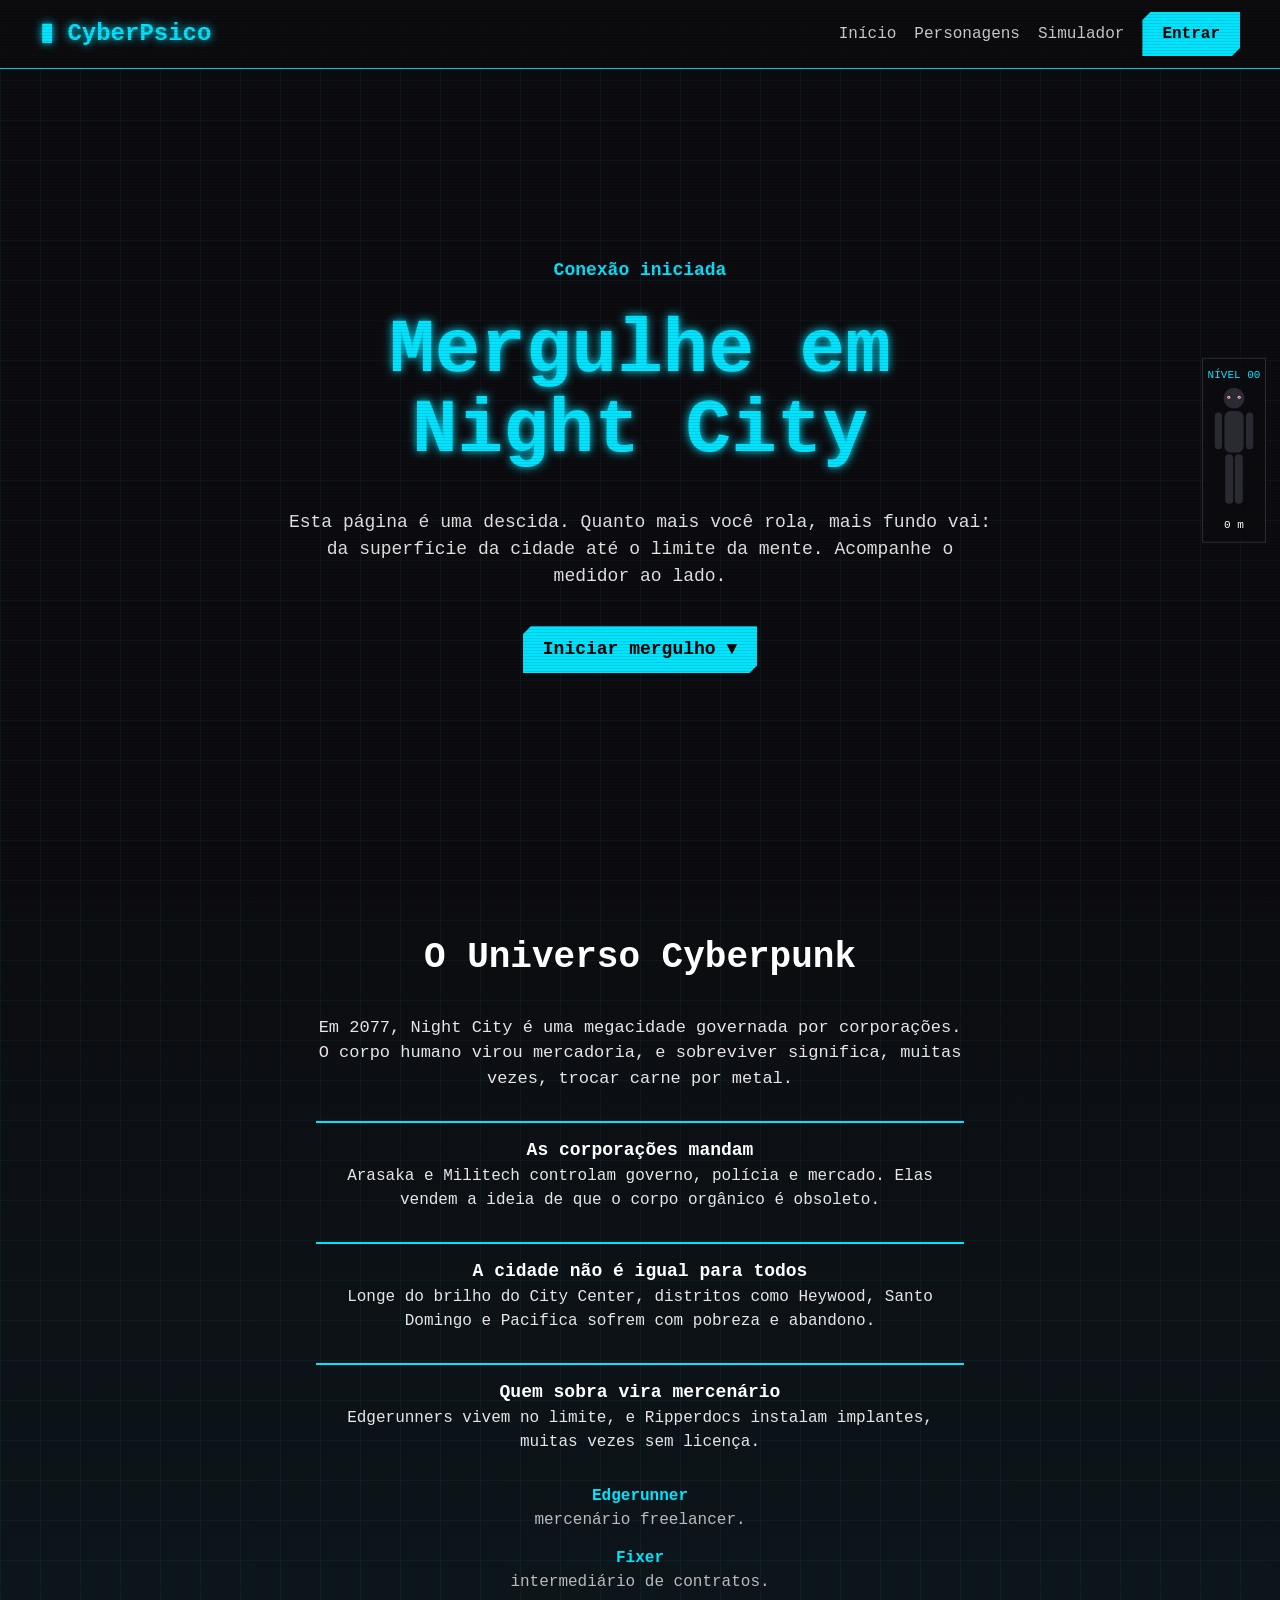
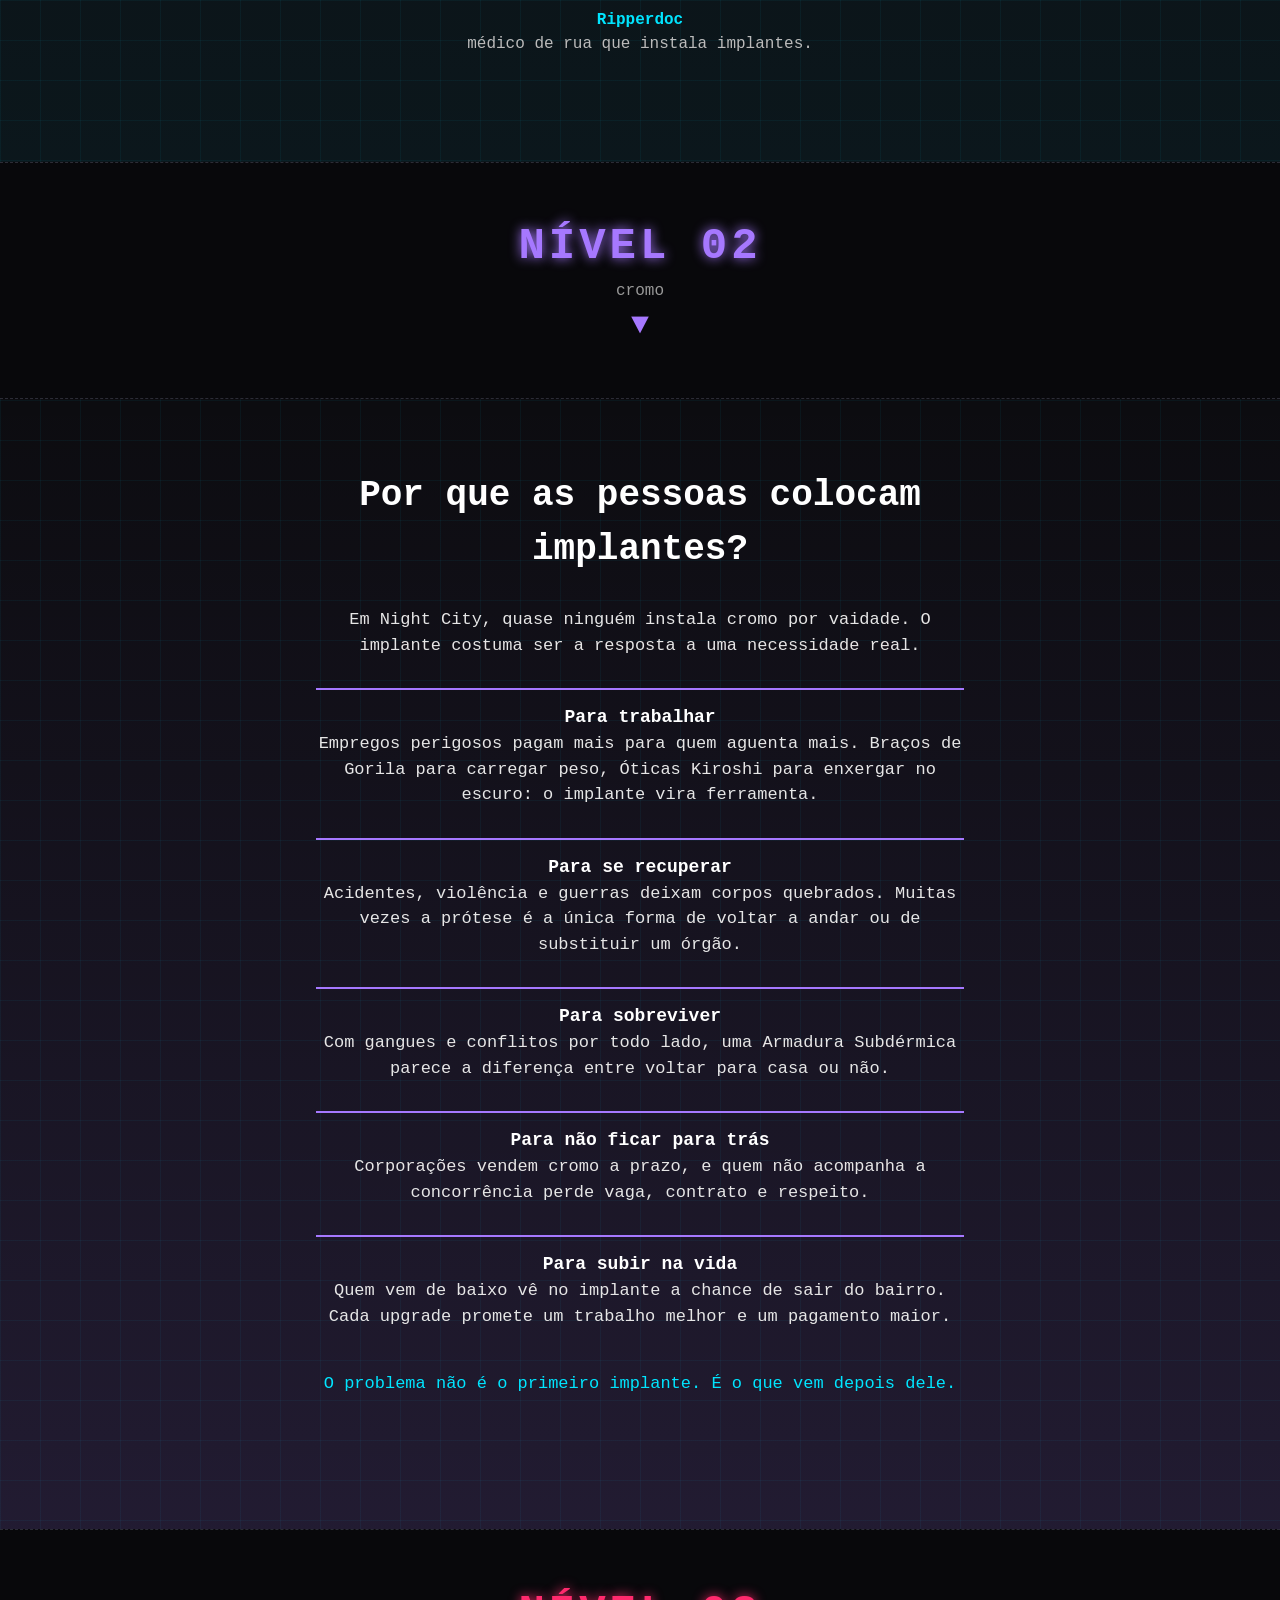
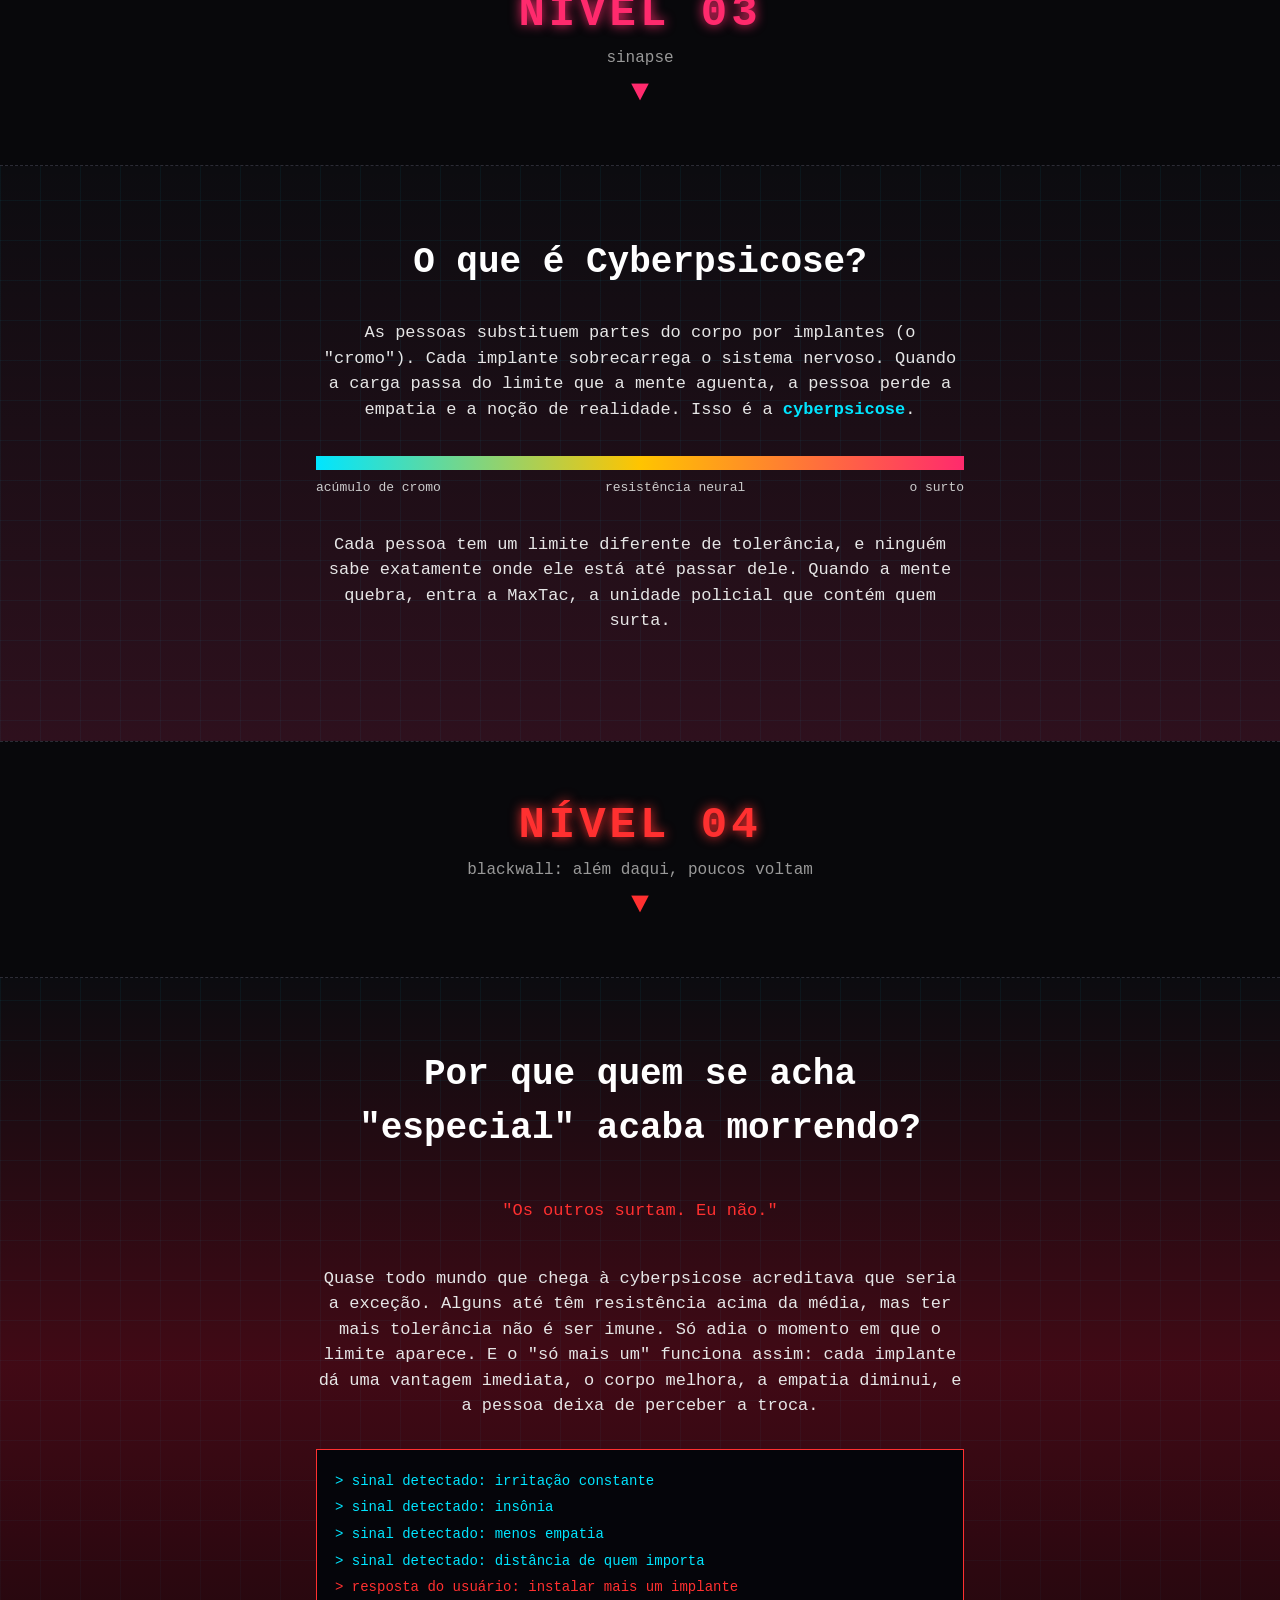
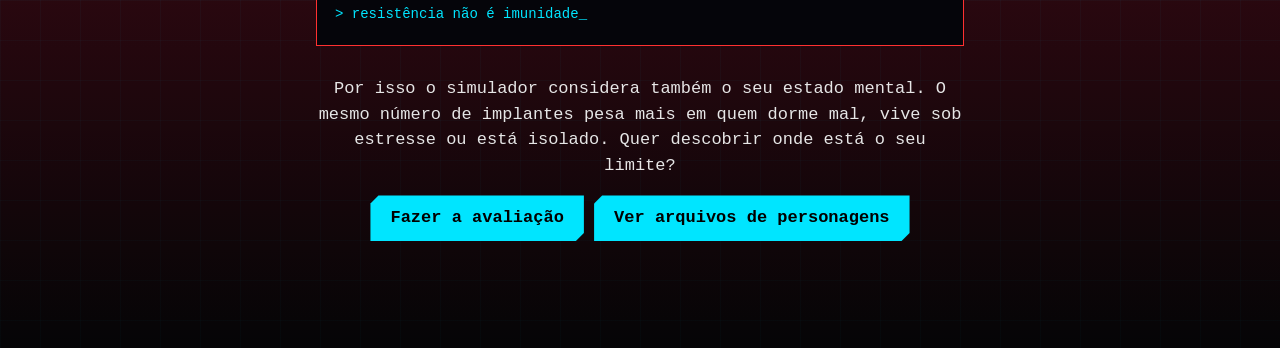
==== public/index.html @ 8f0651ca "Adicionando novo recurso visual de Profundidade no projeto." ====
<!DOCTYPE html>
<html lang="pt-br">

<head>
  <meta charset="UTF-8">
  <meta name="viewport" content="width=device-width, initial-scale=1">
  <title>Início - CyberPsico</title>
  <link rel="stylesheet" href="css/estilo.css">
  <link rel="stylesheet" href="css/home.css">
</head>

<body>
  <div class="topo">
    <h2>&#9646; CyberPsico</h2>
    <div class="menu"><a href="index.html">Início</a><a href="personagens.html">Personagens</a><a
        href="simulador.html">Simulador</a><a href="login.html" class="botao">Entrar</a></div>
  </div>

  <!-- medidor fixo na lateral -->
  <div id="medidor">
    <div id="nivelAtual">NÍVEL 00</div>
    <svg id="pessoa" viewBox="0 0 60 160" width="48" height="128" aria-hidden="true">
      <defs>
        <!-- o corpo é desenhado uma vez e reaproveitado (contorno + enchimento) -->
        <g id="forma">
          <circle cx="30" cy="18" r="13"/>
          <rect x="18" y="34" width="24" height="52" rx="8"/>
          <rect x="6" y="36" width="9" height="46" rx="4.5"/>
          <rect x="45" y="36" width="9" height="46" rx="4.5"/>
          <rect x="19" y="88" width="10" height="62" rx="5"/>
          <rect x="31" y="88" width="10" height="62" rx="5"/>
        </g>
        <!-- retângulo que sobe de baixo para cima e "enche" a pessoa -->
        <clipPath id="recorteNivel"><rect id="recorteRect" x="0" y="160" width="60" height="0"/></clipPath>
      </defs>
      <use href="#forma" fill="#2a2a33"/>
      <g clip-path="url(#recorteNivel)"><use id="pessoaCheia" href="#forma" fill="rgb(0,229,255)"/></g>
      <!-- olhos: crescem e saem do rosto conforme a profundidade -->
      <g class="pulso"><circle id="olhoE" cx="23.5" cy="17" r="1.8" fill="#fff" stroke="#ff2a6d" stroke-width="0.4"/><circle id="pupilaE" cx="23.5" cy="17" r="0.7" fill="#0c0c10"/></g>
      <g class="pulso"><circle id="olhoD" cx="36.5" cy="17" r="1.8" fill="#fff" stroke="#ff2a6d" stroke-width="0.4"/><circle id="pupilaD" cx="36.5" cy="17" r="0.7" fill="#0c0c10"/></g>
    </svg>
    <div id="profundidade">0 m</div>
  </div>

  <!-- ABERTURA -->
  <div class="hero" id="topo">
    <p class="destaque">Conexão iniciada</p>
    <h1 class="glitch">Mergulhe em Night City</h1>
    <p>Esta página é uma descida. Quanto mais você rola, mais fundo vai: da superfície da cidade até o limite da
      mente. Acompanhe o medidor ao lado.</p>
    <p><a href="#nivel1" class="botao">Iniciar mergulho &#9660;</a></p>
  </div>

  <!-- NÍVEL 01 -->
  <div class="nivel" id="nivel1">
    <div class="miolo">
      <h2>O Universo Cyberpunk</h2>
      <p>Em 2077, Night City é uma megacidade governada por corporações. O corpo humano virou mercadoria, e
        sobreviver significa, muitas vezes, trocar carne por metal.</p>
      <div class="fato"><b>As corporações mandam</b>Arasaka e Militech controlam governo, polícia e mercado. Elas
        vendem a ideia de que o corpo orgânico é obsoleto.</div>
      <div class="fato"><b>A cidade não é igual para todos</b>Longe do brilho do City Center, distritos como
        Heywood, Santo Domingo e Pacifica sofrem com pobreza e abandono.</div>
      <div class="fato"><b>Quem sobra vira mercenário</b>Edgerunners vivem no limite, e Ripperdocs instalam
        implantes, muitas vezes sem licença.</div>
      <dl class="glossario">
        <dt>Edgerunner</dt><dd>mercenário freelancer.</dd>
        <dt>Fixer</dt><dd>intermediário de contratos.</dd>
        <dt>Ripperdoc</dt><dd>médico de rua que instala implantes.</dd>
      </dl>
    </div>
  </div>

  <div class="mergulho m2"><strong>NÍVEL 02</strong><span>cromo</span><span class="seta">&#9660;</span></div>

  <!-- NÍVEL 02 -->
  <div class="nivel" id="nivel2">
    <div class="miolo">
      <h2>Por que as pessoas colocam implantes?</h2>
      <p>Em Night City, quase ninguém instala cromo por vaidade. O implante costuma ser a resposta a uma
        necessidade real.</p>
      <div class="razoes">
        <p><b>Para trabalhar</b>Empregos perigosos pagam mais para quem aguenta mais. Braços de Gorila para carregar
          peso, Óticas Kiroshi para enxergar no escuro: o implante vira ferramenta.</p>
        <p><b>Para se recuperar</b>Acidentes, violência e guerras deixam corpos quebrados. Muitas vezes a prótese é a
          única forma de voltar a andar ou de substituir um órgão.</p>
        <p><b>Para sobreviver</b>Com gangues e conflitos por todo lado, uma Armadura Subdérmica parece a diferença
          entre voltar para casa ou não.</p>
        <p><b>Para não ficar para trás</b>Corporações vendem cromo a prazo, e quem não acompanha a concorrência perde
          vaga, contrato e respeito.</p>
        <p><b>Para subir na vida</b>Quem vem de baixo vê no implante a chance de sair do bairro. Cada upgrade
          promete um trabalho melhor e um pagamento maior.</p>
      </div>
      <p class="frase-grande">O problema não é o primeiro implante. É o que vem depois dele.</p>
    </div>
  </div>

  <div class="mergulho m3"><strong>NÍVEL 03</strong><span>sinapse</span><span class="seta">&#9660;</span></div>

  <!-- NÍVEL 03 -->
  <div class="nivel" id="nivel3">
    <div class="miolo">
      <h2>O que é Cyberpsicose?</h2>
      <p>As pessoas substituem partes do corpo por implantes (o "cromo"). Cada implante sobrecarrega o sistema
        nervoso. Quando a carga passa do limite que a mente aguenta, a pessoa perde a empatia e a noção de
        realidade. Isso é a <span class="destaque">cyberpsicose</span>.</p>
      <div class="escala">
        <div class="faixa"></div>
        <div class="rotulos"><span>acúmulo de cromo</span><span>resistência neural</span><span>o surto</span></div>
      </div>
      <p>Cada pessoa tem um limite diferente de tolerância, e ninguém sabe exatamente onde ele está até
        passar dele. Quando a mente quebra, entra a MaxTac, a unidade policial que contém quem surta.</p>
    </div>
  </div>

  <div class="mergulho m4"><strong>NÍVEL 04</strong><span>blackwall: além daqui, poucos voltam</span><span
      class="seta">&#9660;</span></div>

  <!-- NÍVEL 04 -->
  <div class="nivel" id="nivel4">
    <div class="miolo">
      <h2>Por que quem se acha "especial" acaba morrendo?</h2>
      <p class="frase-grande">"Os outros surtam. Eu não."</p>
      <p>Quase todo mundo que chega à cyberpsicose acreditava que seria a exceção. Alguns até têm resistência acima
        da média, mas ter mais tolerância não é ser imune. Só adia o momento em que o limite aparece. E o "só mais
        um" funciona assim: cada implante dá uma vantagem imediata, o corpo melhora, a empatia diminui, e a
        pessoa deixa de perceber a troca.</p>
      <div class="terminal">
        &gt; sinal detectado: irritação constante<br>
        &gt; sinal detectado: insônia<br>
        &gt; sinal detectado: menos empatia<br>
        &gt; sinal detectado: distância de quem importa<br>
        <span class="erro">&gt; resposta do usuário: instalar mais um implante</span><br>
        &gt; resistência não é imunidade<span class="cursor">_</span>
      </div>
      <p>Por isso o simulador considera também o seu estado mental. O mesmo número de implantes pesa mais em quem
        dorme mal, vive sob estresse ou está isolado. Quer descobrir onde está o seu limite?</p>
      <p><a href="cadastro.html" class="botao">Fazer a avaliação</a> <a href="personagens.html" class="botao">Ver
          arquivos de personagens</a></p>
      <p class="pequeno"></p>
    </div>
  </div>

  <script src="js/home.js"></script>
</body>

</html>
---- public/css/estilo.css ----
/* ===== TEMA CYBERPUNK ===== */
:root {
  --ciano: #00e5ff;
  --rosa: #ff2a6d;
  --amarelo: #ffc400;
  --fundo: #0c0c10;
  --caixa: #17171d;
  --borda: #2c2c36;
}

* {
  box-sizing: border-box;
}

body {
  margin: 0;
  background-color: var(--fundo);
  color: #e6e6e6;
  font-family: "Courier New", monospace;
  line-height: 1.5;
  background-image: linear-gradient(rgba(0, 229, 255, .05) 1px, transparent 1px), linear-gradient(90deg, rgba(0, 229, 255, .05) 1px, transparent 1px);
  background-size: 40px 40px;
}

/* linhas de monitor antigo por cima de tudo */
body::after {
  content: "";
  position: fixed;
  top: 0;
  left: 0;
  width: 100%;
  height: 100%;
  pointer-events: none;
  background: repeating-linear-gradient(transparent 0, transparent 2px, rgba(0, 0, 0, .25) 3px);
}

.topo {
  display: flex;
  justify-content: space-between;
  align-items: center;
  flex-wrap: wrap;
  padding: 12px 40px;
  border-bottom: 1px solid var(--ciano);
  background: #0c0c10ee;
}

.topo h2 {
  color: var(--ciano);
  margin: 0;
  text-shadow: 0 0 8px var(--ciano);
}

.menu a {
  color: #ccc;
  text-decoration: none;
  margin-left: 18px;
}

.menu a:hover {
  color: var(--ciano);
}

.botao {
  background: var(--ciano);
  color: #000 !important;
  padding: 10px 20px;
  font-weight: bold;
  border: none;
  cursor: pointer;
  font-family: inherit;
  text-decoration: none;
  display: inline-block;
  clip-path: polygon(8px 0, 100% 0, 100% calc(100% - 8px), calc(100% - 8px) 100%, 0 100%, 0 8px);
}

.botao:hover {
  background: var(--rosa);
}

.conteudo {
  max-width: 960px;
  margin: 0 auto;
  padding: 40px 20px;
}

h1 {
  color: var(--ciano);
  font-size: 34px;
  text-shadow: 0 0 10px var(--ciano);
}

h2.secao {
  border-left: 5px solid var(--ciano);
  padding-left: 12px;
  color: var(--ciano);
}

/* título que "bugs" de vez em quando */
.glitch {
  animation: glitch 3s infinite;
}

@keyframes glitch {

  0%,
  92%,
  100% {
    text-shadow: 0 0 10px var(--ciano);
  }

  94% {
    text-shadow: -3px 0 var(--rosa), 3px 0 var(--ciano);
  }

  96% {
    text-shadow: 3px 0 var(--rosa), -3px 0 var(--ciano);
  }
}

.grade {
  display: grid;
  grid-template-columns: repeat(auto-fit, minmax(250px, 1fr));
  gap: 16px;
}

.caixa {
  background: var(--caixa);
  border: 1px solid var(--borda);
  border-top: 2px solid var(--ciano);
  padding: 16px;
  margin-bottom: 16px;
}

.caixa h3 {
  margin: 0 0 8px 0;
  color: #fff;
}

.caixa:hover {
  box-shadow: 0 0 14px rgba(0, 229, 255, .35);
}

.destaque {
  color: var(--ciano);
  font-weight: bold;
}

.aviso {
  border-left: 4px solid var(--amarelo);
  background: #1d1a10;
  padding: 12px;
  color: #ddd;
}

/* formulário */
.formulario {
  max-width: 380px;
  margin: 50px auto;
  background: var(--caixa);
  border: 1px solid var(--borda);
  border-top: 3px solid var(--ciano);
  padding: 30px;
  box-shadow: 0 0 20px rgba(0, 229, 255, .2);
}

.abas {
  display: flex;
  gap: 8px;
  margin-bottom: 15px;
}

.abas a {
  flex: 1;
  text-align: center;
  padding: 8px;
  border: 1px solid var(--borda);
  color: var(--ciano);
  text-decoration: none;
}

.abas a.ativa {
  background: var(--ciano);
  color: #000;
  font-weight: bold;
}

input[type=text],
input[type=password] {
  width: 100%;
  padding: 10px;
  margin: 5px 0 15px 0;
  background: #0c0c10;
  color: #fff;
  border: 1px solid var(--borda);
  font-family: inherit;
}

input:focus {
  outline: none;
  border-color: var(--ciano);
  box-shadow: 0 0 8px var(--ciano);
}

.mensagem {
  color: var(--rosa);
  min-height: 20px;
}

.pequeno {
  font-size: 12px;
  color: #999;
}

/* personagens */
.ficha {
  display: flex;
  gap: 16px;
  flex-wrap: wrap;
}

.foto {
  width: 150px;
  height: 190px;
  background: linear-gradient(135deg, #222, #0a3a44);
  border: 1px solid var(--ciano);
  display: flex;
  align-items: center;
  justify-content: center;
  font-size: 40px;
  color: var(--ciano);
  position: relative;
  overflow: hidden;
}

.foto img {
  position: absolute;
  top: 0;
  left: 0;
  width: 100%;
  height: 100%;
  object-fit: cover;
}

.ficha .dados {
  flex: 1;
  min-width: 220px;
}

.frase {
  color: var(--amarelo);
  font-style: italic;
}

.carimbo {
  color: var(--rosa);
  border: 2px solid var(--rosa);
  padding: 2px 8px;
  display: inline-block;
  font-weight: bold;
  transform: rotate(-3deg);
}

/* simulador */
.implante {
  cursor: pointer;
  display: block;
}

.implante input {
  margin-right: 8px;
}

.implante.marcado {
  border-color: var(--ciano);
  background: #0b2a30;
}

.carga {
  color: var(--amarelo);
  font-size: 13px;
}

.opcao {
  display: inline-block;
  border: 1px solid var(--borda);
  padding: 6px 12px;
  margin: 4px 6px 4px 0;
  cursor: pointer;
}

.opcao.marcado {
  border-color: var(--ciano);
  background: #0b2a30;
  color: var(--ciano);
}

.opcao input {
  display: none;
}

.dica {
  font-size: 13px;
  color: #aaa;
  margin: 4px 0 20px 0;
}

.escondido {
  display: none;
}

/* dashboard */
.kpi {
  text-align: center;
}

.kpi .numero {
  font-size: 42px;
  font-weight: bold;
  color: var(--ciano);
  text-shadow: 0 0 10px var(--ciano);
}

.barra {
  background: #0c0c10;
  border: 1px solid var(--borda);
  height: 16px;
  margin: 4px 0 12px 0;
}

.barra div {
  height: 100%;
  background: linear-gradient(90deg, var(--ciano), var(--rosa));
}

canvas {
  max-width: 100%;
  background: #0c0c10;
  border: 1px solid var(--borda);
}

@media (max-width:600px) {
  .topo {
    padding: 10px 15px;
  }

  h1 {
    font-size: 26px;
  }
}
---- public/css/home.css ----
/* ===== HOME: DESCIDA ===== */
:root { --lilas:#a678ff; }
html { scroll-behavior:smooth; }

/* medidor de profundidade, sempre visível na lateral */
#medidor { position:fixed; right:14px; top:50%; transform:translateY(-50%); width:64px; text-align:center; font-size:11px; color:var(--ciano); z-index:5; background:#0c0c10cc; padding:8px 0; border:1px solid var(--borda); }
#medidor .trilho { position:relative; width:6px; height:180px; margin:8px auto; background:#222; }
#preenchimento { position:absolute; top:0; left:0; width:100%; height:0%; background:linear-gradient(var(--ciano), var(--rosa)); }
#profundidade { color:#fff; }

/* abertura */
.hero { min-height:88vh; display:flex; flex-direction:column; justify-content:center; align-items:center; text-align:center; max-width:760px; margin:0 auto; padding:0 24px; }
.hero h1 { font-size:clamp(40px, 9vw, 76px); line-height:1.05; margin:10px 0 20px 0; }
.hero p { font-size:18px; }

/* cada nível: fundo mais intenso que o anterior */
.nivel { padding:70px 24px 90px 24px; }
.miolo { max-width:760px; margin:0 auto; padding:0 56px; text-align:center; }
.miolo h2 { font-size:clamp(26px, 5vw, 36px); color:#fff; margin-top:0; }
.miolo p { font-size:17px; }
#nivel1 { background:linear-gradient(rgba(0,229,255,0), rgba(0,229,255,.05)); }
#nivel2 { background:linear-gradient(rgba(166,120,255,0), rgba(166,120,255,.14)); }
#nivel3 { background:linear-gradient(rgba(255,42,109,0), rgba(255,42,109,.14)); }
#nivel4 { background:linear-gradient(rgba(255,0,40,0), rgba(255,0,40,.22) 40%, rgba(0,0,0,.6)); }

/* faixa que separa os níveis */
.mergulho { text-align:center; padding:50px 20px; border-top:1px dashed var(--borda); border-bottom:1px dashed var(--borda); background:#08080b; }
.mergulho strong { display:block; font-size:clamp(24px, 6vw, 44px); letter-spacing:4px; color:var(--ciano); text-shadow:0 0 12px currentColor; }
.mergulho span { color:#999; }
.mergulho .seta { display:block; font-size:30px; color:var(--ciano); animation:descer 1.4s infinite; }
.m2 strong, .m2 .seta { color:var(--lilas); }
.m3 strong, .m3 .seta { color:var(--rosa); }
.m4 strong, .m4 .seta { color:#ff3030; }
@keyframes descer { 0%,100% { transform:translateY(-6px); opacity:.3; } 50% { transform:translateY(6px); opacity:1; } }

/* texto corrido com destaques, sem caixas */
.fato { border-top:2px solid var(--ciano); padding-top:14px; margin:30px 0; }
.fato b { display:block; color:#fff; font-size:18px; }
.razoes p { border-top:2px solid var(--lilas); padding-top:14px; margin:30px 0; }
.razoes b { display:block; color:#fff; font-size:18px; }
.glossario dt { color:var(--ciano); font-weight:bold; margin-top:14px; }
.glossario dd { margin:0; color:#bbb; }
.frase-grande { font-size:clamp(22px, 5vw, 32px); color:var(--ciano); margin:44px 0; line-height:1.3; }
#nivel4 .frase-grande { color:#ff3030; }

/* escala de carga (nível 3) */
.escala { margin:34px 0; }
.escala .faixa { height:14px; background:linear-gradient(90deg, var(--ciano), var(--amarelo), var(--rosa)); }
.escala .rotulos { display:flex; justify-content:space-between; font-size:13px; margin-top:8px; color:#ccc; }

/* terminal (nível 4) */
.terminal { text-align:left; background:#05050a; border:1px solid #ff3030; padding:18px; font-size:14px; line-height:1.9; color:var(--ciano); margin:30px 0; }
.terminal .erro { color:#ff3030; }
.cursor { animation:piscar 1s steps(1) infinite; }
@keyframes piscar { 50% { opacity:0; } }

@media (max-width:700px) { #medidor { width:52px; right:6px; } .miolo { padding:0 46px; } }
@media (prefers-reduced-motion: reduce) { html { scroll-behavior:auto; } .seta, .cursor, .glitch { animation:none; } }
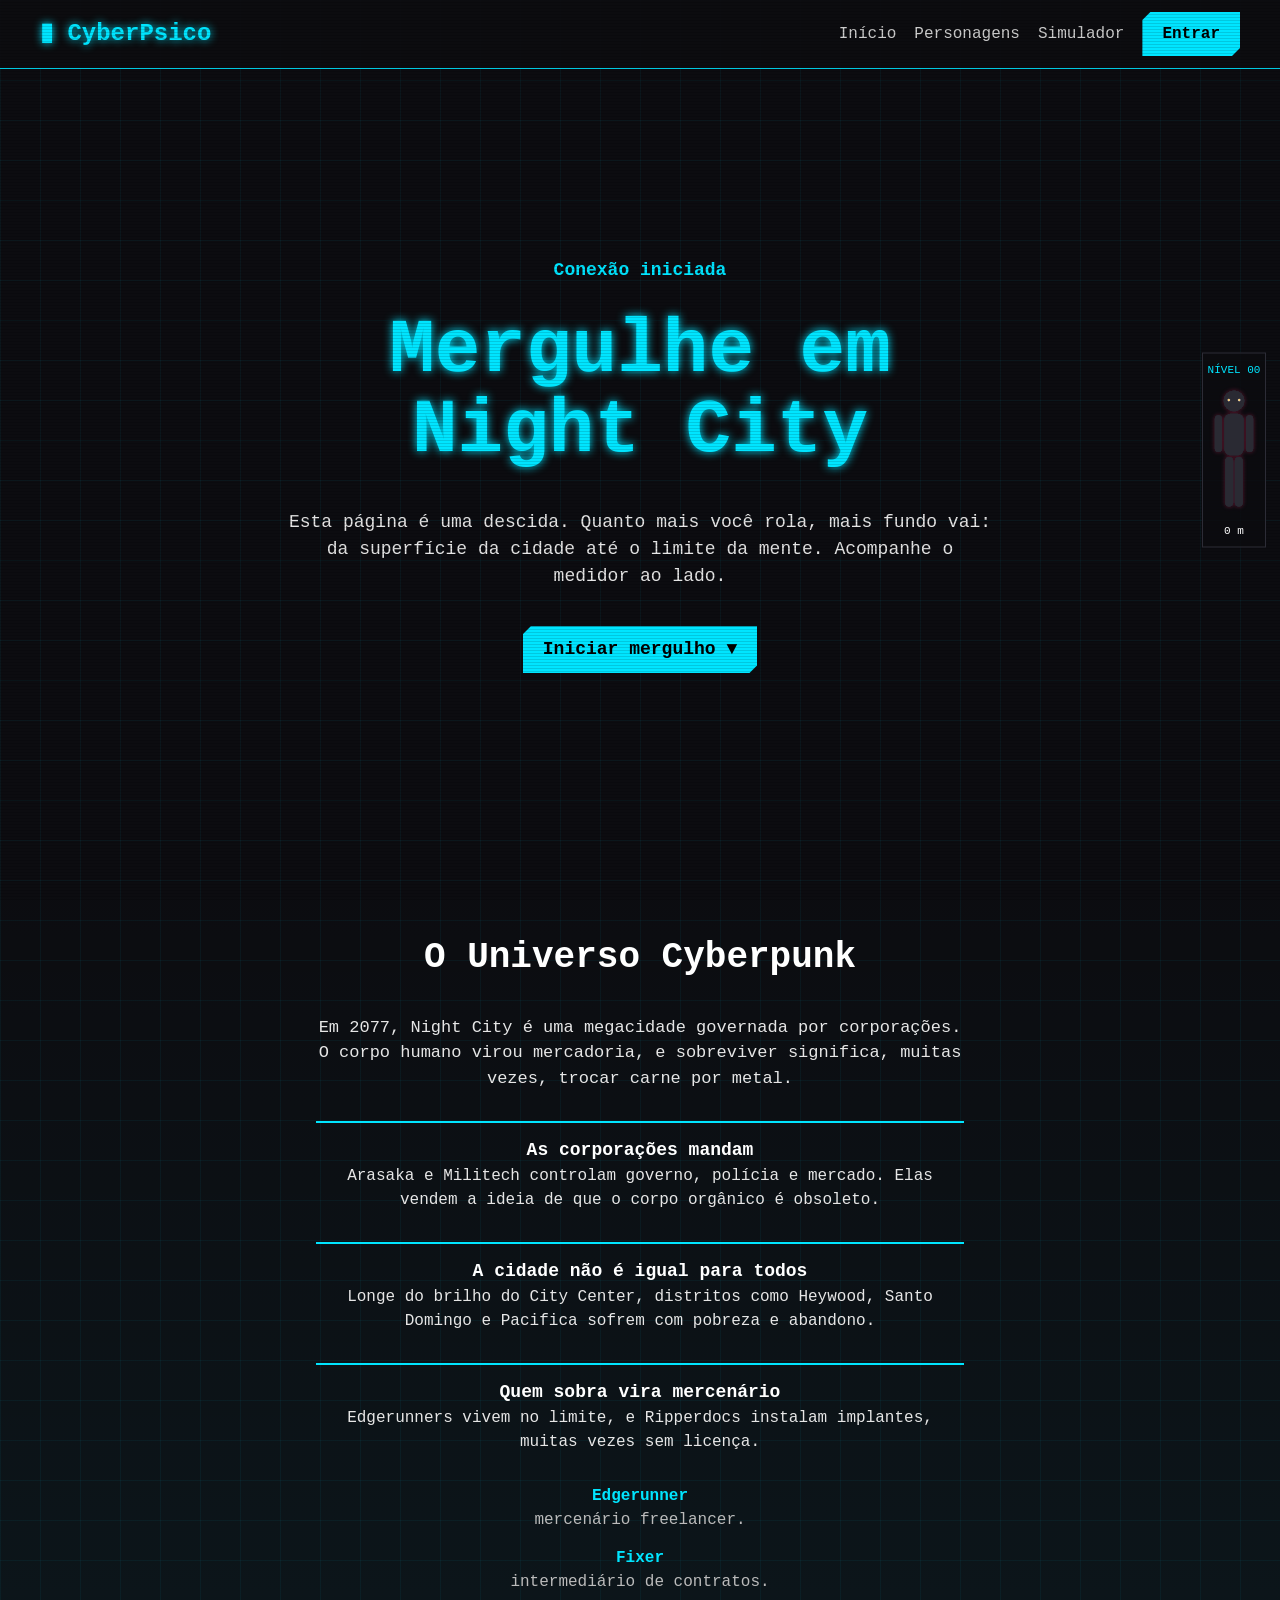
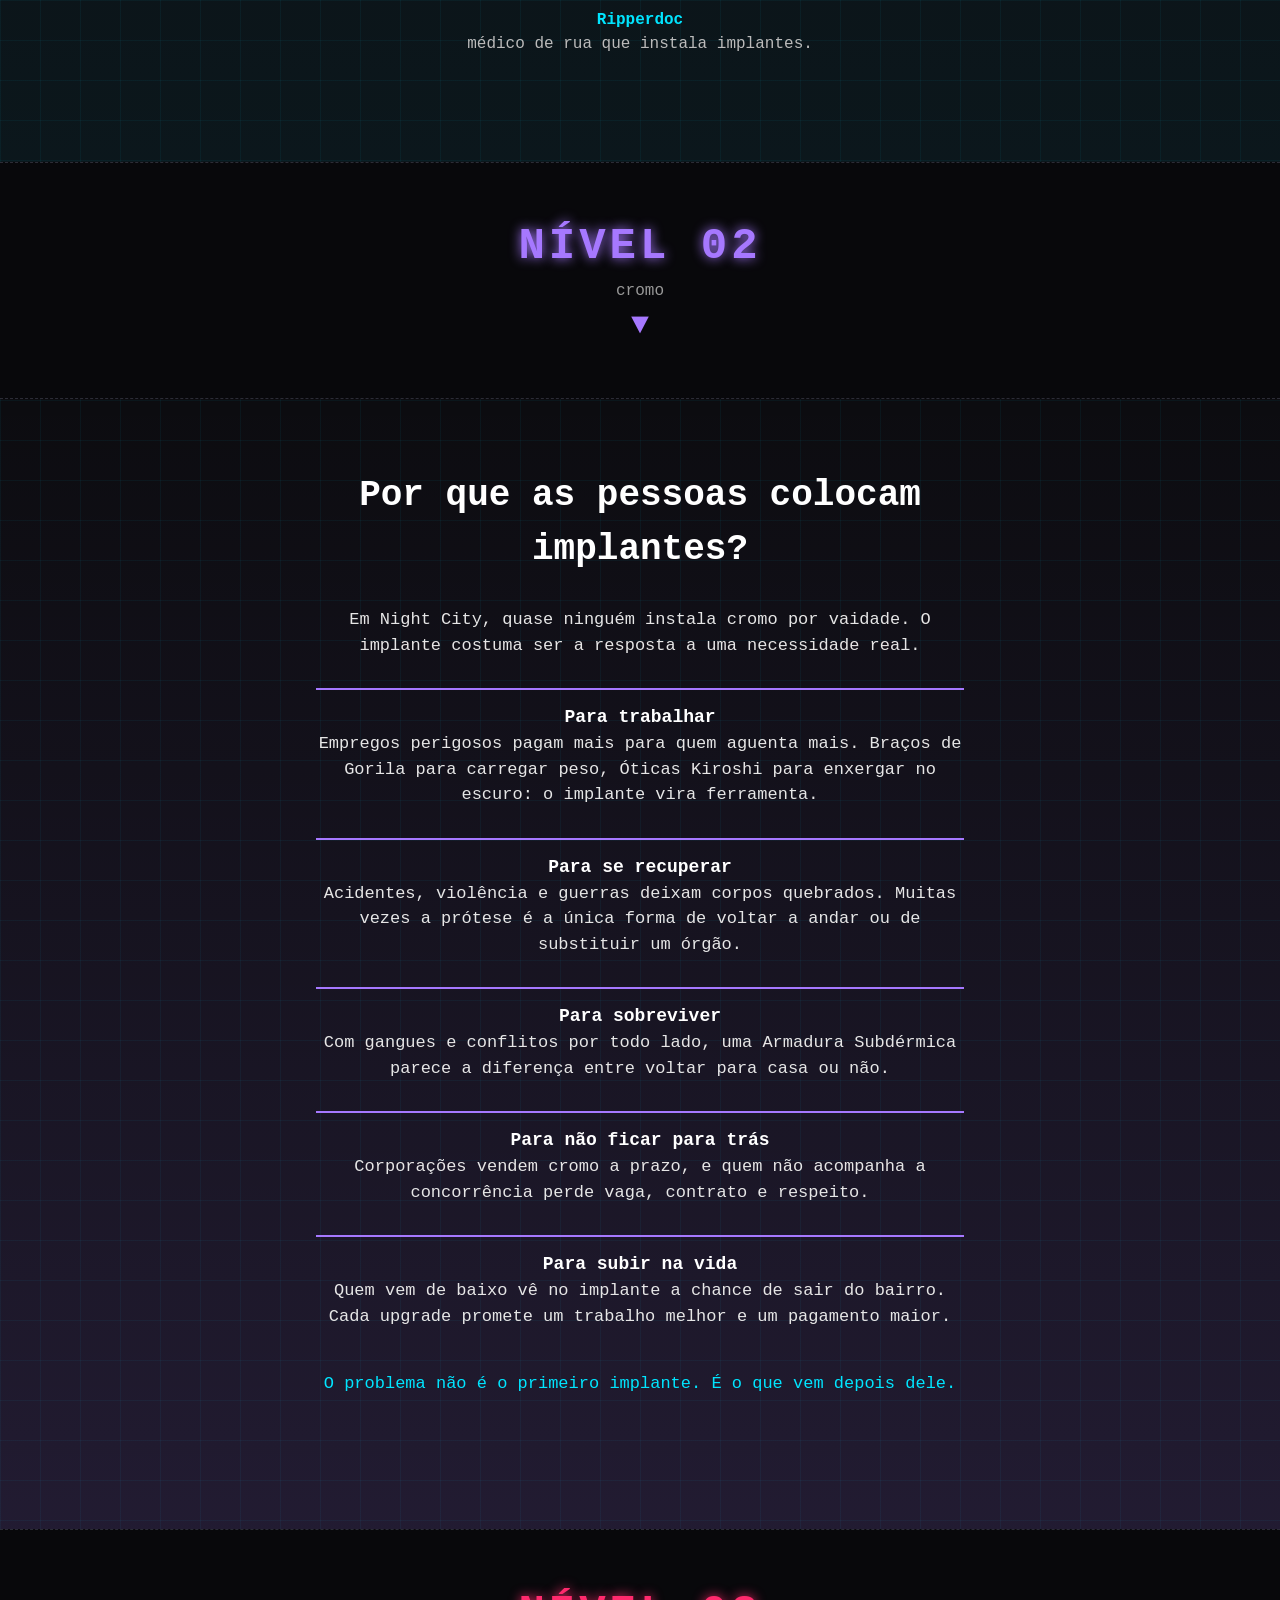
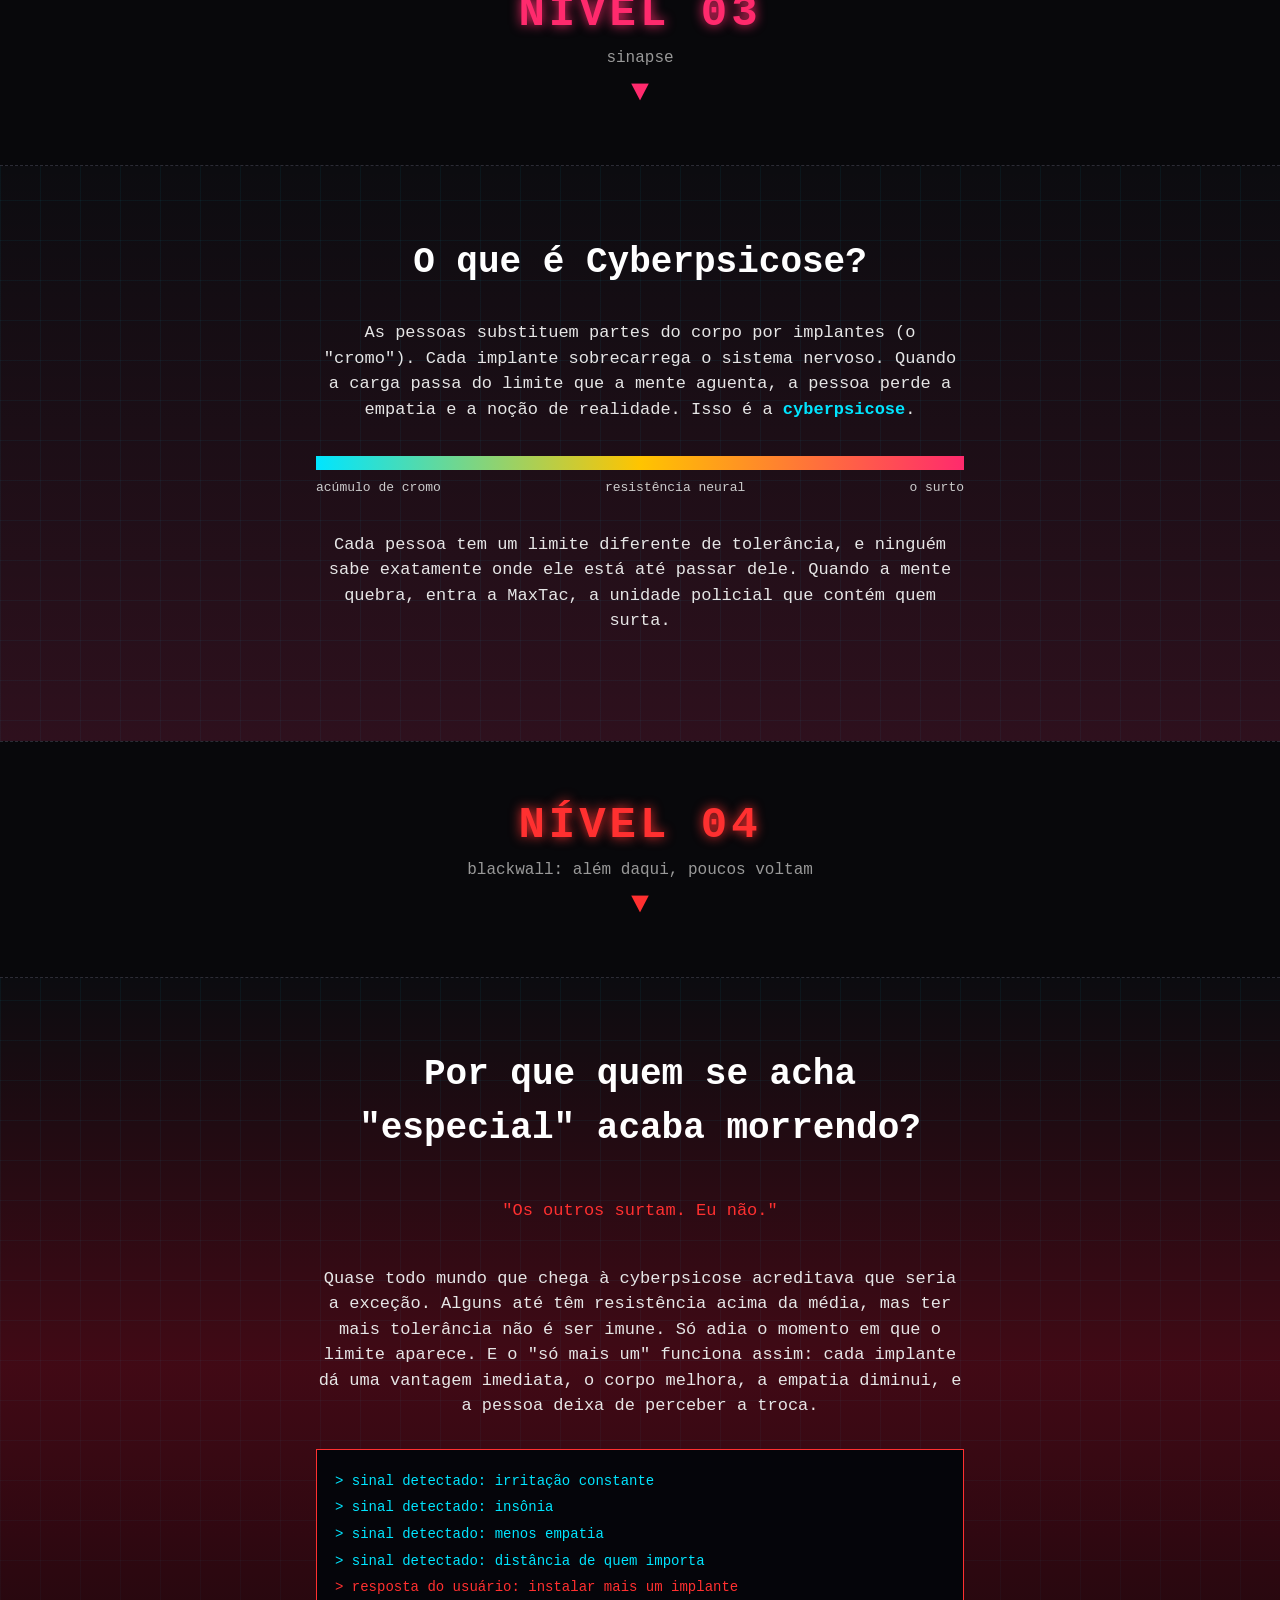
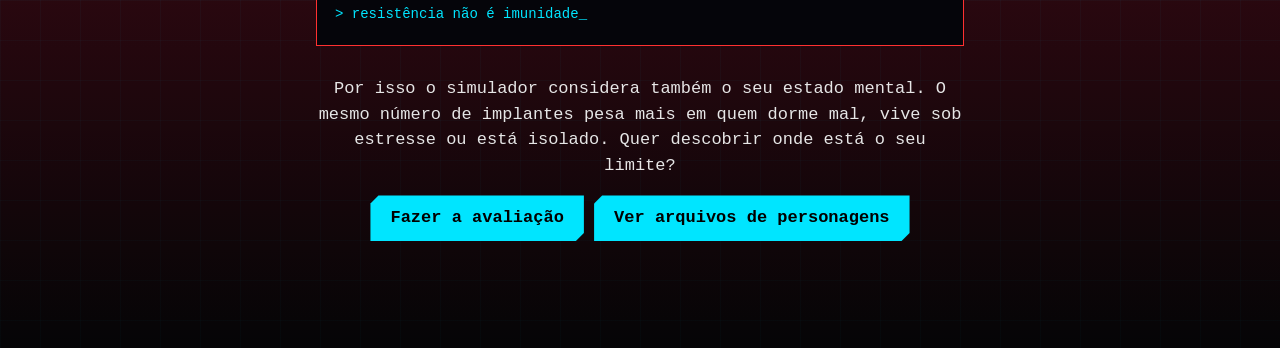
==== commit 0e5caec6: "Correção no INDEX do medidor de profundidade, acertando animação do bonequinho" ====
--- a/public/index.html
+++ b/public/index.html
@@ -33,11 +33,28 @@
         <!-- retângulo que sobe de baixo para cima e "enche" a pessoa -->
         <clipPath id="recorteNivel"><rect id="recorteRect" x="0" y="160" width="60" height="0"/></clipPath>
       </defs>
-      <use href="#forma" fill="#2a2a33"/>
-      <g clip-path="url(#recorteNivel)"><use id="pessoaCheia" href="#forma" fill="rgb(0,229,255)"/></g>
-      <!-- olhos: crescem e saem do rosto conforme a profundidade -->
-      <g class="pulso"><circle id="olhoE" cx="23.5" cy="17" r="1.8" fill="#fff" stroke="#ff2a6d" stroke-width="0.4"/><circle id="pupilaE" cx="23.5" cy="17" r="0.7" fill="#0c0c10"/></g>
-      <g class="pulso"><circle id="olhoD" cx="36.5" cy="17" r="1.8" fill="#fff" stroke="#ff2a6d" stroke-width="0.4"/><circle id="pupilaD" cx="36.5" cy="17" r="0.7" fill="#0c0c10"/></g>
+
+      <!-- ecos: cópias da pessoa que se afastam e vibram (imagem dupla) -->
+      <use href="#pessoaToda" class="eco eco3"/>
+      <use href="#pessoaToda" class="eco eco2"/>
+      <use href="#pessoaToda" class="eco eco1"/>
+
+      <g id="pessoaToda">
+        <use href="#forma" fill="#2a2a33"/>
+        <g clip-path="url(#recorteNivel)"><use id="pessoaCheia" href="#forma" fill="rgb(0,229,255)"/></g>
+        <!-- rachaduras: aparecem no fundo -->
+        <g id="rachaduras" fill="none" stroke="#0c0c10" stroke-width="0.7" stroke-linecap="round" opacity="0">
+          <path d="M25 8 L28 13 L26 17"/>
+          <path d="M26 40 L30 48 L27 56 L31 64"/>
+          <path d="M10 42 L12 50 L9 58"/>
+          <path d="M36 92 L34 104 L37 116"/>
+        </g>
+        <!-- olhos arregalados: esclera clara e pupila dourada -->
+        <circle id="olhoE" cx="23.5" cy="17" r="1.8" fill="#ebe6e1" stroke="#1a0a10" stroke-width="0.5"/>
+        <circle id="pupilaE" cx="23.5" cy="17" r="0.5" fill="#ffb000"/>
+        <circle id="olhoD" cx="36.5" cy="17" r="1.8" fill="#ebe6e1" stroke="#1a0a10" stroke-width="0.5"/>
+        <circle id="pupilaD" cx="36.5" cy="17" r="0.5" fill="#ffb000"/>
+      </g>
     </svg>
     <div id="profundidade">0 m</div>
   </div>
--- a/public/css/home.css
+++ b/public/css/home.css
@@ -4,8 +4,6 @@
 
 /* medidor de profundidade, sempre visível na lateral */
 #medidor { position:fixed; right:14px; top:50%; transform:translateY(-50%); width:64px; text-align:center; font-size:11px; color:var(--ciano); z-index:5; background:#0c0c10cc; padding:8px 0; border:1px solid var(--borda); }
-#medidor .trilho { position:relative; width:6px; height:180px; margin:8px auto; background:#222; }
-#preenchimento { position:absolute; top:0; left:0; width:100%; height:0%; background:linear-gradient(var(--ciano), var(--rosa)); }
 #profundidade { color:#fff; }
 
 /* abertura */
@@ -55,4 +53,16 @@
 @keyframes piscar { 50% { opacity:0; } }
 
 @media (max-width:700px) { #medidor { width:52px; right:6px; } .miolo { padding:0 46px; } }
-@media (prefers-reduced-motion: reduce) { html { scroll-behavior:auto; } .seta, .cursor, .glitch { animation:none; } }+@media (prefers-reduced-motion: reduce) { html { scroll-behavior:auto; } .seta, .cursor, .glitch { animation:none; } }
+
+/* pessoa do medidor: JS ajusta --tremor, --pulso e as durações conforme a profundidade */
+#pessoa { display:block; margin:8px auto; overflow:visible; --tremor:0px; --pulso:1.05; animation:tremer 0.5s linear infinite; }
+.pulso { transform-box:fill-box; transform-origin:center; animation:batida 1.8s ease-in-out infinite; }
+@keyframes batida { 0%,100% { transform:scale(1); } 50% { transform:scale(var(--pulso)); } }
+@keyframes tremer {
+  0%,100% { transform:translate(0,0); }
+  25% { transform:translate(var(--tremor), calc(var(--tremor) * -0.5)); }
+  50% { transform:translate(calc(var(--tremor) * -1), calc(var(--tremor) * 0.5)); }
+  75% { transform:translate(calc(var(--tremor) * 0.5), var(--tremor)); }
+}
+@media (prefers-reduced-motion: reduce) { #pessoa, .pulso { animation:none; } }
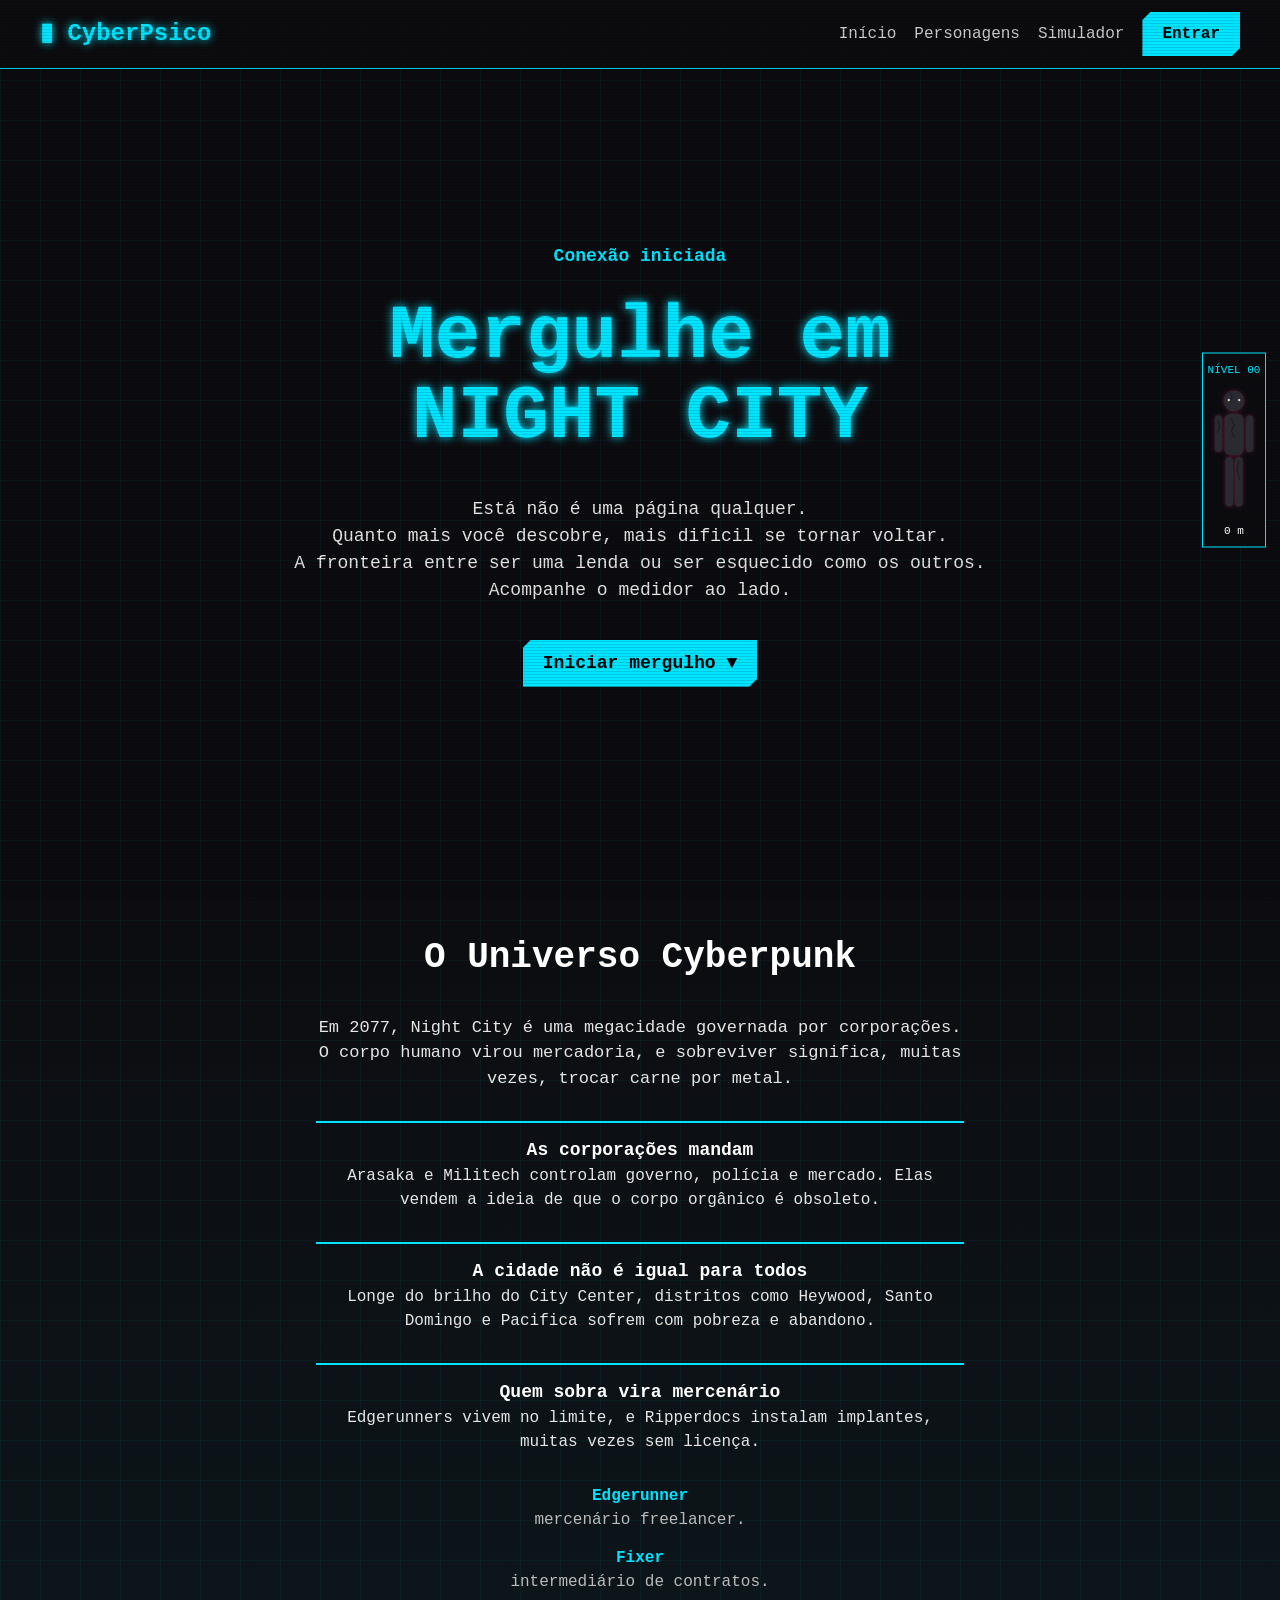
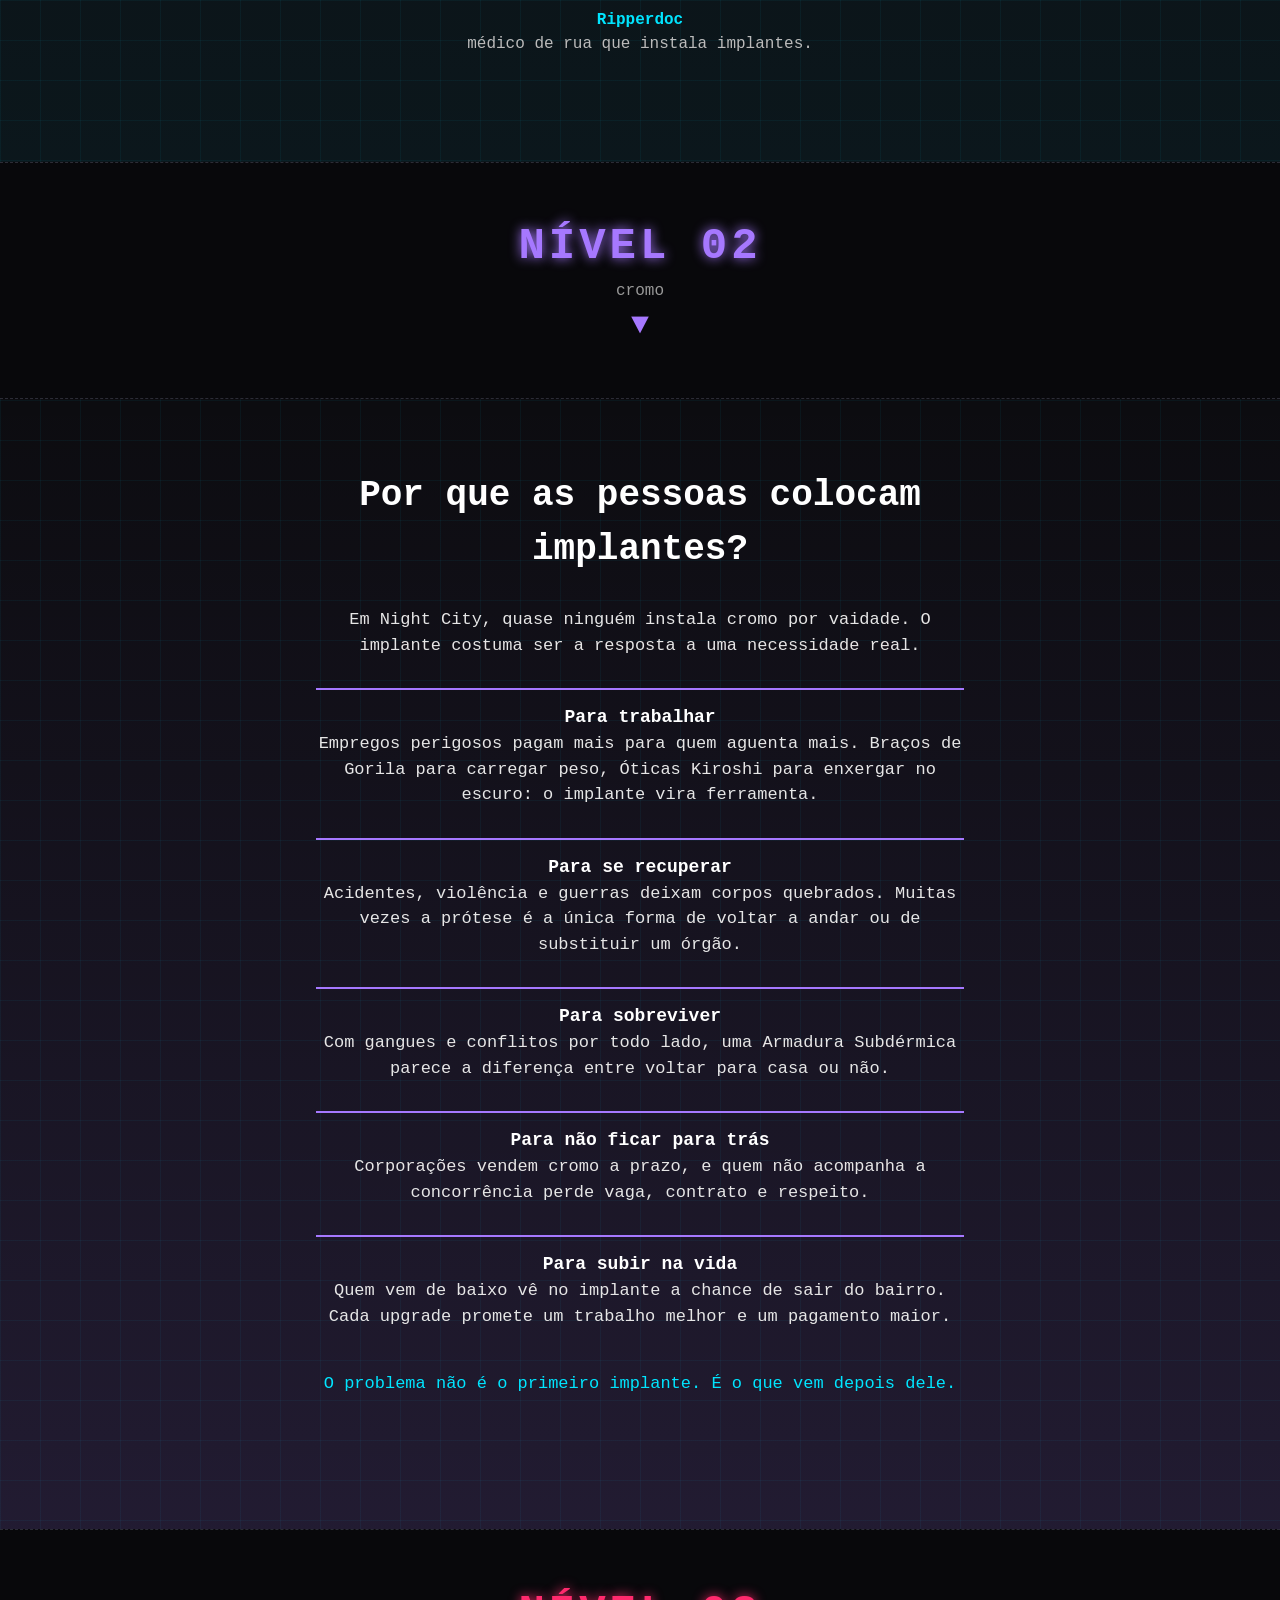
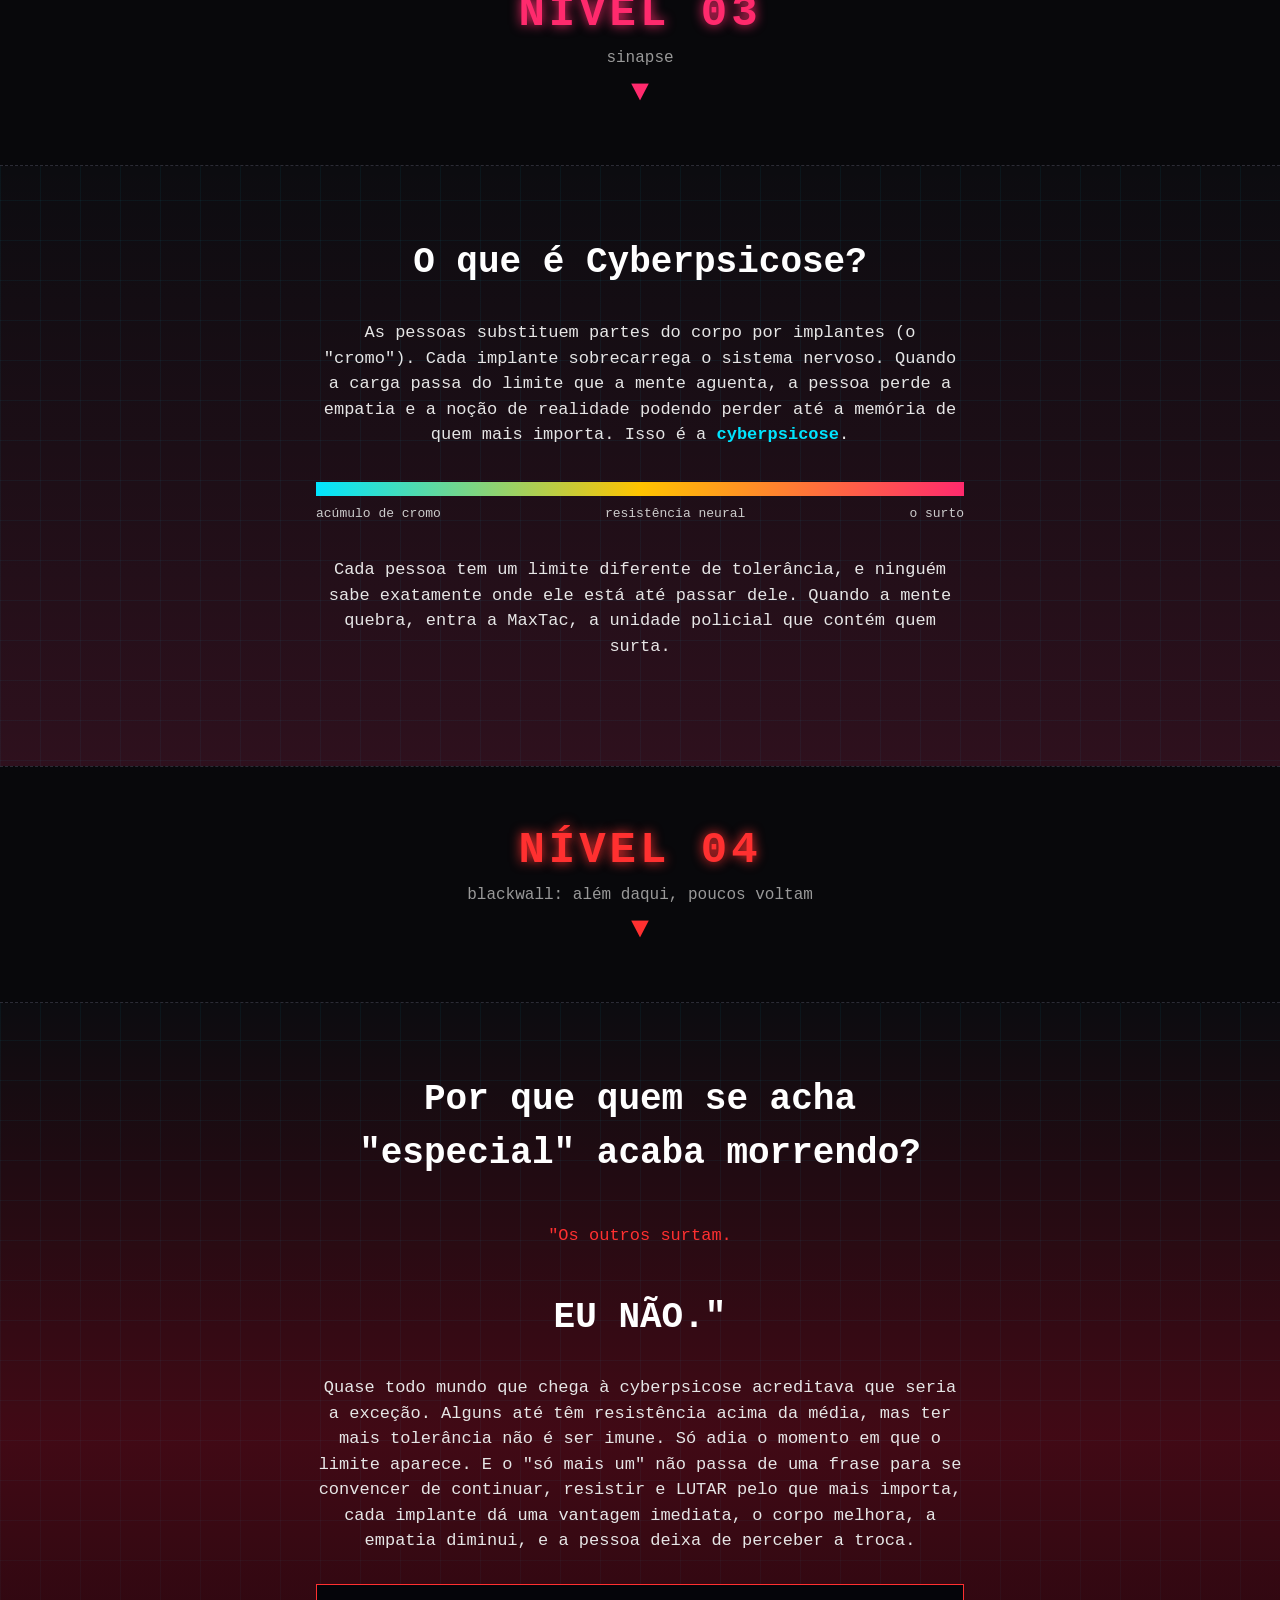
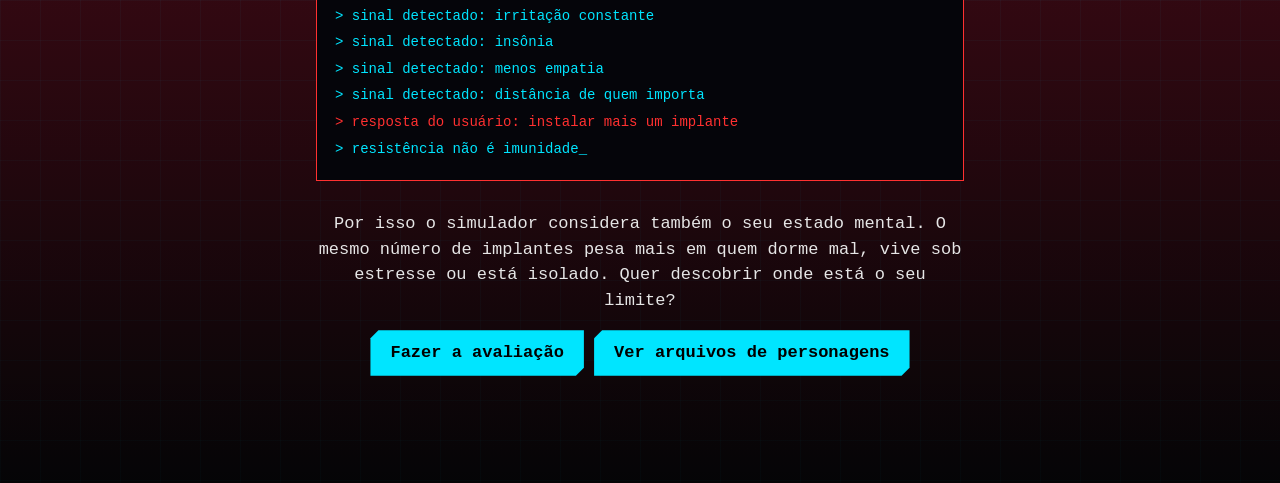
==== commit 794d4acc: "Movendo textos de FLEXBOX A para B e reinterpretando fatoração." ====
--- a/public/index.html
+++ b/public/index.html
@@ -62,9 +62,9 @@
   <!-- ABERTURA -->
   <div class="hero" id="topo">
     <p class="destaque">Conexão iniciada</p>
-    <h1 class="glitch">Mergulhe em Night City</h1>
-    <p>Esta página é uma descida. Quanto mais você rola, mais fundo vai: da superfície da cidade até o limite da
-      mente. Acompanhe o medidor ao lado.</p>
+    <h1 class="glitch">Mergulhe em NIGHT CITY</h1>
+    <p>Está não é uma página qualquer. <br> Quanto mais você descobre, mais dificil se tornar voltar. <br> A fronteira entre ser uma lenda ou ser esquecido como os outros.
+    Acompanhe o medidor ao lado.</p>
     <p><a href="#nivel1" class="botao">Iniciar mergulho &#9660;</a></p>
   </div>
 
@@ -120,7 +120,7 @@
       <h2>O que é Cyberpsicose?</h2>
       <p>As pessoas substituem partes do corpo por implantes (o "cromo"). Cada implante sobrecarrega o sistema
         nervoso. Quando a carga passa do limite que a mente aguenta, a pessoa perde a empatia e a noção de
-        realidade. Isso é a <span class="destaque">cyberpsicose</span>.</p>
+        realidade podendo perder até a memória de quem mais importa. Isso é a <span class="destaque">cyberpsicose</span>.</p>
       <div class="escala">
         <div class="faixa"></div>
         <div class="rotulos"><span>acúmulo de cromo</span><span>resistência neural</span><span>o surto</span></div>
@@ -137,10 +137,10 @@
   <div class="nivel" id="nivel4">
     <div class="miolo">
       <h2>Por que quem se acha "especial" acaba morrendo?</h2>
-      <p class="frase-grande">"Os outros surtam. Eu não."</p>
+      <p class="frase-grande">"Os outros surtam. <div class="glitch"><h2>EU NÃO."</h2></div></p>
       <p>Quase todo mundo que chega à cyberpsicose acreditava que seria a exceção. Alguns até têm resistência acima
         da média, mas ter mais tolerância não é ser imune. Só adia o momento em que o limite aparece. E o "só mais
-        um" funciona assim: cada implante dá uma vantagem imediata, o corpo melhora, a empatia diminui, e a
+        um" não passa de uma frase para se convencer de continuar, resistir e LUTAR pelo que mais importa, cada implante dá uma vantagem imediata, o corpo melhora, a empatia diminui, e a
         pessoa deixa de perceber a troca.</p>
       <div class="terminal">
         &gt; sinal detectado: irritação constante<br>
--- a/public/css/home.css
+++ b/public/css/home.css
@@ -55,14 +55,26 @@
 @media (max-width:700px) { #medidor { width:52px; right:6px; } .miolo { padding:0 46px; } }
 @media (prefers-reduced-motion: reduce) { html { scroll-behavior:auto; } .seta, .cursor, .glitch { animation:none; } }
 
-/* pessoa do medidor: JS ajusta --tremor, --pulso e as durações conforme a profundidade */
-#pessoa { display:block; margin:8px auto; overflow:visible; --tremor:0px; --pulso:1.05; animation:tremer 0.5s linear infinite; }
-.pulso { transform-box:fill-box; transform-origin:center; animation:batida 1.8s ease-in-out infinite; }
-@keyframes batida { 0%,100% { transform:scale(1); } 50% { transform:scale(var(--pulso)); } }
+/* pessoa do medidor: o JS ajusta --tremor, --eco e as durações conforme a profundidade */
+#pessoa { display:block; margin:8px auto; overflow:visible; --tremor:0px; --eco:0; animation:tremer 0.5s linear infinite; }
+#medidor { transition:border-color .3s; }
+/* ecos: cópias da pessoa, cada uma mais afastada (--m), que vibram para os lados */
+.eco { opacity:0; animation:eco 1.4s ease-in-out infinite; }
+.eco1 { --m:1; }
+.eco2 { --m:2; animation-delay:-0.2s; }
+.eco3 { --m:3; animation-delay:-0.4s; }
+@keyframes eco {
+  0%,100% { transform:translateX(calc(var(--eco) * var(--m) * 1px)); }
+  50% { transform:translateX(calc(var(--eco) * var(--m) * -0.5px)); }
+}
 @keyframes tremer {
   0%,100% { transform:translate(0,0); }
   25% { transform:translate(var(--tremor), calc(var(--tremor) * -0.5)); }
   50% { transform:translate(calc(var(--tremor) * -1), calc(var(--tremor) * 0.5)); }
   75% { transform:translate(calc(var(--tremor) * 0.5), var(--tremor)); }
 }
-@media (prefers-reduced-motion: reduce) { #pessoa, .pulso { animation:none; } }+/* sem animação: os ecos ficam parados, só afastados */
+@media (prefers-reduced-motion: reduce) {
+  #pessoa { animation:none; }
+  .eco { animation:none; transform:translateX(calc(var(--eco) * var(--m) * 1px)); }
+}
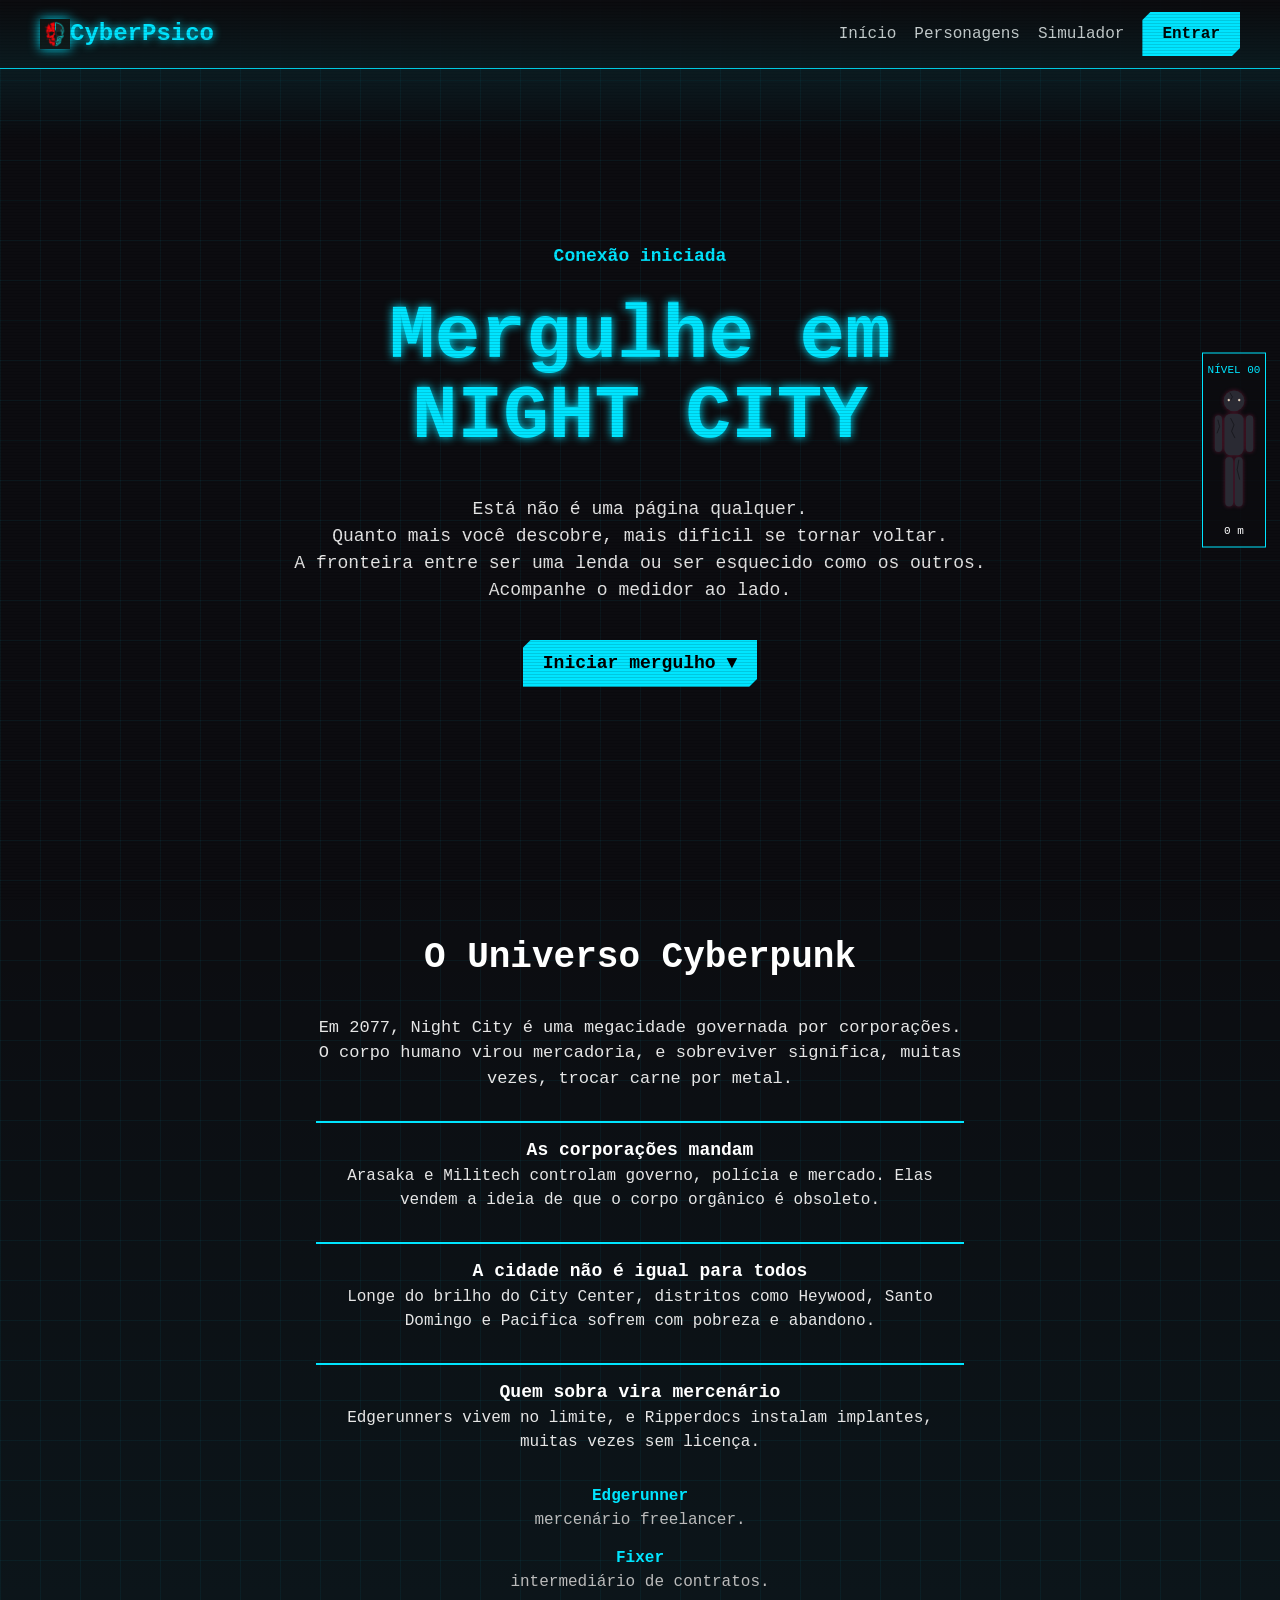
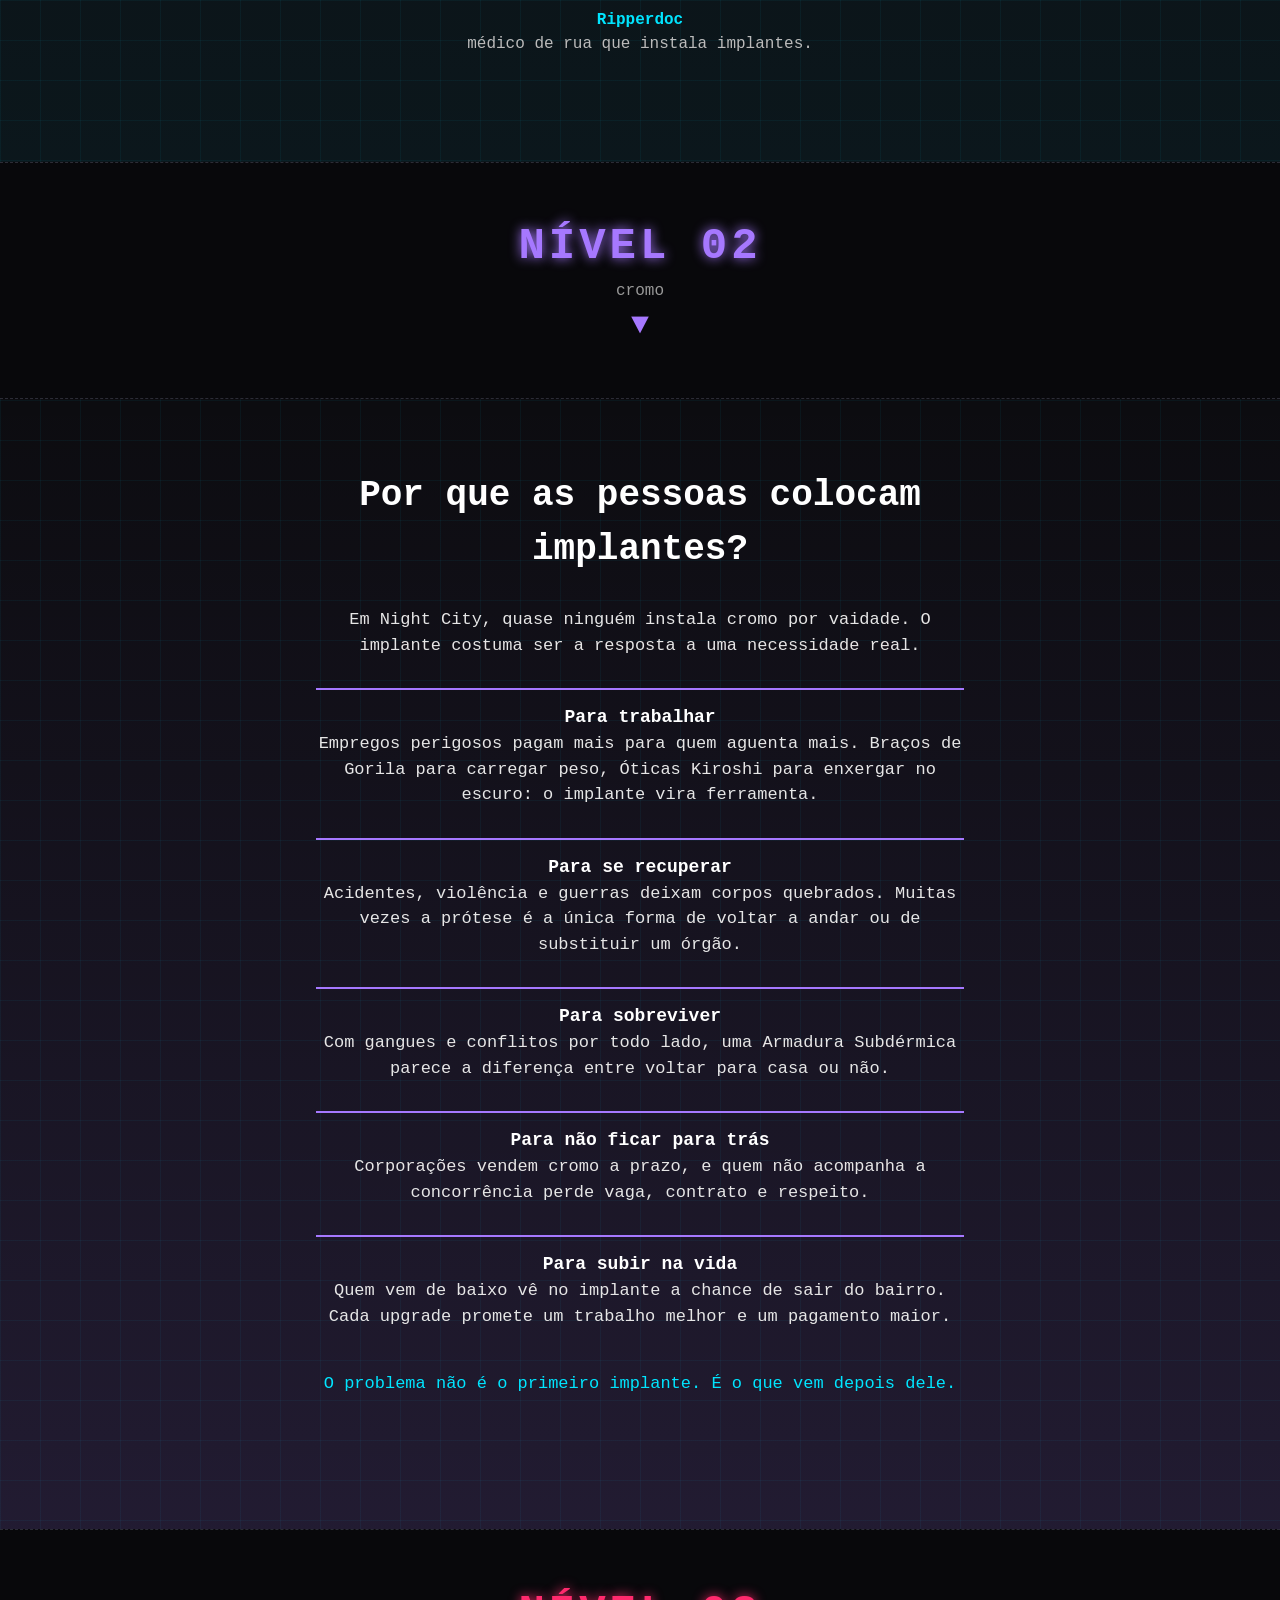
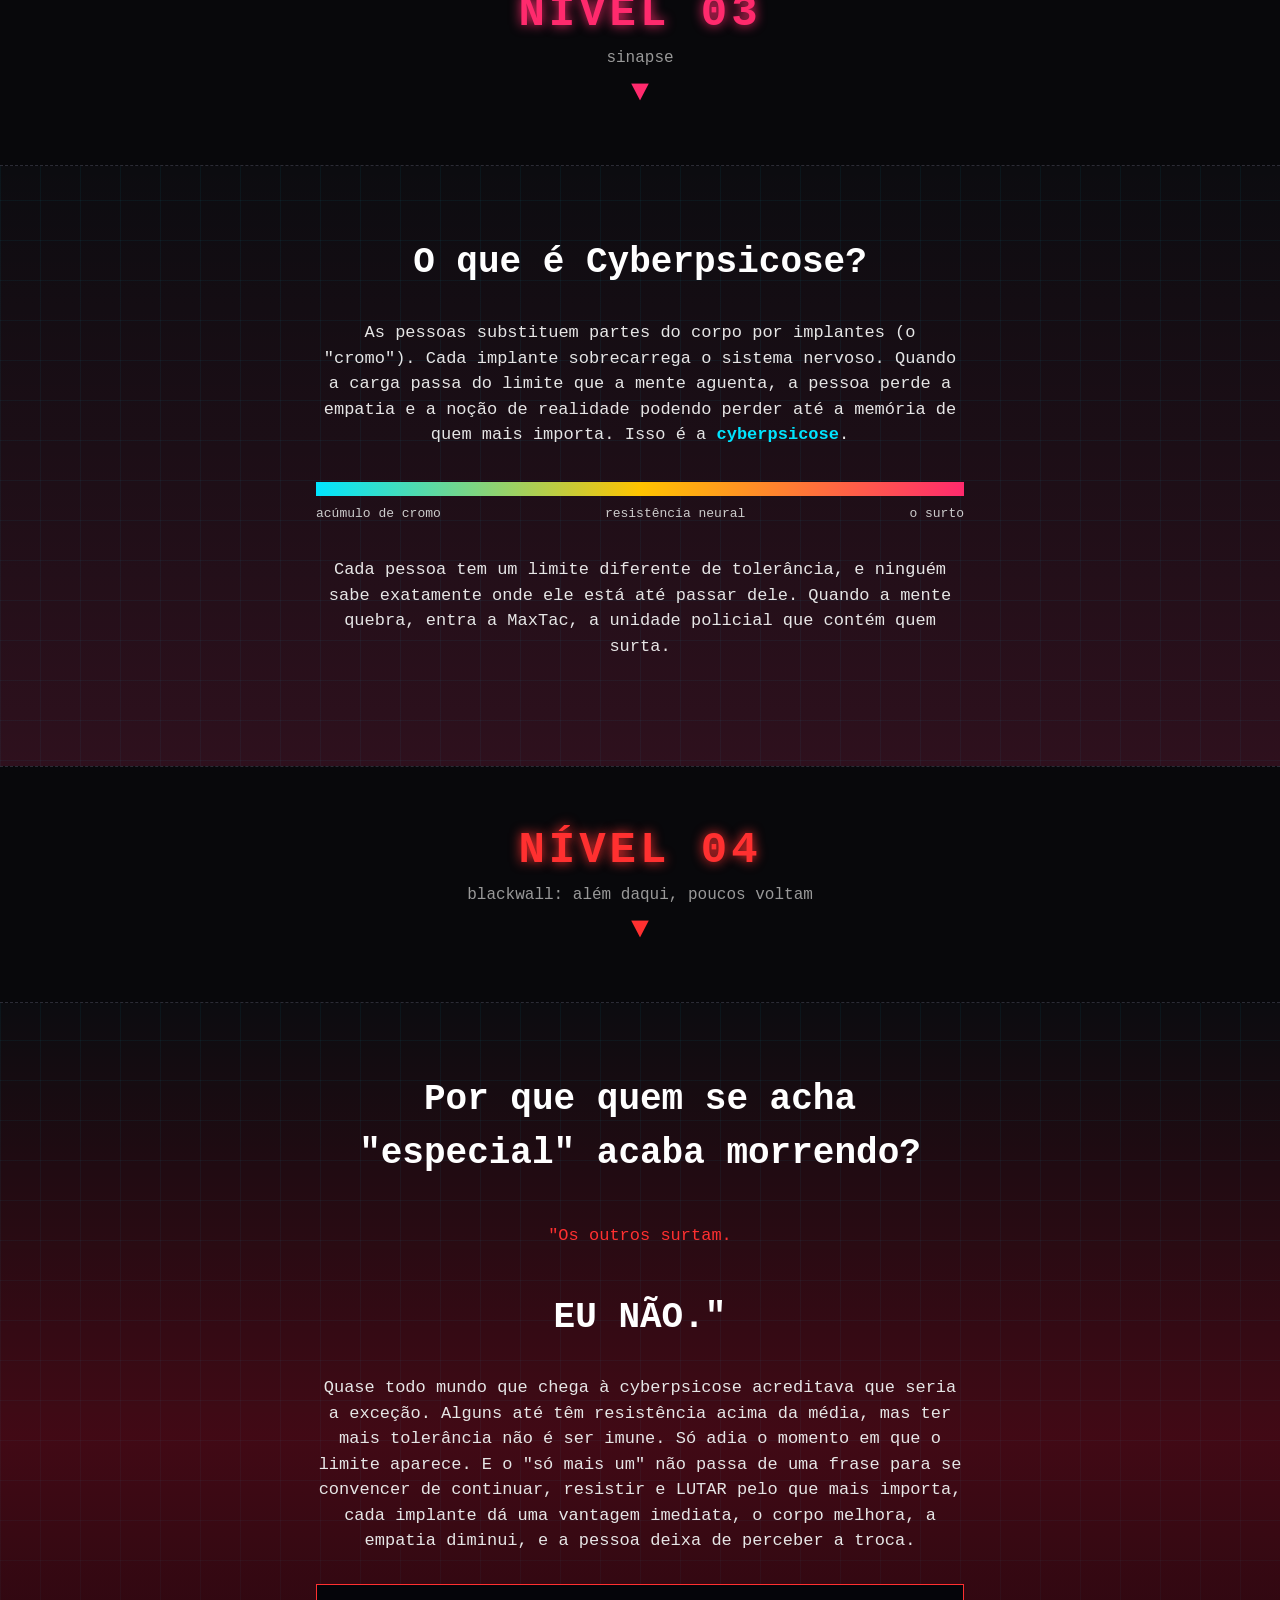
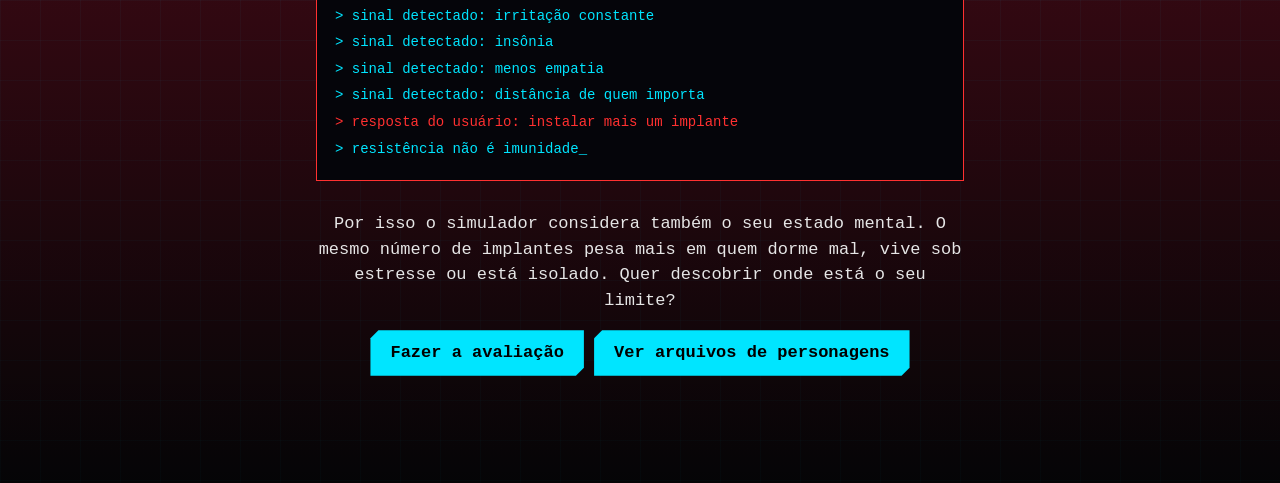
==== commit 1c610aa3: "Adicionando Favicons em outras telas (incompleto) para ser continuado em breve." ====
--- a/public/index.html
+++ b/public/index.html
@@ -7,11 +7,13 @@
   <title>Início - CyberPsico</title>
   <link rel="stylesheet" href="css/estilo.css">
   <link rel="stylesheet" href="css/home.css">
+  <link rel="icon" type="image/png" href="assets/icon/favicon2.png">
+  <link rel="shortcut icon" href="assets/icon/favicon2.ico">
 </head>
 
 <body>
   <div class="topo">
-    <h2>&#9646; CyberPsico</h2>
+    <h2><img src="assets/icon/favicon2.png" alt="" class="logo"> CyberPsico</h2>
     <div class="menu"><a href="index.html">Início</a><a href="personagens.html">Personagens</a><a
         href="simulador.html">Simulador</a><a href="login.html" class="botao">Entrar</a></div>
   </div>
--- a/public/css/estilo.css
+++ b/public/css/estilo.css
@@ -346,4 +346,20 @@
   h1 {
     font-size: 26px;
   }
-}+}
+
+/* chuva de dados: o canvas é criado pelo js/fundo.js e fica atrás de todo o conteúdo */
+#fundo { position:fixed; top:0; left:0; width:100%; height:100%; z-index:-1; pointer-events:none; opacity:.3; }
+
+/* feixe de luz que desce devagar pela tela */
+body::before { content:""; position:fixed; left:0; top:0; width:100%; height:140px; pointer-events:none; z-index:4;
+  background:linear-gradient(transparent, rgba(0,229,255,.07), transparent); animation:varredura 8s linear infinite; }
+@keyframes varredura { from { transform:translateY(-140px); } to { transform:translateY(100vh); } }
+
+/* logo do topo: ícone com brilho que falha de vez em quando, como um letreiro de neon */
+.topo h2 { display:flex; align-items:center; margin:0; }
+.marca { display:flex; align-items:center; gap:10px; line-height:1; color:inherit; text-decoration:none; }
+.logo { height:30px; width:auto; display:block; filter:drop-shadow(0 0 6px var(--ciano)); animation:neon 6s infinite; }
+@keyframes neon { 0%,90%,100% { opacity:1; } 92% { opacity:.35; } 94% { opacity:1; } 96% { opacity:.5; } }
+
+@media (prefers-reduced-motion: reduce) { body::before, .logo { animation:none; } }
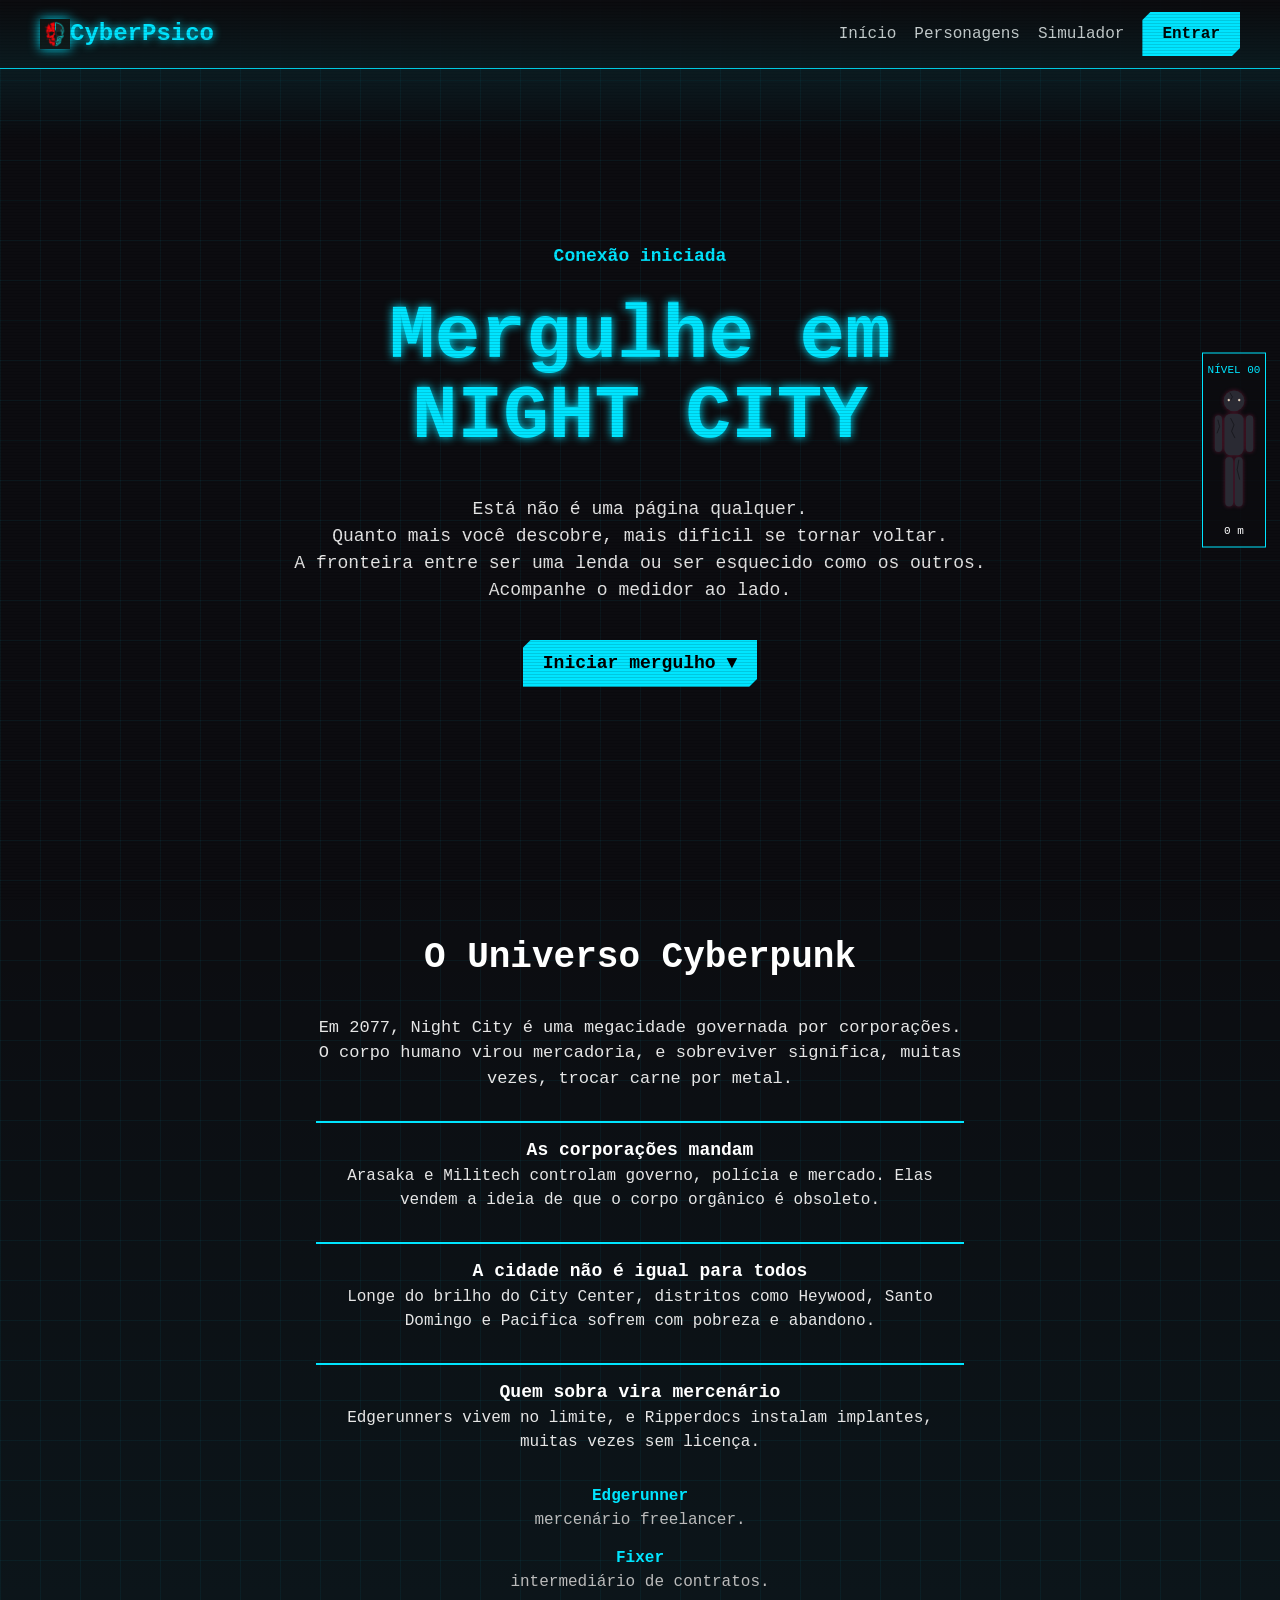
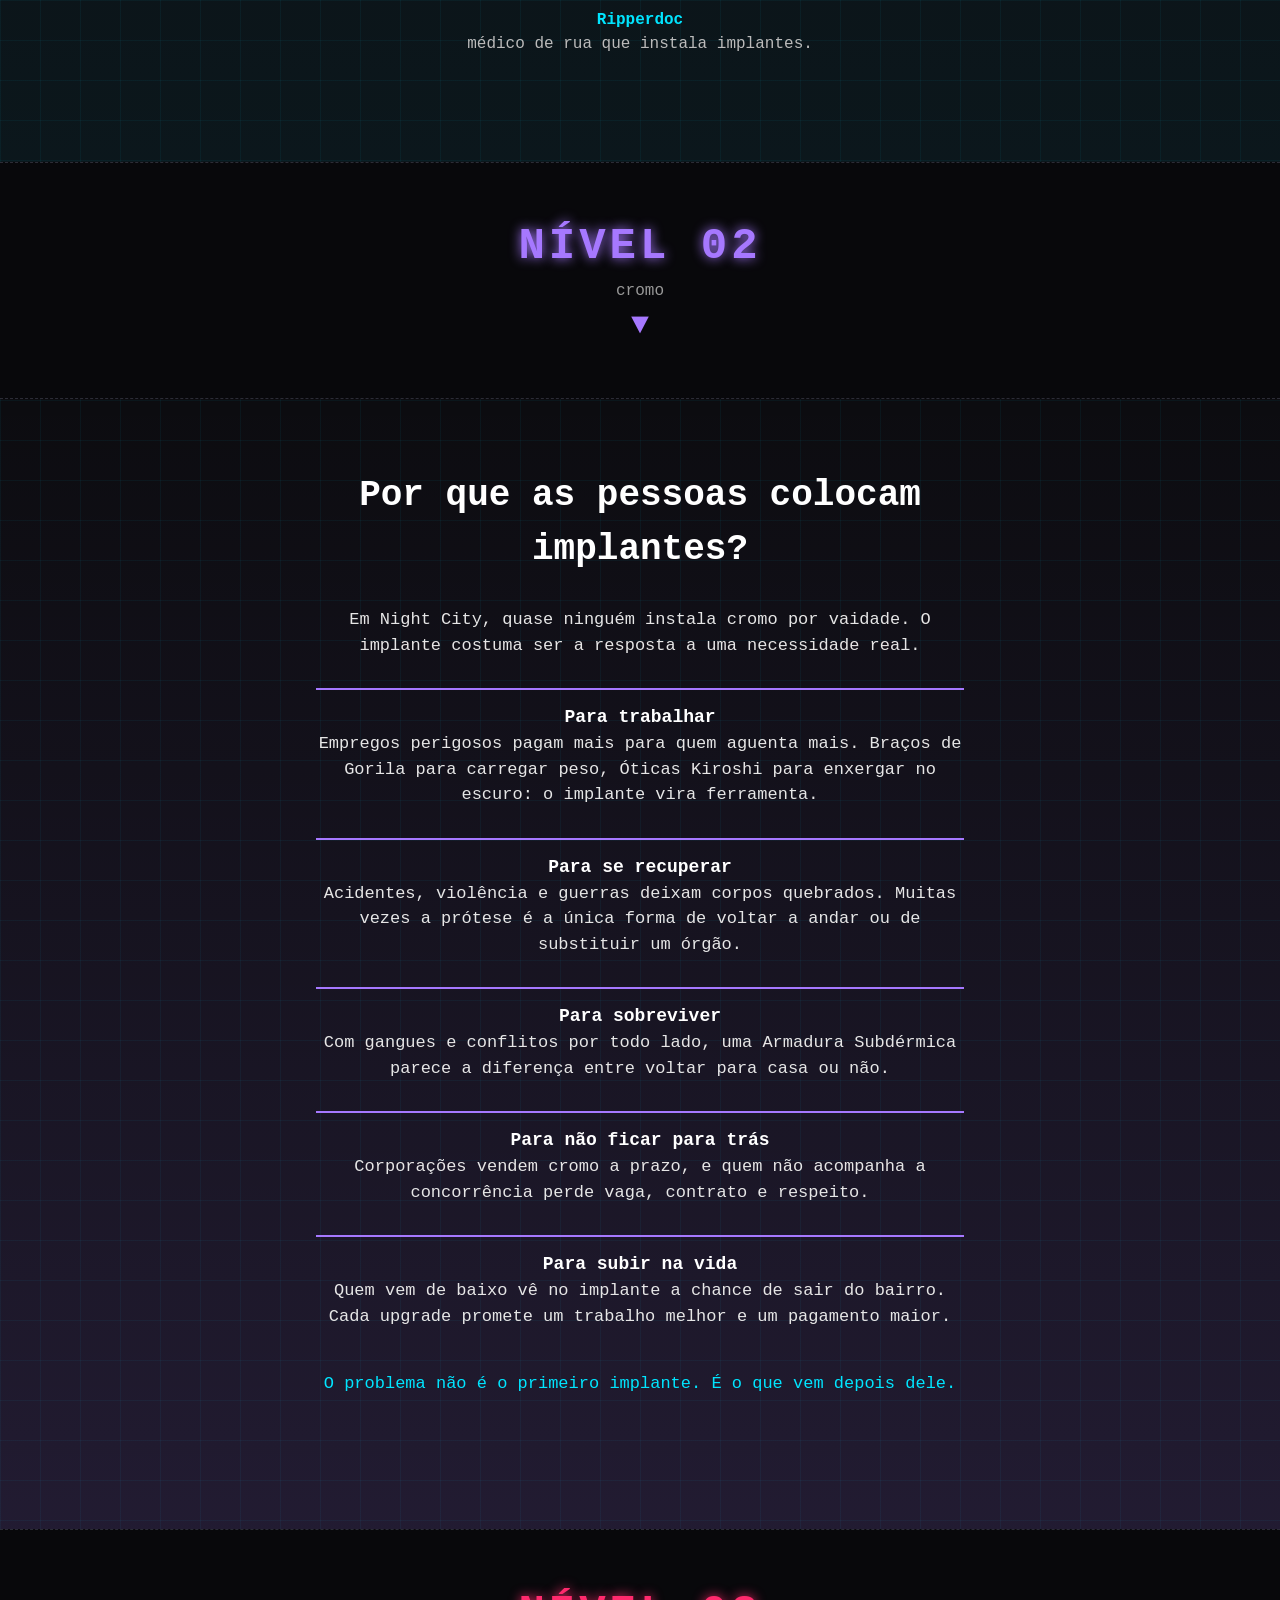
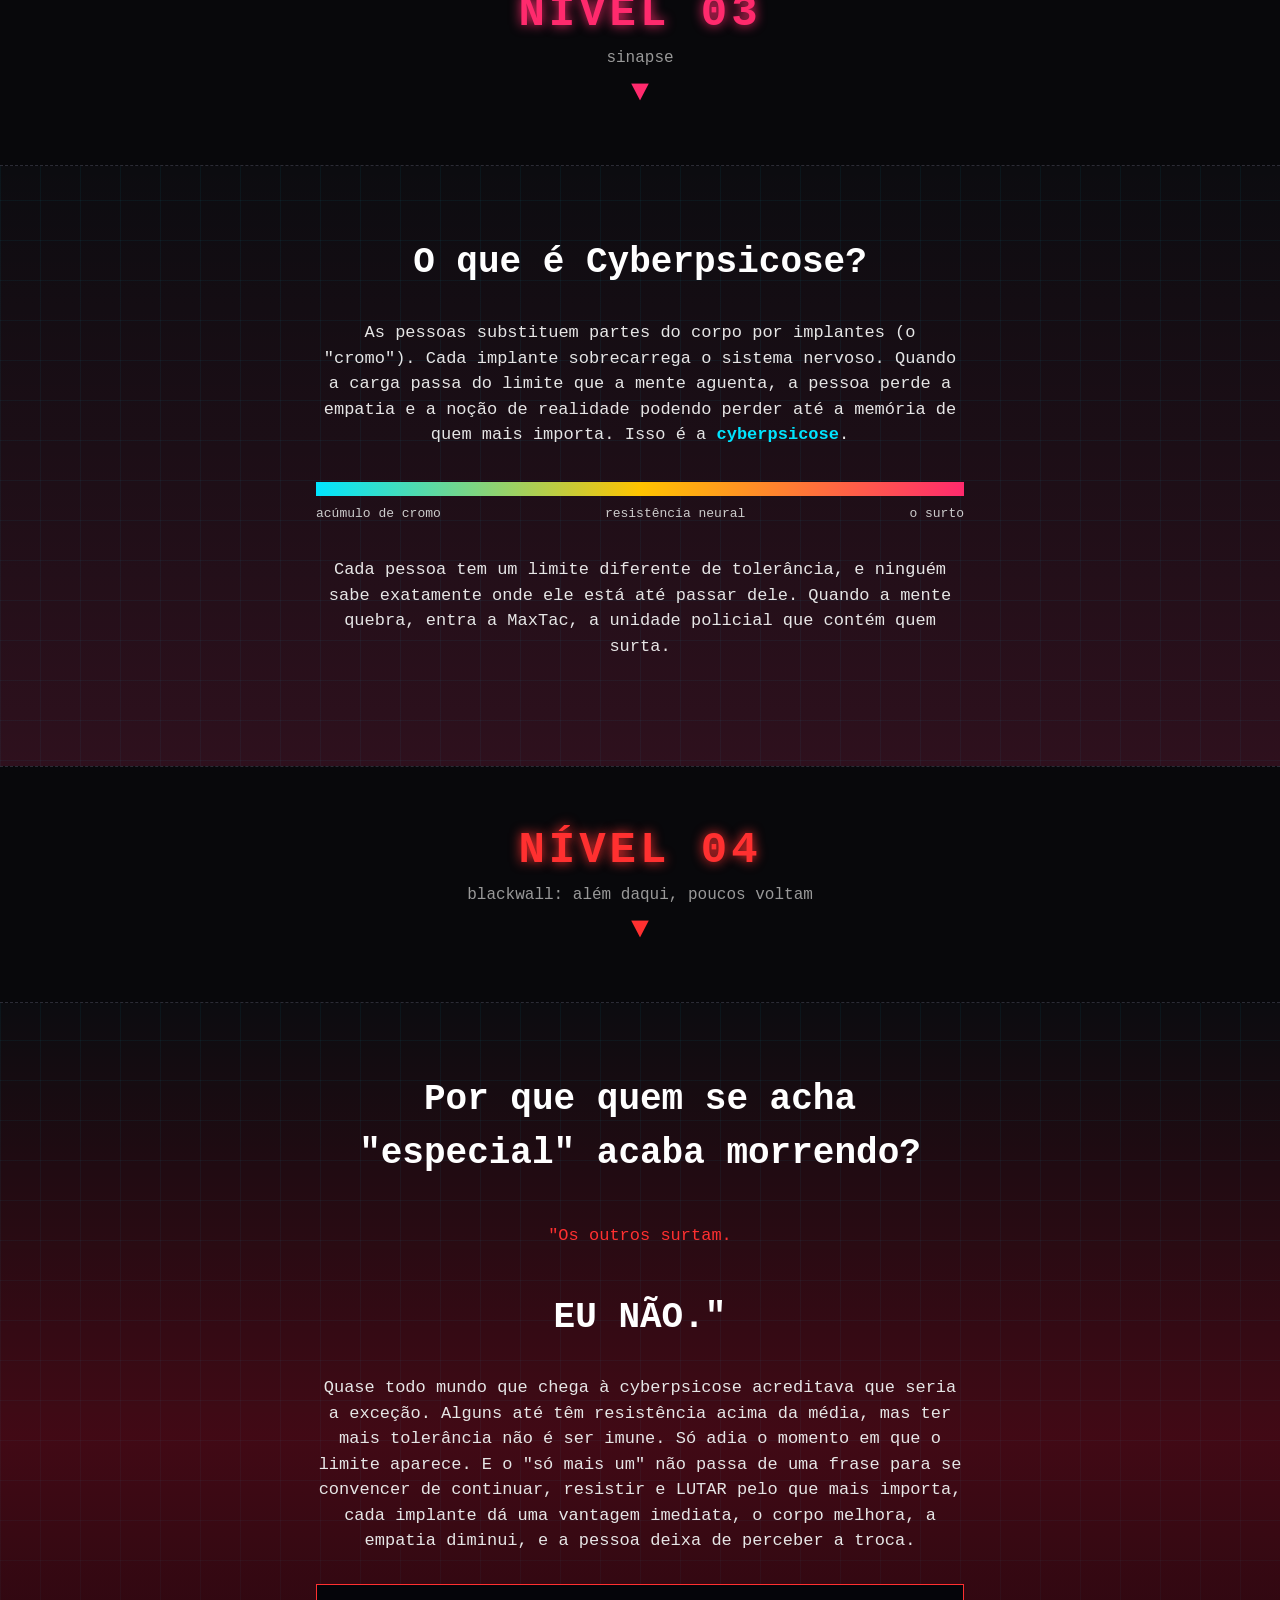
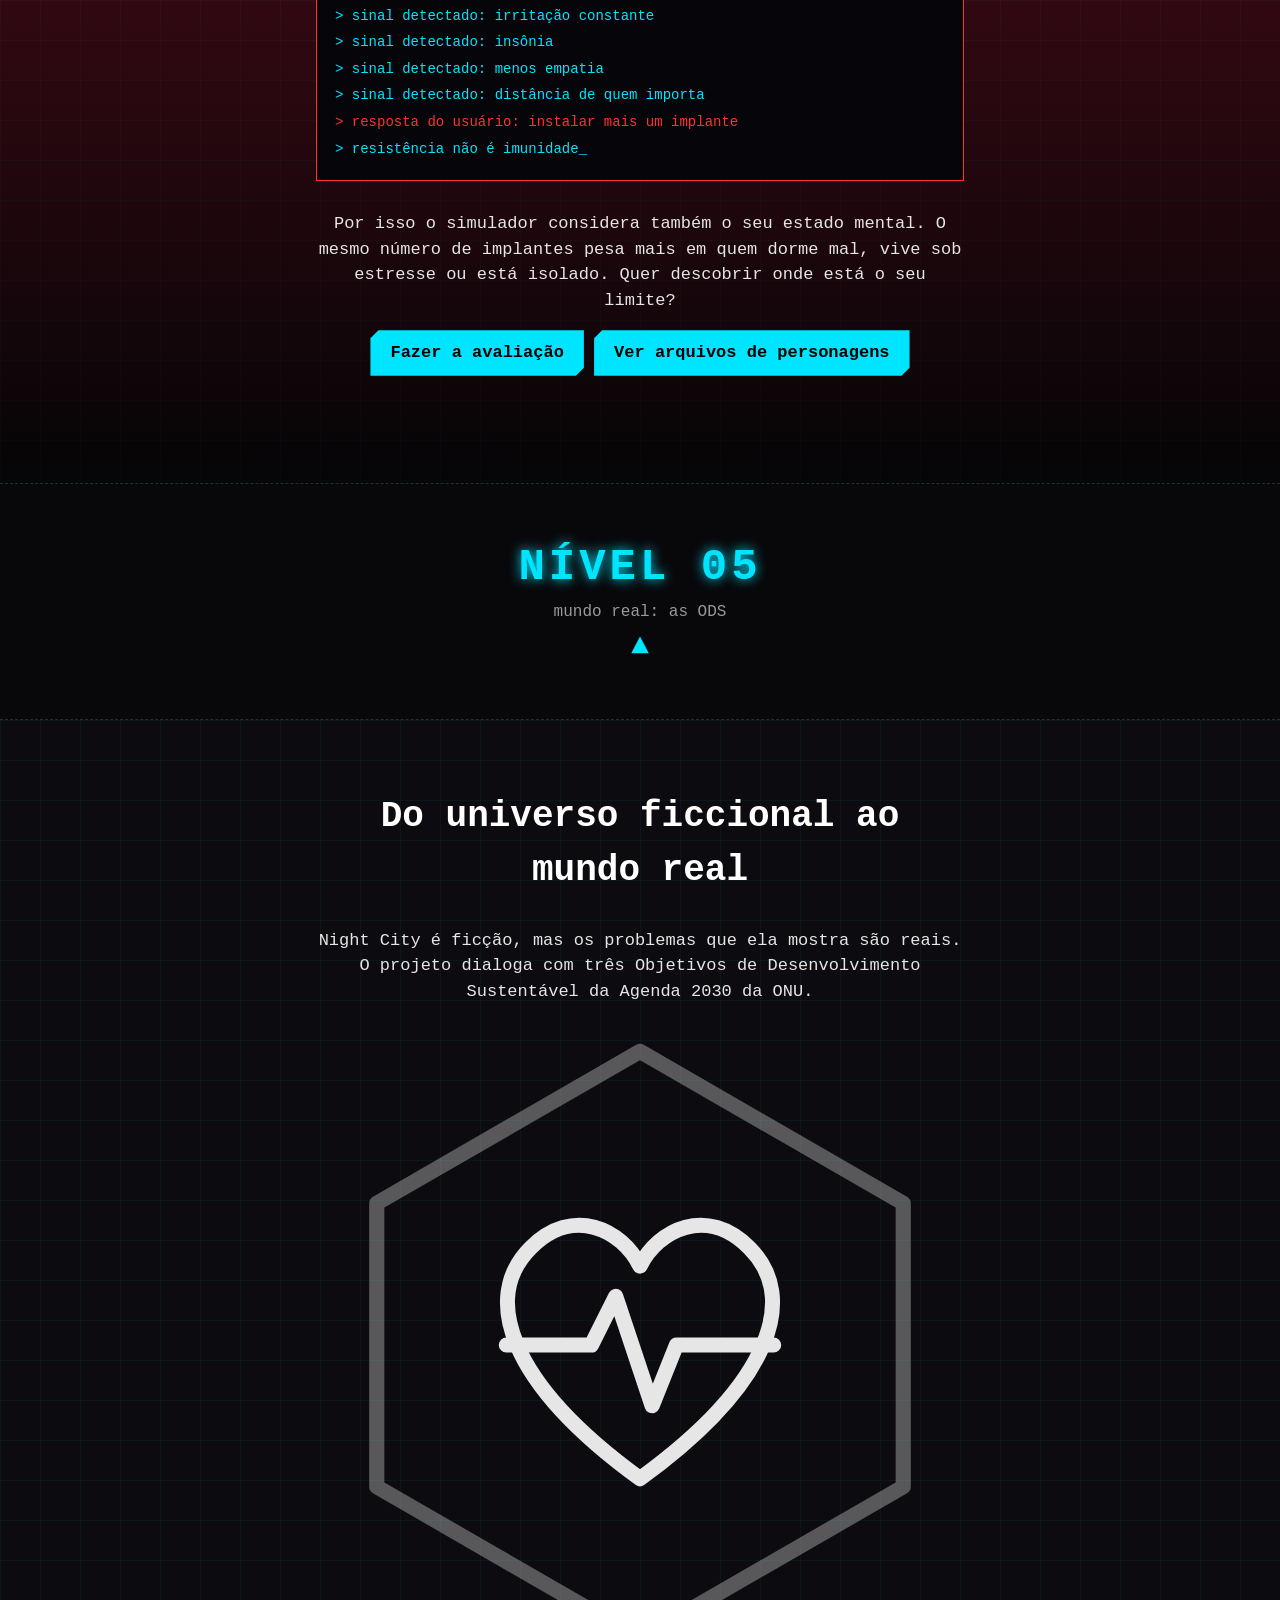
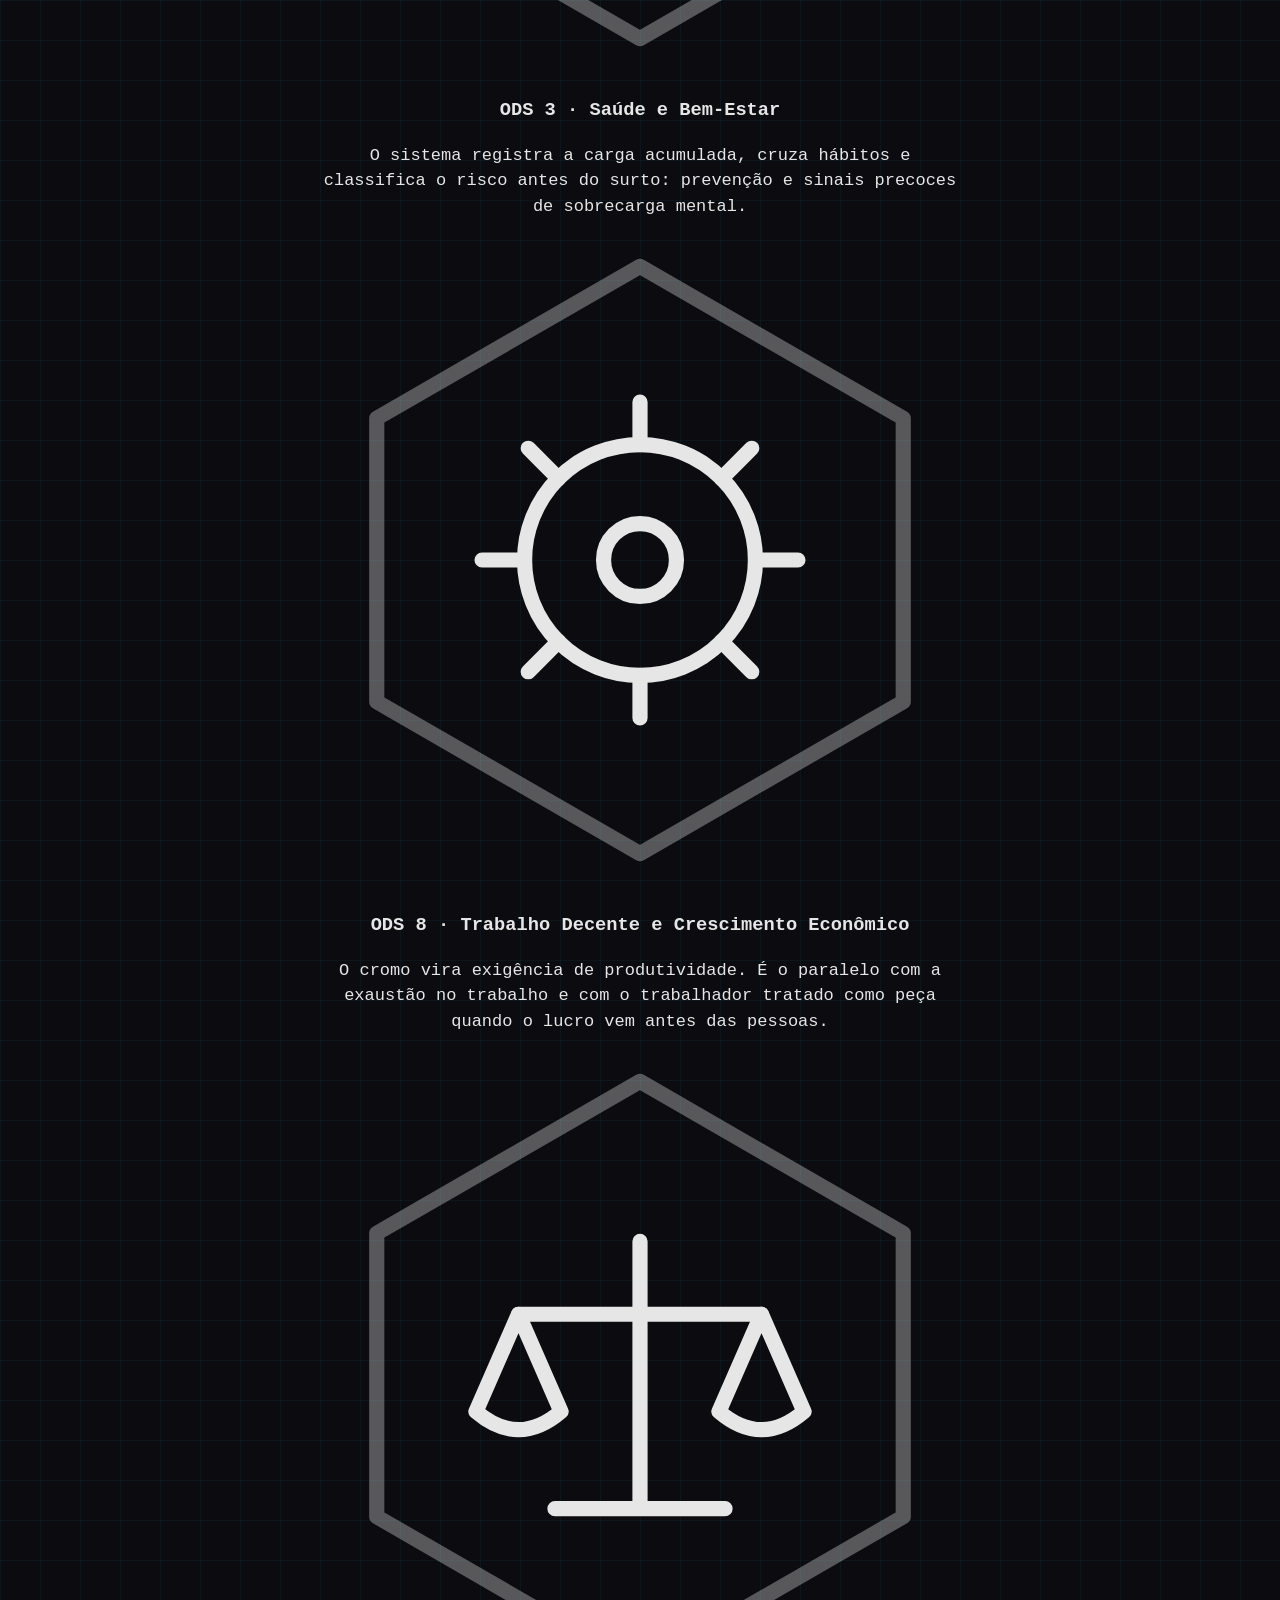
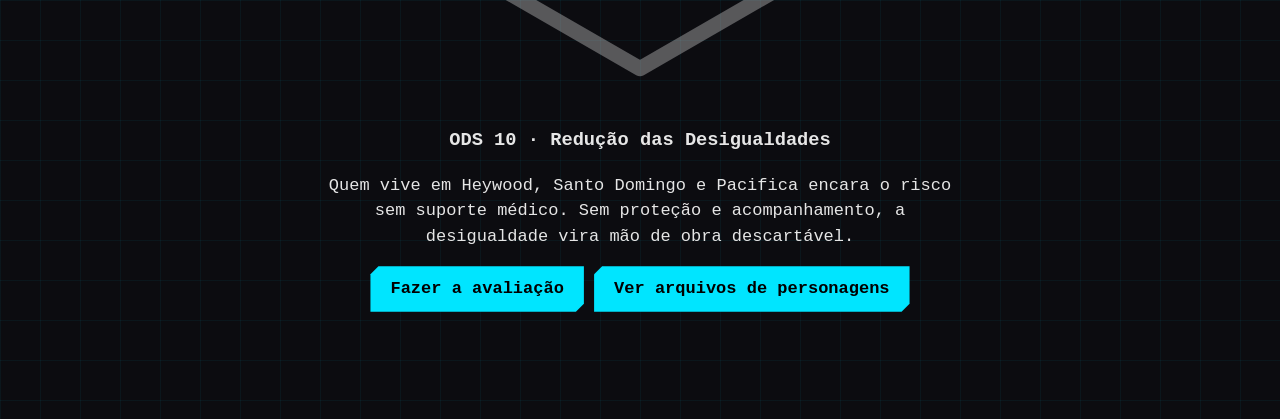
==== commit b3c70b8a: "Adicionando Nivel 5 com ODS" ====
--- a/public/index.html
+++ b/public/index.html
@@ -160,6 +160,56 @@
     </div>
   </div>
 
+  <div class="mergulho m5"><strong>NÍVEL 05</strong><span>mundo real: as ODS</span><span class="seta">&#9650;</span></div>
+
+<!-- NÍVEL 05 -->
+<div class="nivel" id="nivel5">
+  <div class="miolo">
+    <h2>Do universo ficcional ao mundo real</h2>
+    <p>Night City é ficção, mas os problemas que ela mostra são reais. O projeto dialoga com três Objetivos de
+      Desenvolvimento Sustentável da Agenda 2030 da ONU.</p>
+    <div class="ods">
+      <div class="ods-item ods3">
+        <svg class="ods-icone" viewBox="0 0 64 64" fill="none" stroke="currentColor" stroke-width="2.5" stroke-linecap="round" stroke-linejoin="round" aria-hidden="true">
+          <polygon points="32,3 58,18 58,46 32,61 6,46 6,18" stroke-opacity=".35" stroke-width="1.5"/>
+          <g transform="translate(12.8 12.8) scale(.6)">
+            <path d="M32 54C10 38 6 24 14 16C21 9 29 13 32 19C35 13 43 9 50 16C58 24 54 38 32 54Z"/>
+            <path d="M10 32H24L28 24L34 42L38 32H54"/>
+          </g>
+        </svg>
+        <h3>ODS 3 · Saúde e Bem-Estar</h3>
+        <p>O sistema registra a carga acumulada, cruza hábitos e classifica o risco antes do surto: prevenção e
+          sinais precoces de sobrecarga mental.</p>
+      </div>
+      <div class="ods-item ods8">
+        <svg class="ods-icone" viewBox="0 0 64 64" fill="none" stroke="currentColor" stroke-width="2.5" stroke-linecap="round" stroke-linejoin="round" aria-hidden="true">
+          <polygon points="32,3 58,18 58,46 32,61 6,46 6,18" stroke-opacity=".35" stroke-width="1.5"/>
+          <g transform="translate(12.8 12.8) scale(.6)">
+            <circle cx="32" cy="32" r="19"/><circle cx="32" cy="32" r="6"/>
+            <path d="M32 6V13M32 51V58M6 32H13M51 32H58M13.6 13.6L18.6 18.6M45.4 45.4L50.4 50.4M13.6 50.4L18.6 45.4M45.4 18.6L50.4 13.6"/>
+          </g>
+        </svg>
+        <h3>ODS 8 · Trabalho Decente e Crescimento Econômico</h3>
+        <p>O cromo vira exigência de produtividade. É o paralelo com a exaustão no trabalho e com o trabalhador
+          tratado como peça quando o lucro vem antes das pessoas.</p>
+      </div>
+      <div class="ods-item ods10">
+        <svg class="ods-icone" viewBox="0 0 64 64" fill="none" stroke="currentColor" stroke-width="2.5" stroke-linecap="round" stroke-linejoin="round" aria-hidden="true">
+          <polygon points="32,3 58,18 58,46 32,61 6,46 6,18" stroke-opacity=".35" stroke-width="1.5"/>
+          <g transform="translate(12.8 12.8) scale(.6)">
+            <path d="M32 10V54M18 54H46M12 22H52"/>
+            <path d="M12 22L5 38Q12 44 19 38ZM52 22L45 38Q52 44 59 38Z"/>
+          </g>
+        </svg>
+        <h3>ODS 10 · Redução das Desigualdades</h3>
+        <p>Quem vive em Heywood, Santo Domingo e Pacifica encara o risco sem suporte médico. Sem proteção e
+          acompanhamento, a desigualdade vira mão de obra descartável.</p>
+      </div>
+    </div>
+    <p><a href="cadastro.html" class="botao">Fazer a avaliação</a> <a href="personagens.html" class="botao">Ver arquivos de personagens</a></p>
+  </div>
+</div>
+
   <script src="js/home.js"></script>
 </body>
 
--- a/public/css/estilo.css
+++ b/public/css/estilo.css
@@ -362,4 +362,51 @@
 .logo { height:30px; width:auto; display:block; filter:drop-shadow(0 0 6px var(--ciano)); animation:neon 6s infinite; }
 @keyframes neon { 0%,90%,100% { opacity:1; } 92% { opacity:.35; } 94% { opacity:1; } 96% { opacity:.5; } }
 
-@media (prefers-reduced-motion: reduce) { body::before, .logo { animation:none; } }+@media (prefers-reduced-motion: reduce) { body::before, .logo { animation:none; } }
+
+/* mapa de investigação holográfico */
+.mapa { position:relative; height:620px; margin:20px 0; border:1px solid var(--ciano); overflow:hidden;
+  background:radial-gradient(circle at center, rgba(0,229,255,.12), transparent 70%),
+             linear-gradient(rgba(0,229,255,.06) 1px, transparent 1px),
+             linear-gradient(90deg, rgba(0,229,255,.06) 1px, transparent 1px);
+  background-size:100% 100%, 30px 30px, 30px 30px; box-shadow:inset 0 0 50px rgba(0,229,255,.2); }
+.mapa::before { content:""; position:absolute; left:0; top:0; width:100%; height:80px; pointer-events:none;
+  background:linear-gradient(transparent, rgba(0,229,255,.12), transparent); animation:varrerMapa 6s linear infinite; }
+@keyframes varrerMapa { from { transform:translateY(-80px); } to { transform:translateY(620px); } }
+.mapa-titulo { position:absolute; left:12px; top:10px; z-index:3; font-size:12px; letter-spacing:2px; color:var(--ciano); }
+
+/* fios que ligam as fichas */
+#fios { position:absolute; left:0; top:0; width:100%; height:100%; }
+#fios line { stroke:rgba(0,229,255,.7); stroke-width:1.5; stroke-dasharray:6 6; vector-effect:non-scaling-stroke; animation:fluxo 1.2s linear infinite; }
+#fios line.extra { stroke:var(--rosa); }
+@keyframes fluxo { to { stroke-dashoffset:-12; } }
+
+.hub { position:absolute; left:50%; top:50%; transform:translate(-50%,-50%); z-index:2; width:110px; height:110px; border-radius:50%;
+  display:flex; align-items:center; justify-content:center; text-align:center; font-size:11px; color:var(--ciano);
+  border:2px solid var(--ciano); background:rgba(0,229,255,.1); box-shadow:0 0 25px rgba(0,229,255,.5); animation:pulsarHub 3s ease-in-out infinite; }
+@keyframes pulsarHub { 50% { box-shadow:0 0 45px rgba(0,229,255,.8); } }
+
+/* cartões espalhados */
+.no { position:absolute; z-index:2; width:140px; padding:8px; text-align:center; cursor:pointer;
+  transform:translate(-50%,-50%) rotate(var(--giro)); background:rgba(0,229,255,.08); border:1px solid var(--ciano);
+  box-shadow:0 0 14px rgba(0,229,255,.35); transition:transform .2s, box-shadow .2s; }
+.no::before { content:""; position:absolute; left:50%; top:-6px; width:10px; height:10px; margin-left:-5px; border-radius:50%; background:var(--rosa); box-shadow:0 0 8px var(--rosa); }
+.no:hover { transform:translate(-50%,-50%) rotate(0deg) scale(1.1); box-shadow:0 0 26px rgba(0,229,255,.8); z-index:5; }
+.no b { display:block; margin:6px 0; font-size:13px; }
+.no .carimbo { font-size:10px; transform:none; }
+.mini { position:relative; overflow:hidden; height:80px; display:flex; align-items:center; justify-content:center; font-size:30px; color:var(--ciano); background:linear-gradient(135deg,#222,#0a3a44); }
+.mini img { position:absolute; left:0; top:0; width:100%; height:100%; object-fit:cover; opacity:.85; }
+.rotulo { position:absolute; z-index:3; transform:translate(-50%,-50%); padding:2px 6px; font-size:11px; color:var(--rosa); background:#0c0c10; border:1px solid var(--rosa); }
+
+/* a mesa onde a ficha se expande */
+.mesa { position:fixed; left:0; top:0; width:100%; height:100%; z-index:60; display:flex; align-items:center; justify-content:center; padding:16px; background:rgba(5,5,10,.82); }
+.mesa-painel { position:relative; width:min(760px, 100%); max-height:90vh; overflow:auto; padding:24px; text-align:left;
+  background:rgba(0,229,255,.07); border:1px solid var(--ciano); backdrop-filter:blur(6px);
+  box-shadow:0 0 30px rgba(0,229,255,.4), inset 0 0 30px rgba(0,229,255,.12); }
+.mesa-painel::before { content:""; position:absolute; inset:6px; border:1px dashed rgba(0,229,255,.35); pointer-events:none; }
+.mesa-painel.abrindo { animation:expandir .45s cubic-bezier(.2,.8,.2,1); }
+@keyframes expandir { from { transform:scale(.12); opacity:0; } to { transform:scale(1); opacity:1; } }
+.fechar { position:absolute; right:12px; top:10px; z-index:1; padding:4px 10px; font-family:inherit; cursor:pointer; color:var(--ciano); background:transparent; border:1px solid var(--ciano); }
+
+@media (max-width:600px) { .mapa { height:520px; } .no { width:100px; font-size:11px; } .mini { height:56px; } }
+@media (prefers-reduced-motion: reduce) { #fios line, .hub, .mapa::before, .mesa-painel.abrindo { animation:none; } }
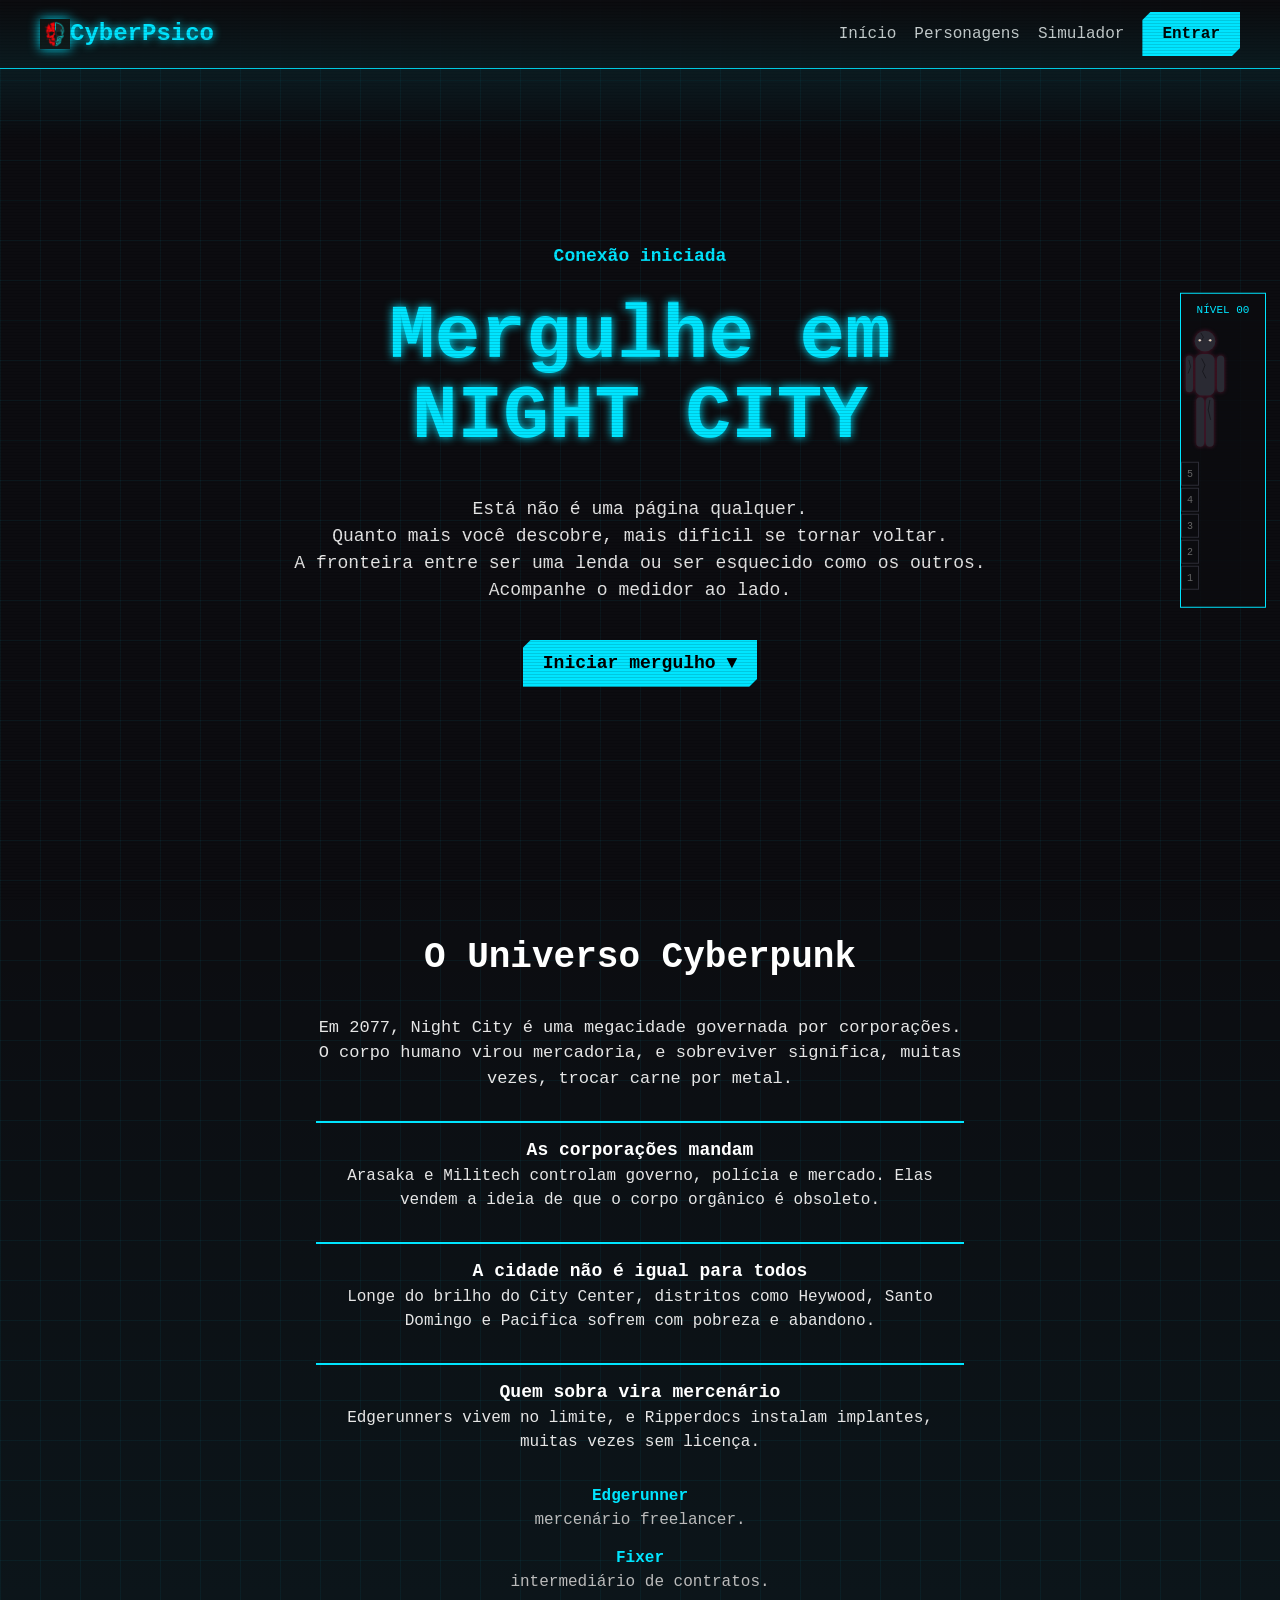
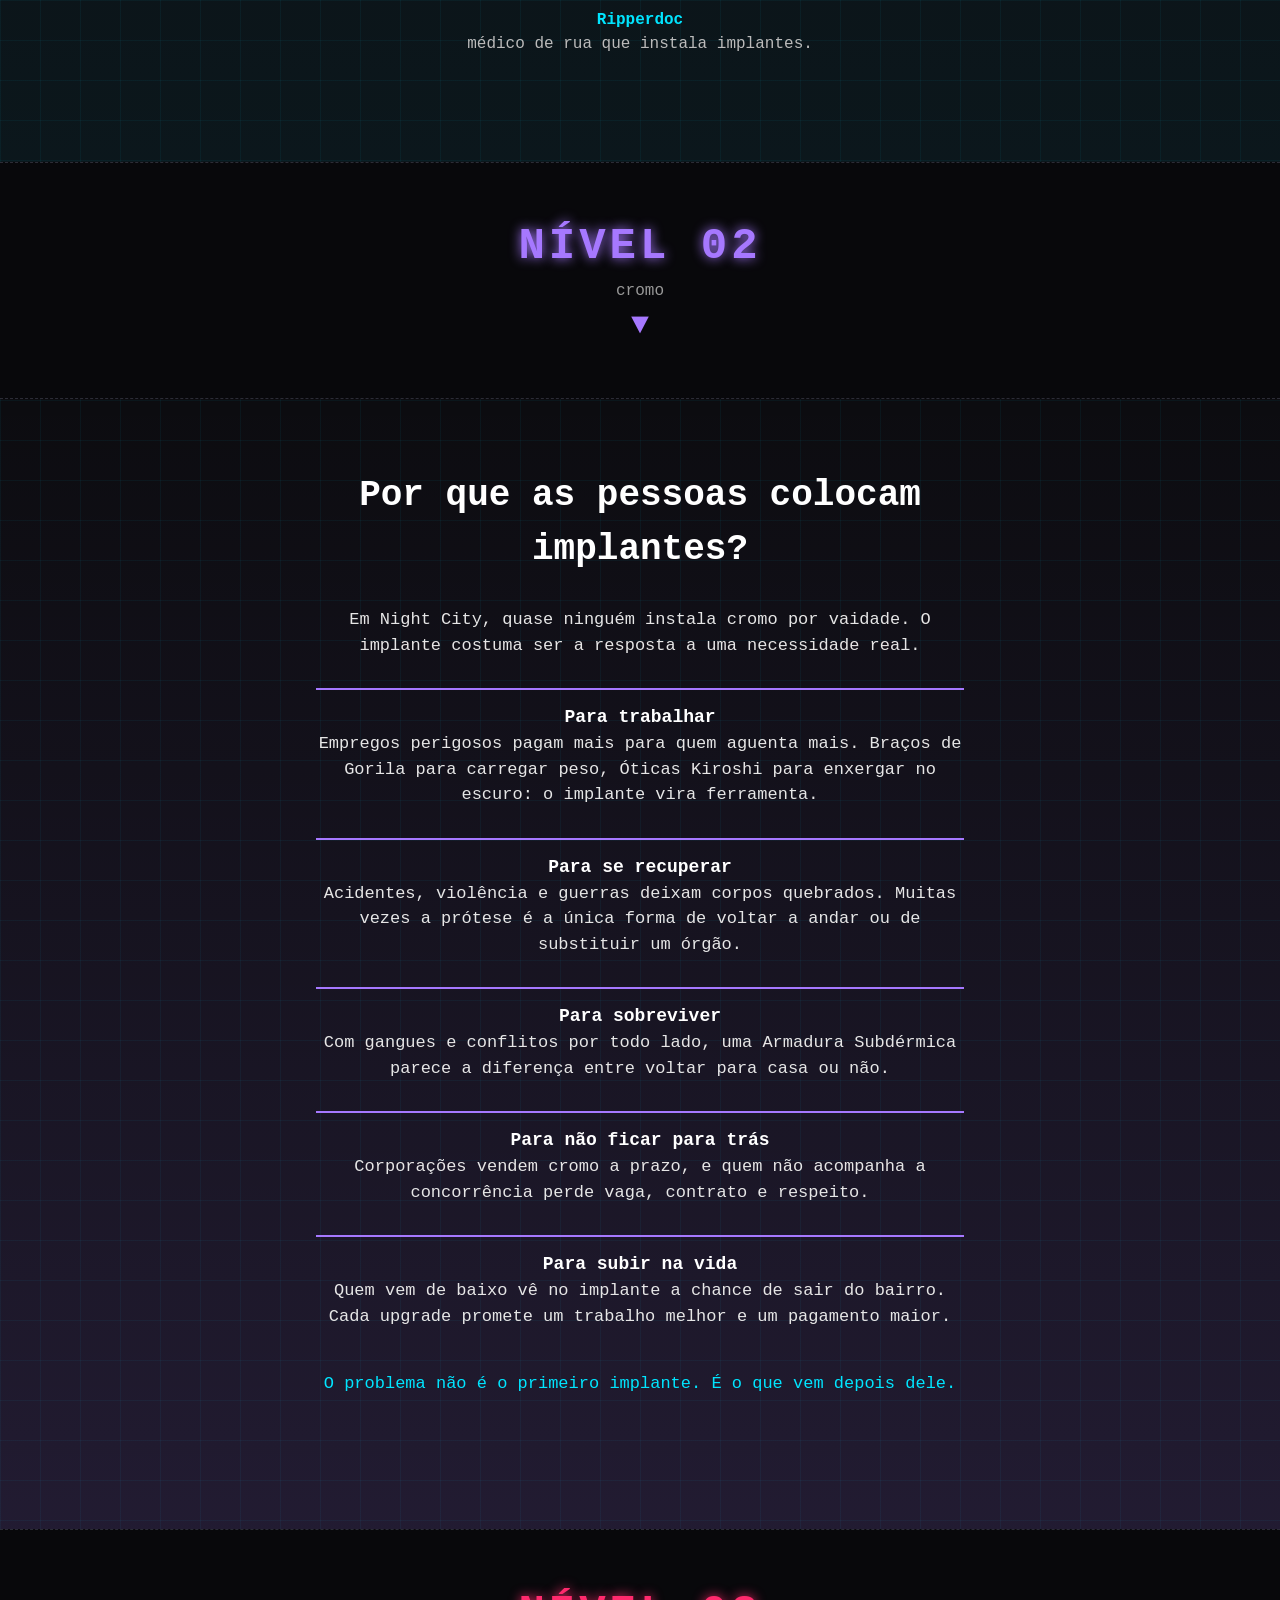
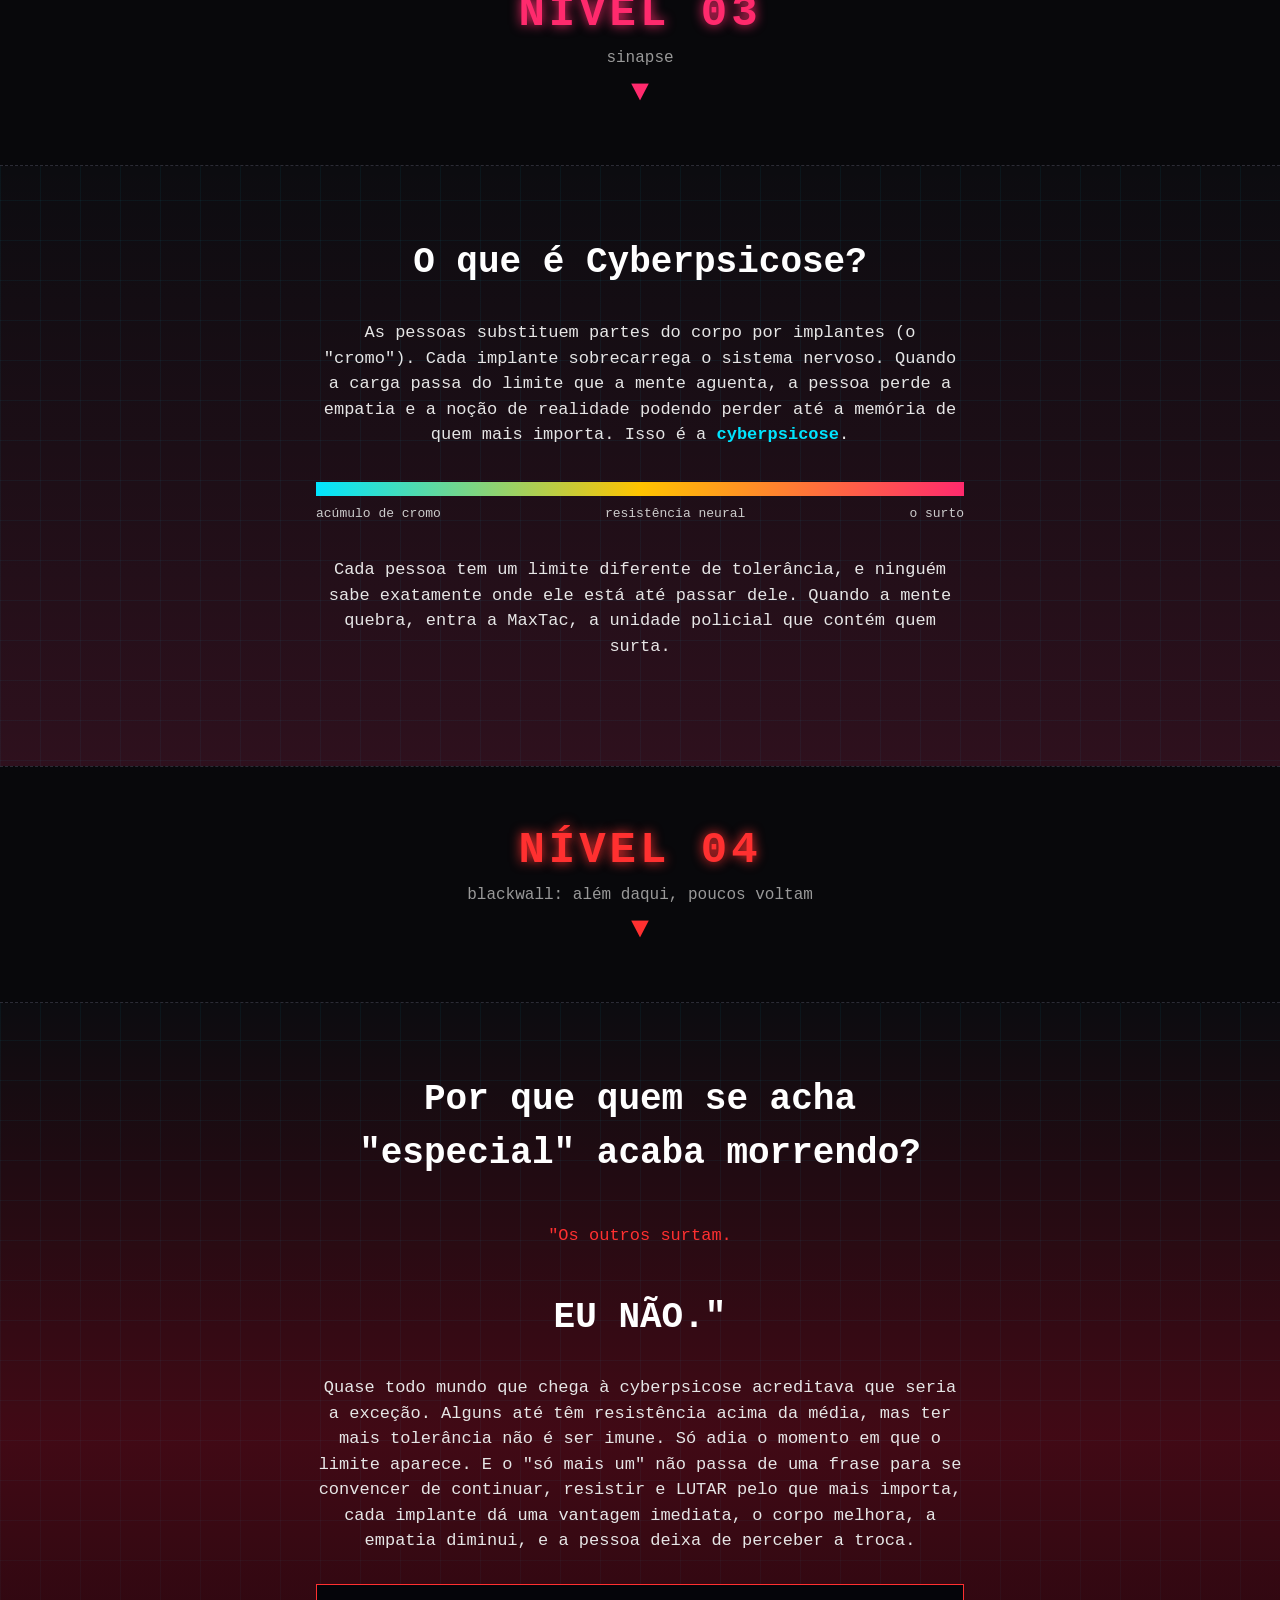
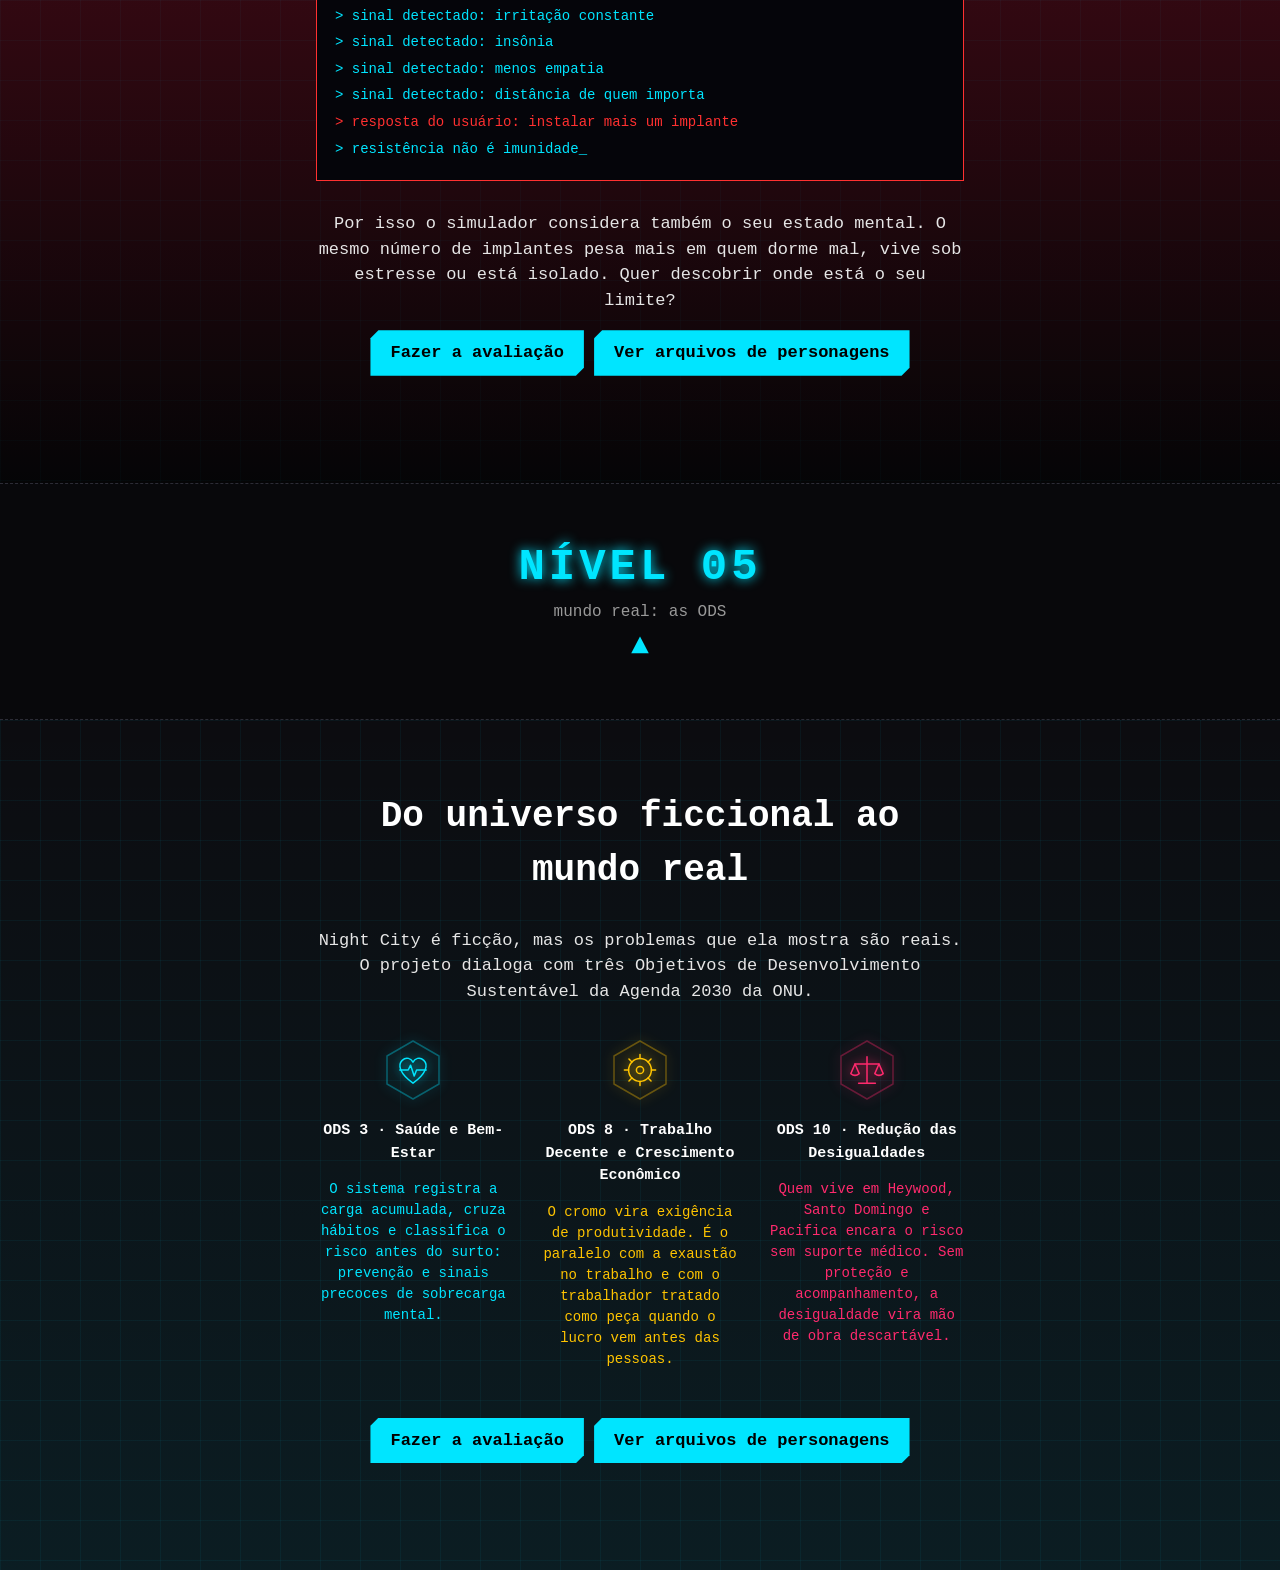
==== commit 76adc24a: "JS, CSS e HTML do novo medidor adicionados AINDA NÃO TESTADO" ====
--- a/public/index.html
+++ b/public/index.html
@@ -58,7 +58,10 @@
         <circle id="pupilaD" cx="36.5" cy="17" r="0.5" fill="#ffb000"/>
       </g>
     </svg>
-    <div id="profundidade">0 m</div>
+    <div id="niveis">
+    <a href="#nivel5">5</a><a href="#nivel4">4</a><a href="#nivel3">3</a><a href="#nivel2">2</a><a href="#nivel1">1</a>
+  </div>
+</div>
   </div>
 
   <!-- ABERTURA -->
--- a/public/css/home.css
+++ b/public/css/home.css
@@ -77,4 +77,24 @@
 @media (prefers-reduced-motion: reduce) {
   #pessoa { animation:none; }
   .eco { animation:none; transform:translateX(calc(var(--eco) * var(--m) * 1px)); }
-}+}
+
+/* nível 5 (ODS) */
+#nivel5 { background:linear-gradient(rgba(0,229,255,0), rgba(0,229,255,.08)); }
+.ods { display:grid; grid-template-columns:repeat(auto-fit, minmax(190px, 1fr)); gap:32px; margin:34px 0; }
+.ods-icone { width:64px; height:64px; filter:drop-shadow(0 0 6px currentColor); }
+.ods-item h3 { margin:10px 0 6px 0; font-size:15px; color:#fff; }
+.ods-item p { font-size:14px; }
+.ods3 { color:var(--ciano); }
+.ods8 { color:var(--amarelo); }
+.ods10 { color:var(--rosa); }
+
+/* medidor dividido nos níveis */
+#medidor { width:86px; }
+.corpo { display:flex; justify-content:center; gap:6px; }
+#pessoa { margin:8px 0; }
+#niveis { display:flex; flex-direction:column; gap:2px; height:128px; margin:8px 0; }
+#niveis a { flex:1; width:18px; display:flex; align-items:center; justify-content:center; font-size:10px; text-decoration:none; color:#666; border:1px solid var(--borda); }
+#niveis a.feito { color:#000; background:var(--ciano); border-color:var(--ciano); }
+#niveis a.atual { color:#fff; border-color:#fff; box-shadow:0 0 8px var(--ciano); }
+@media (max-width:700px) { #medidor { width:70px; right:4px; } .miolo { padding:0 72px 0 20px; } }
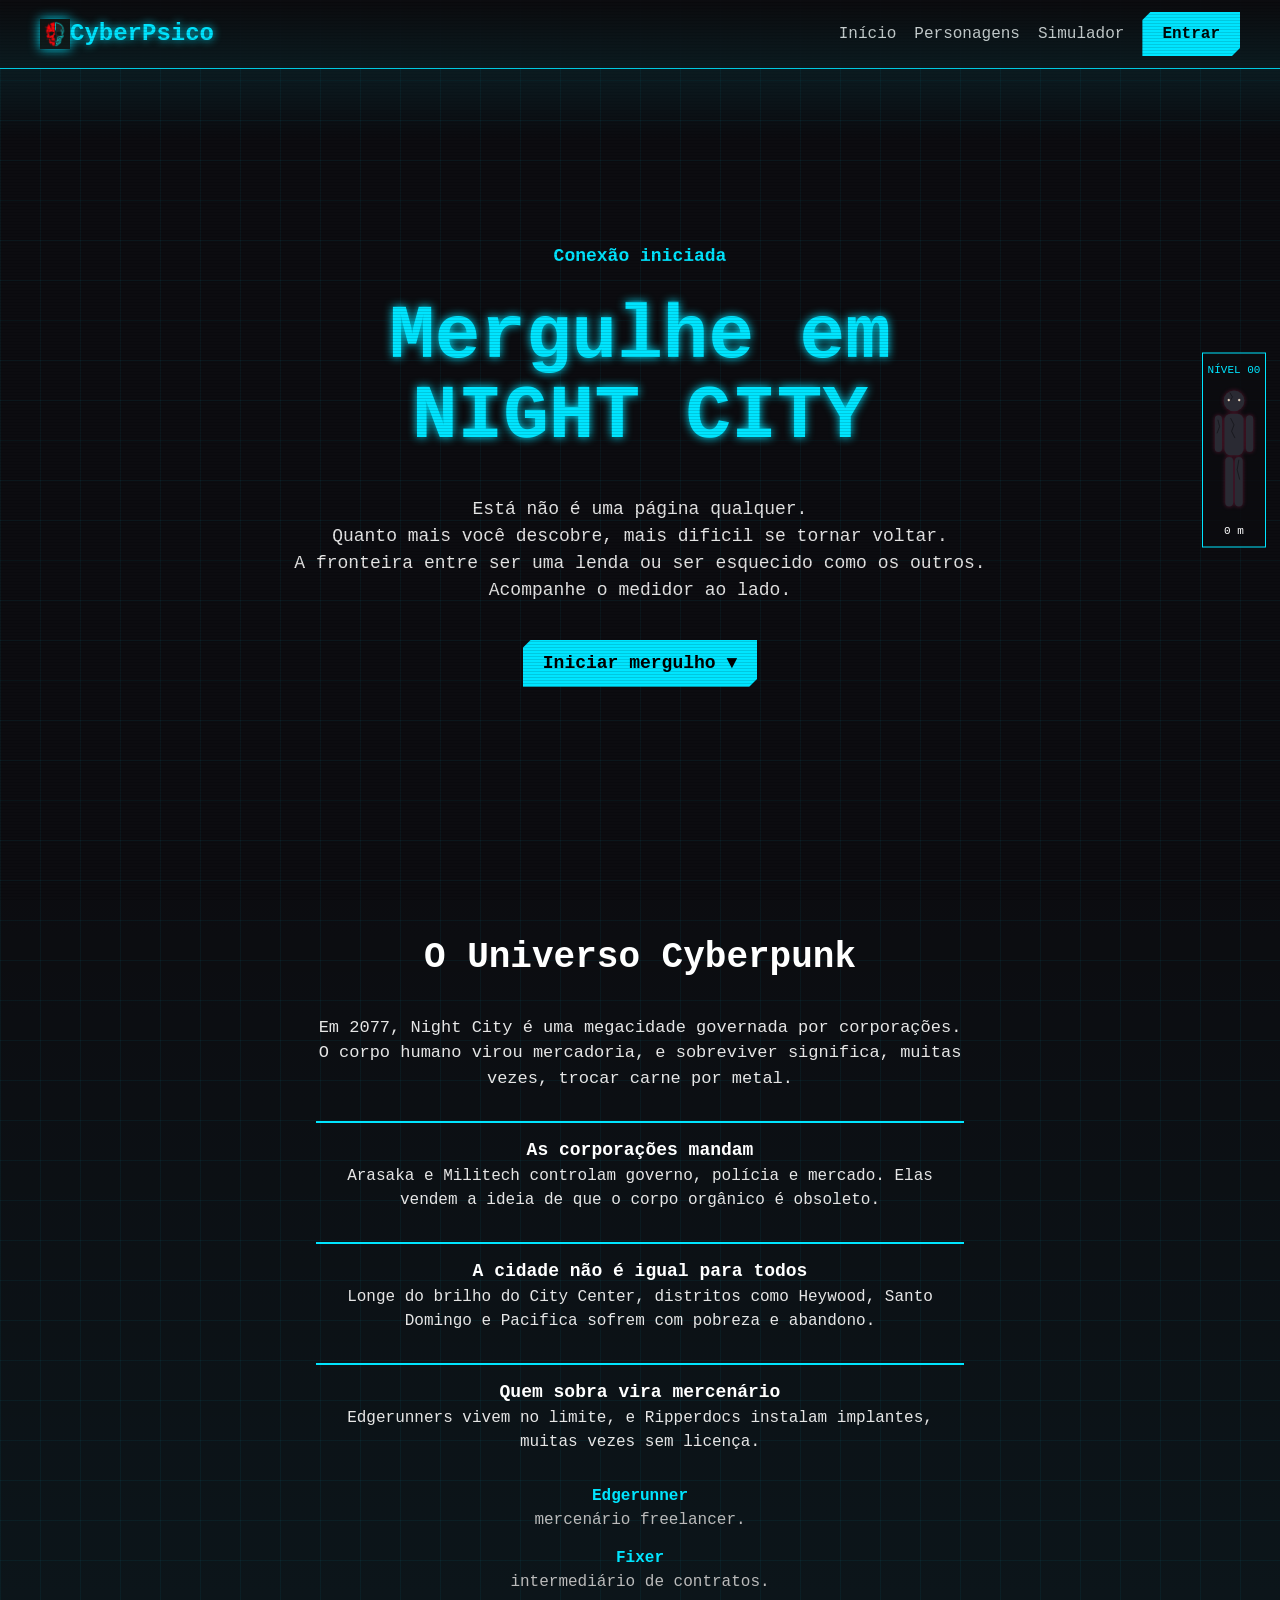
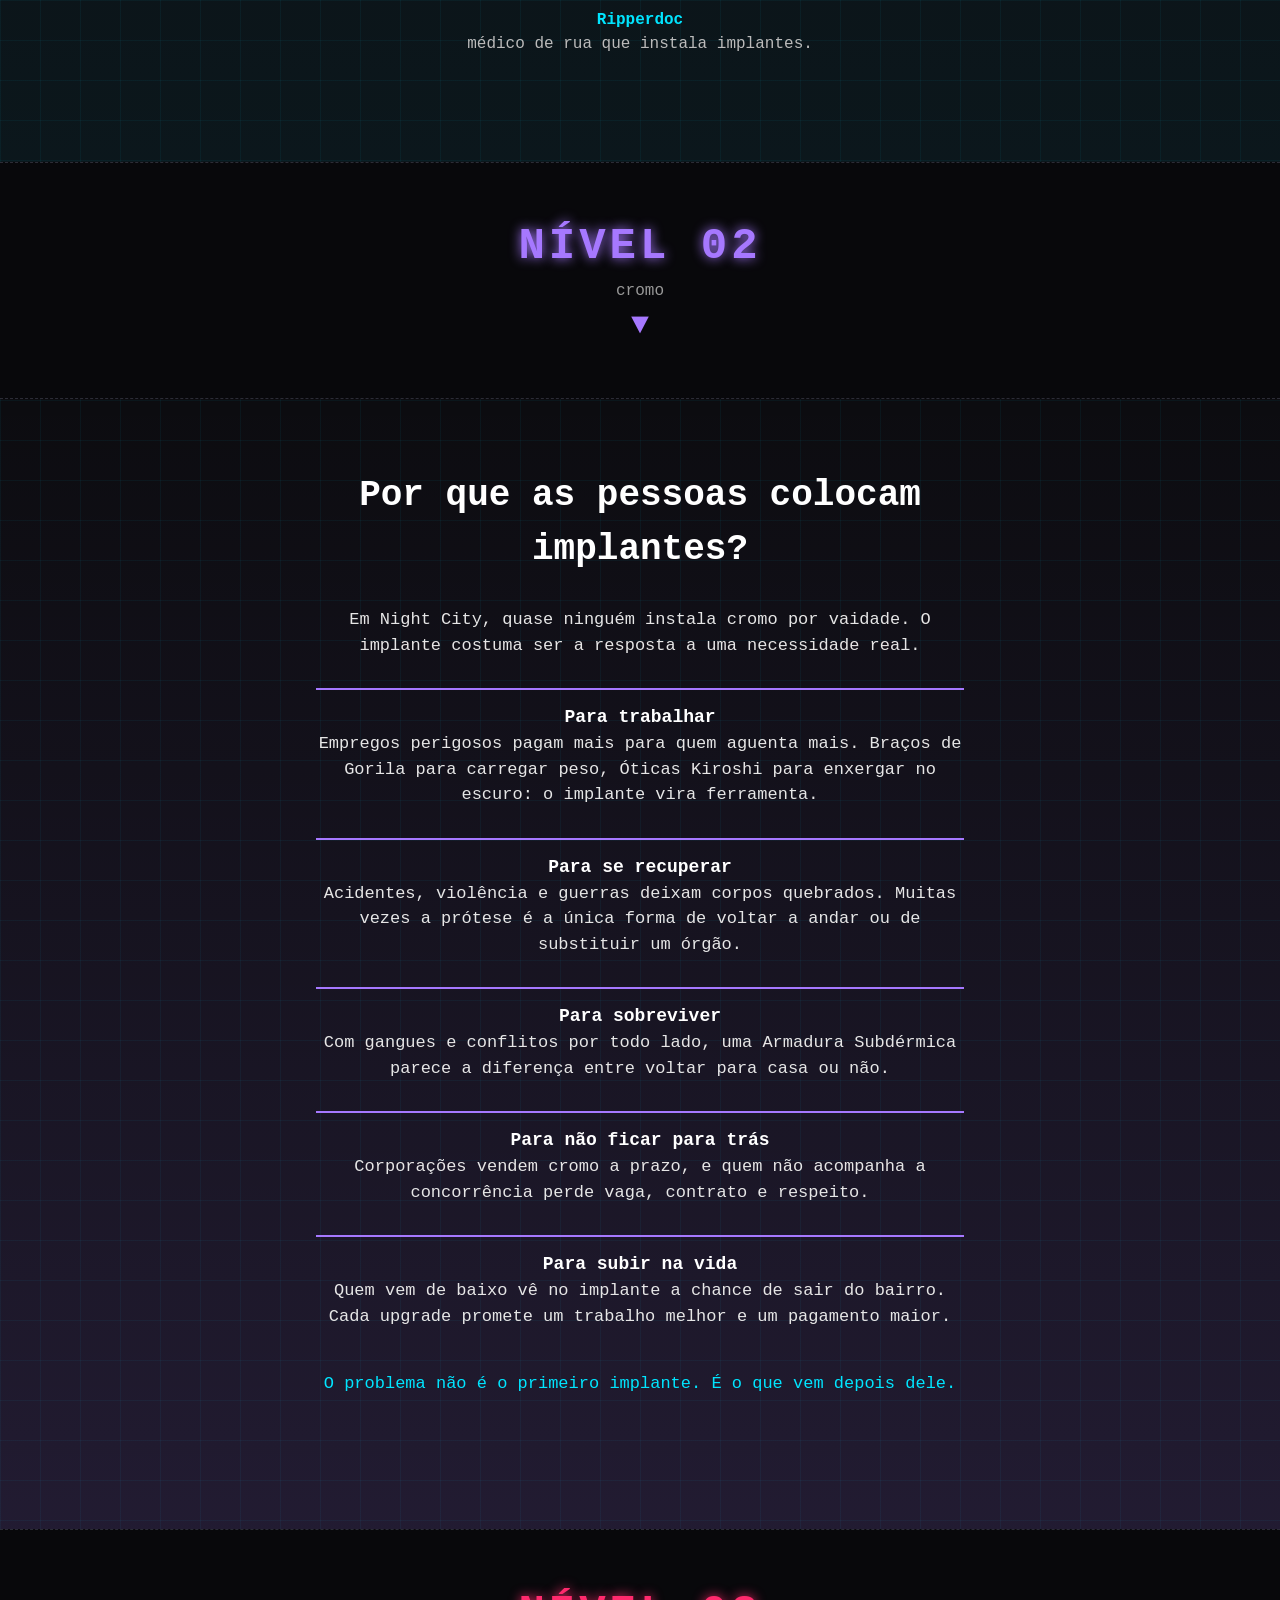
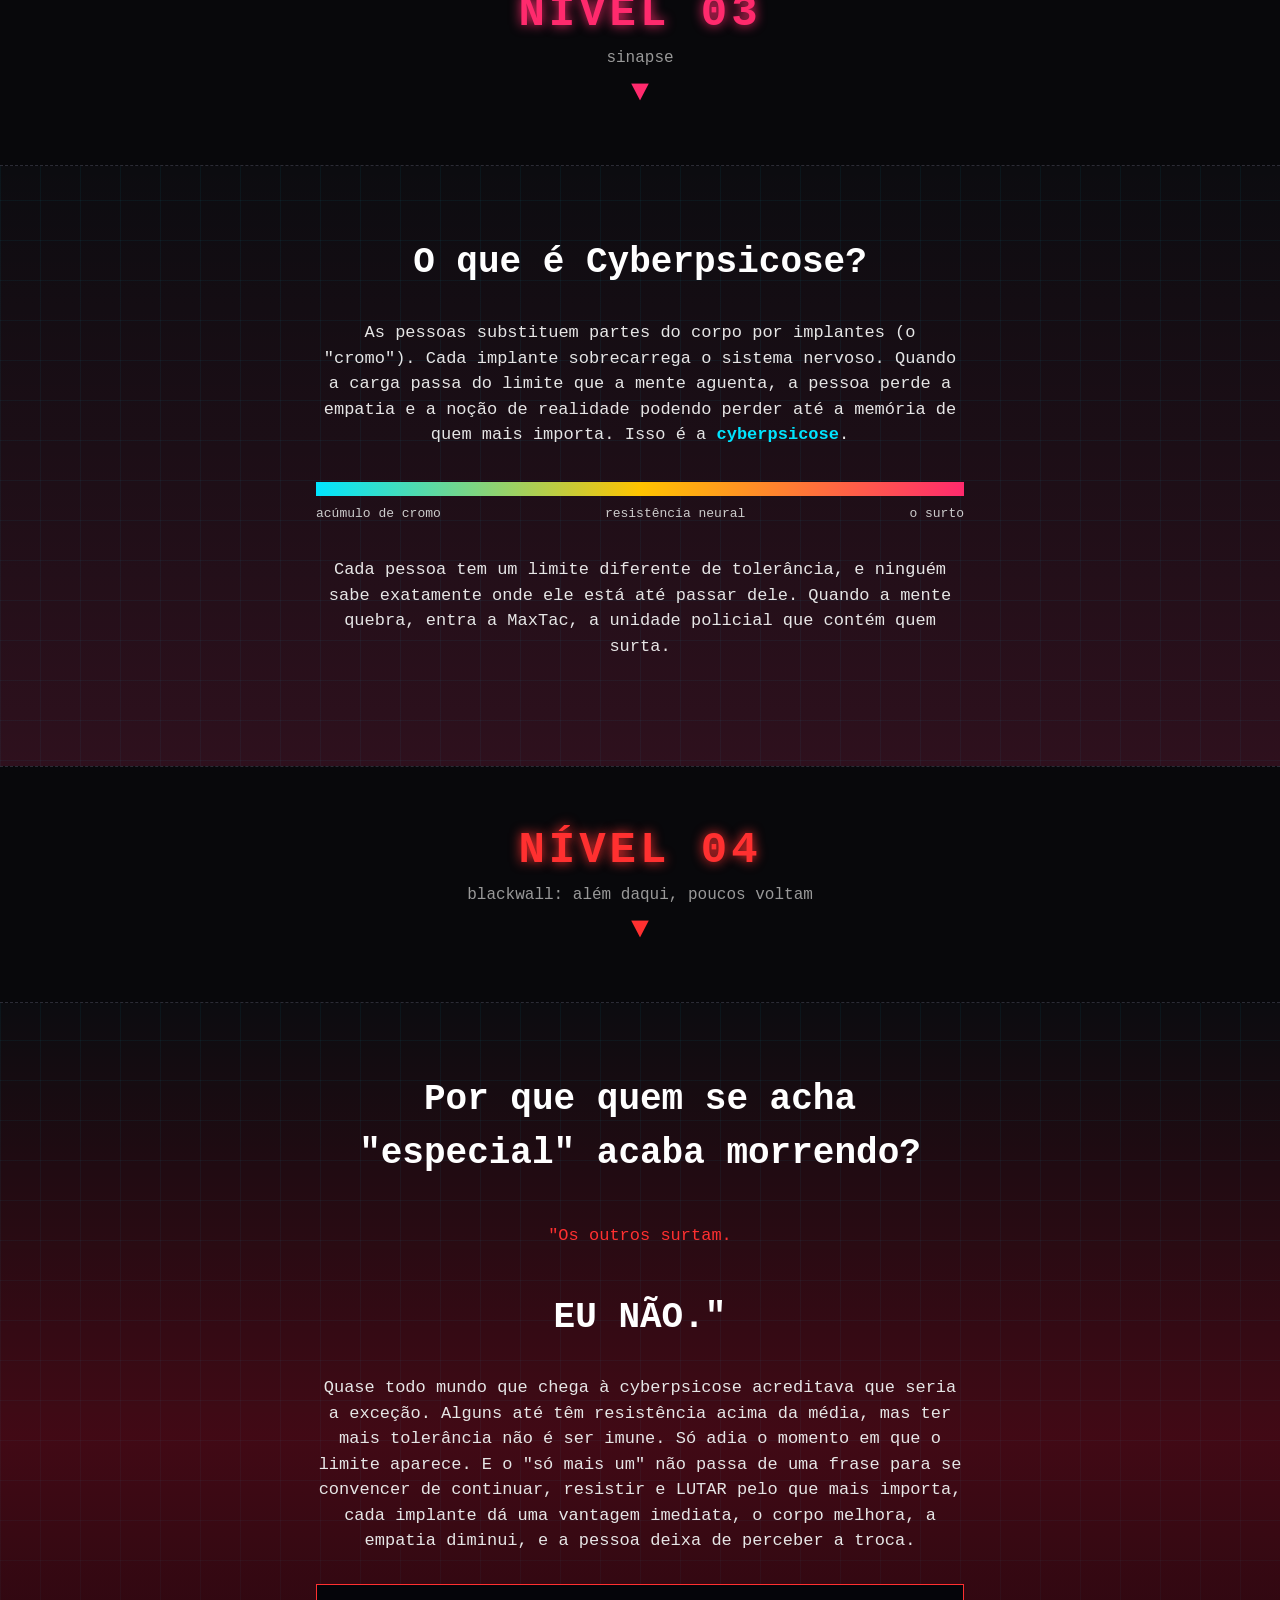
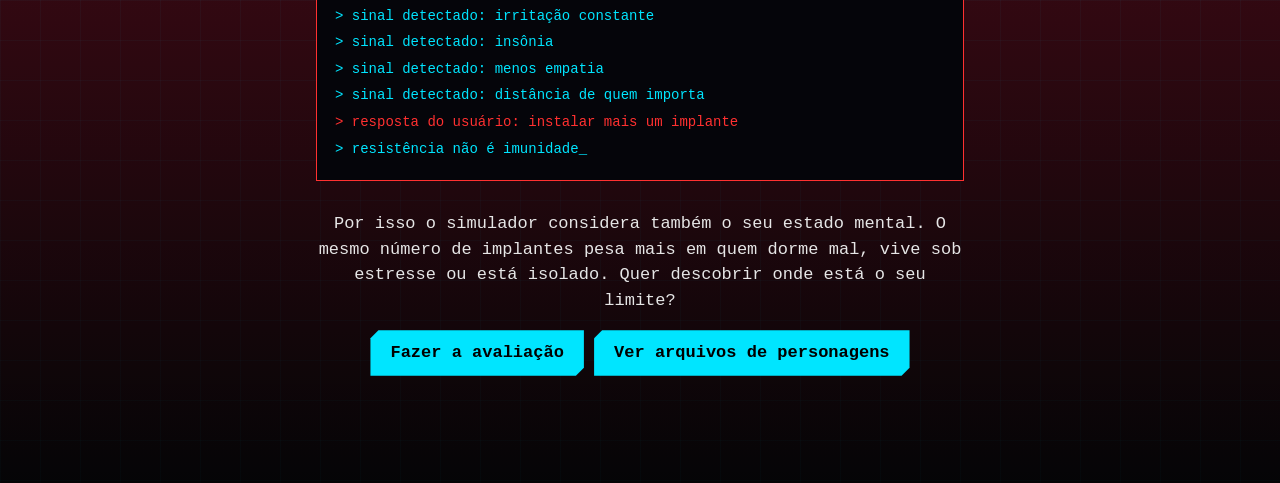
==== commit 9d982b64: "Versão restaurada devido a um erro de Histórico do Git" ====
--- a/public/index.html
+++ b/public/index.html
@@ -58,10 +58,7 @@
         <circle id="pupilaD" cx="36.5" cy="17" r="0.5" fill="#ffb000"/>
       </g>
     </svg>
-    <div id="niveis">
-    <a href="#nivel5">5</a><a href="#nivel4">4</a><a href="#nivel3">3</a><a href="#nivel2">2</a><a href="#nivel1">1</a>
-  </div>
-</div>
+    <div id="profundidade">0 m</div>
   </div>
 
   <!-- ABERTURA -->
@@ -163,56 +160,6 @@
     </div>
   </div>
 
-  <div class="mergulho m5"><strong>NÍVEL 05</strong><span>mundo real: as ODS</span><span class="seta">&#9650;</span></div>
-
-<!-- NÍVEL 05 -->
-<div class="nivel" id="nivel5">
-  <div class="miolo">
-    <h2>Do universo ficcional ao mundo real</h2>
-    <p>Night City é ficção, mas os problemas que ela mostra são reais. O projeto dialoga com três Objetivos de
-      Desenvolvimento Sustentável da Agenda 2030 da ONU.</p>
-    <div class="ods">
-      <div class="ods-item ods3">
-        <svg class="ods-icone" viewBox="0 0 64 64" fill="none" stroke="currentColor" stroke-width="2.5" stroke-linecap="round" stroke-linejoin="round" aria-hidden="true">
-          <polygon points="32,3 58,18 58,46 32,61 6,46 6,18" stroke-opacity=".35" stroke-width="1.5"/>
-          <g transform="translate(12.8 12.8) scale(.6)">
-            <path d="M32 54C10 38 6 24 14 16C21 9 29 13 32 19C35 13 43 9 50 16C58 24 54 38 32 54Z"/>
-            <path d="M10 32H24L28 24L34 42L38 32H54"/>
-          </g>
-        </svg>
-        <h3>ODS 3 · Saúde e Bem-Estar</h3>
-        <p>O sistema registra a carga acumulada, cruza hábitos e classifica o risco antes do surto: prevenção e
-          sinais precoces de sobrecarga mental.</p>
-      </div>
-      <div class="ods-item ods8">
-        <svg class="ods-icone" viewBox="0 0 64 64" fill="none" stroke="currentColor" stroke-width="2.5" stroke-linecap="round" stroke-linejoin="round" aria-hidden="true">
-          <polygon points="32,3 58,18 58,46 32,61 6,46 6,18" stroke-opacity=".35" stroke-width="1.5"/>
-          <g transform="translate(12.8 12.8) scale(.6)">
-            <circle cx="32" cy="32" r="19"/><circle cx="32" cy="32" r="6"/>
-            <path d="M32 6V13M32 51V58M6 32H13M51 32H58M13.6 13.6L18.6 18.6M45.4 45.4L50.4 50.4M13.6 50.4L18.6 45.4M45.4 18.6L50.4 13.6"/>
-          </g>
-        </svg>
-        <h3>ODS 8 · Trabalho Decente e Crescimento Econômico</h3>
-        <p>O cromo vira exigência de produtividade. É o paralelo com a exaustão no trabalho e com o trabalhador
-          tratado como peça quando o lucro vem antes das pessoas.</p>
-      </div>
-      <div class="ods-item ods10">
-        <svg class="ods-icone" viewBox="0 0 64 64" fill="none" stroke="currentColor" stroke-width="2.5" stroke-linecap="round" stroke-linejoin="round" aria-hidden="true">
-          <polygon points="32,3 58,18 58,46 32,61 6,46 6,18" stroke-opacity=".35" stroke-width="1.5"/>
-          <g transform="translate(12.8 12.8) scale(.6)">
-            <path d="M32 10V54M18 54H46M12 22H52"/>
-            <path d="M12 22L5 38Q12 44 19 38ZM52 22L45 38Q52 44 59 38Z"/>
-          </g>
-        </svg>
-        <h3>ODS 10 · Redução das Desigualdades</h3>
-        <p>Quem vive em Heywood, Santo Domingo e Pacifica encara o risco sem suporte médico. Sem proteção e
-          acompanhamento, a desigualdade vira mão de obra descartável.</p>
-      </div>
-    </div>
-    <p><a href="cadastro.html" class="botao">Fazer a avaliação</a> <a href="personagens.html" class="botao">Ver arquivos de personagens</a></p>
-  </div>
-</div>
-
   <script src="js/home.js"></script>
 </body>
 
--- a/public/css/home.css
+++ b/public/css/home.css
@@ -77,24 +77,4 @@
 @media (prefers-reduced-motion: reduce) {
   #pessoa { animation:none; }
   .eco { animation:none; transform:translateX(calc(var(--eco) * var(--m) * 1px)); }
-}
-
-/* nível 5 (ODS) */
-#nivel5 { background:linear-gradient(rgba(0,229,255,0), rgba(0,229,255,.08)); }
-.ods { display:grid; grid-template-columns:repeat(auto-fit, minmax(190px, 1fr)); gap:32px; margin:34px 0; }
-.ods-icone { width:64px; height:64px; filter:drop-shadow(0 0 6px currentColor); }
-.ods-item h3 { margin:10px 0 6px 0; font-size:15px; color:#fff; }
-.ods-item p { font-size:14px; }
-.ods3 { color:var(--ciano); }
-.ods8 { color:var(--amarelo); }
-.ods10 { color:var(--rosa); }
-
-/* medidor dividido nos níveis */
-#medidor { width:86px; }
-.corpo { display:flex; justify-content:center; gap:6px; }
-#pessoa { margin:8px 0; }
-#niveis { display:flex; flex-direction:column; gap:2px; height:128px; margin:8px 0; }
-#niveis a { flex:1; width:18px; display:flex; align-items:center; justify-content:center; font-size:10px; text-decoration:none; color:#666; border:1px solid var(--borda); }
-#niveis a.feito { color:#000; background:var(--ciano); border-color:var(--ciano); }
-#niveis a.atual { color:#fff; border-color:#fff; box-shadow:0 0 8px var(--ciano); }
-@media (max-width:700px) { #medidor { width:70px; right:4px; } .miolo { padding:0 72px 0 20px; } }+}
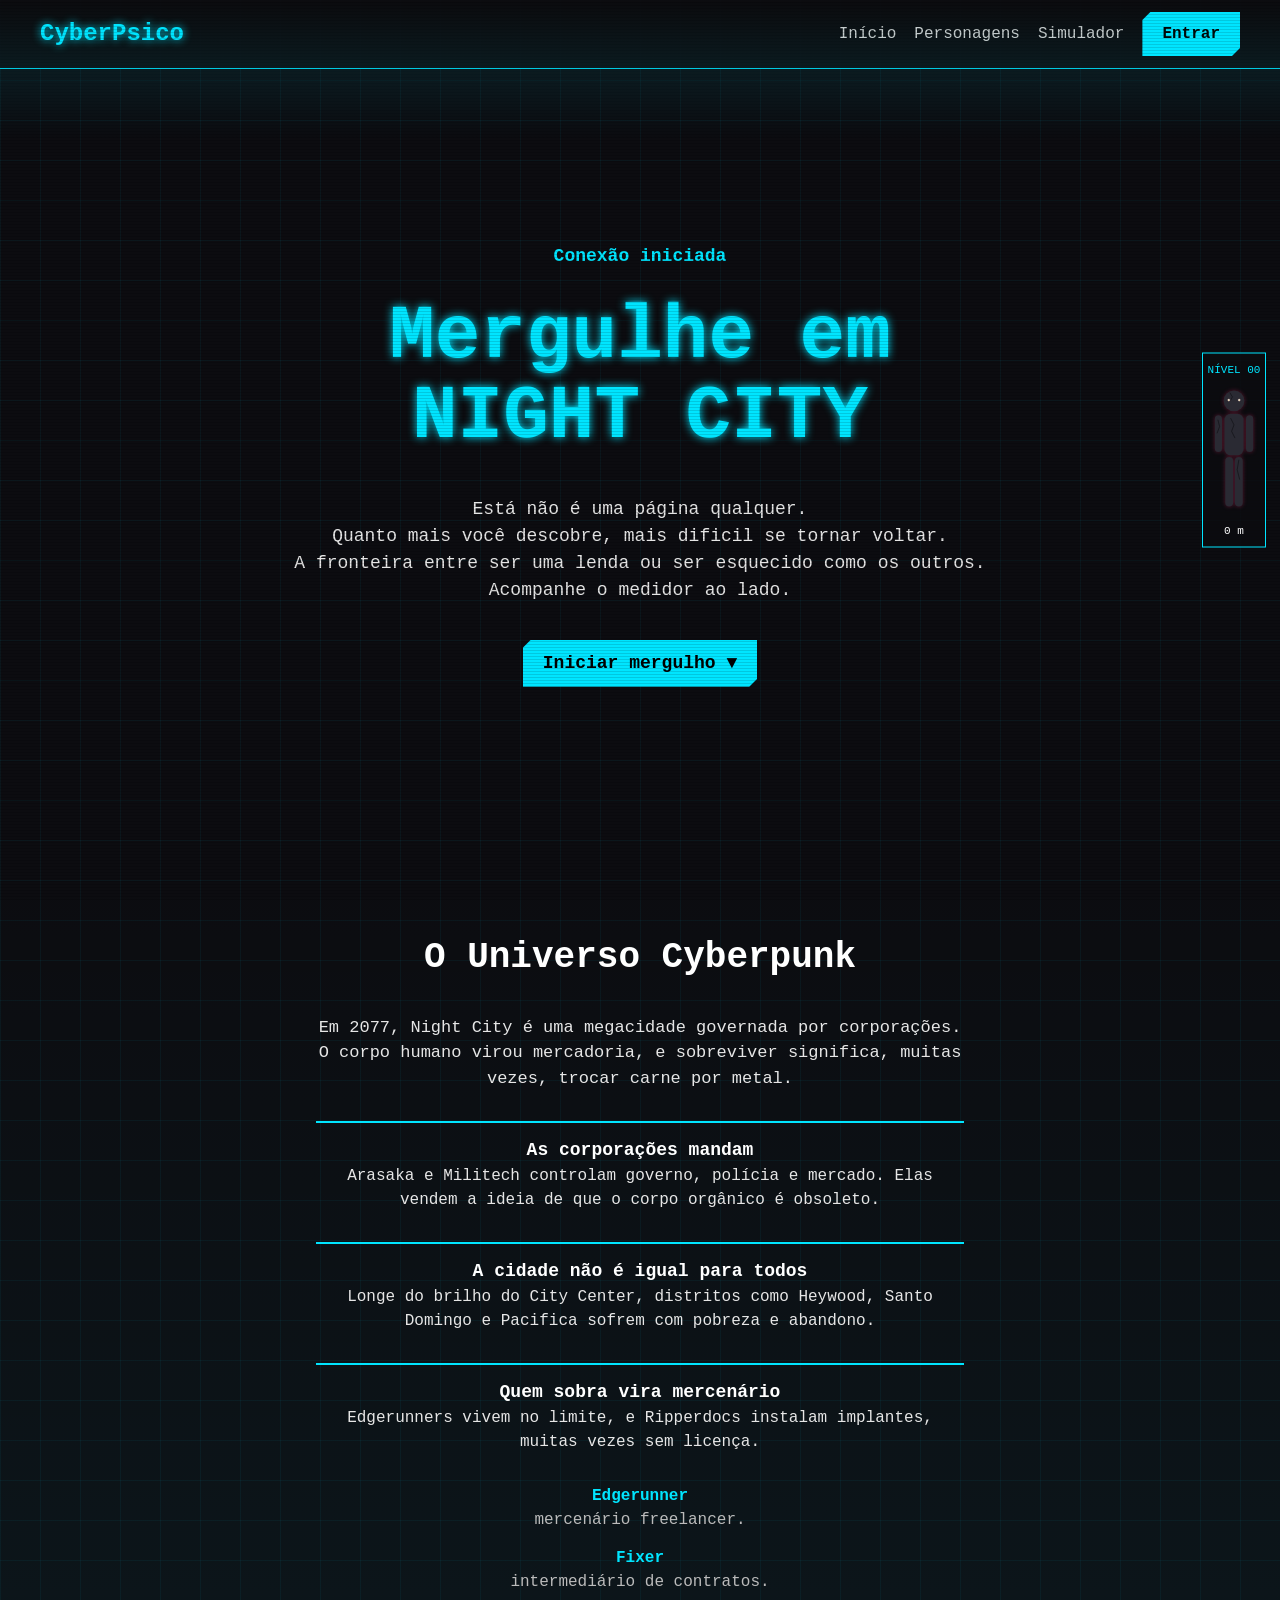
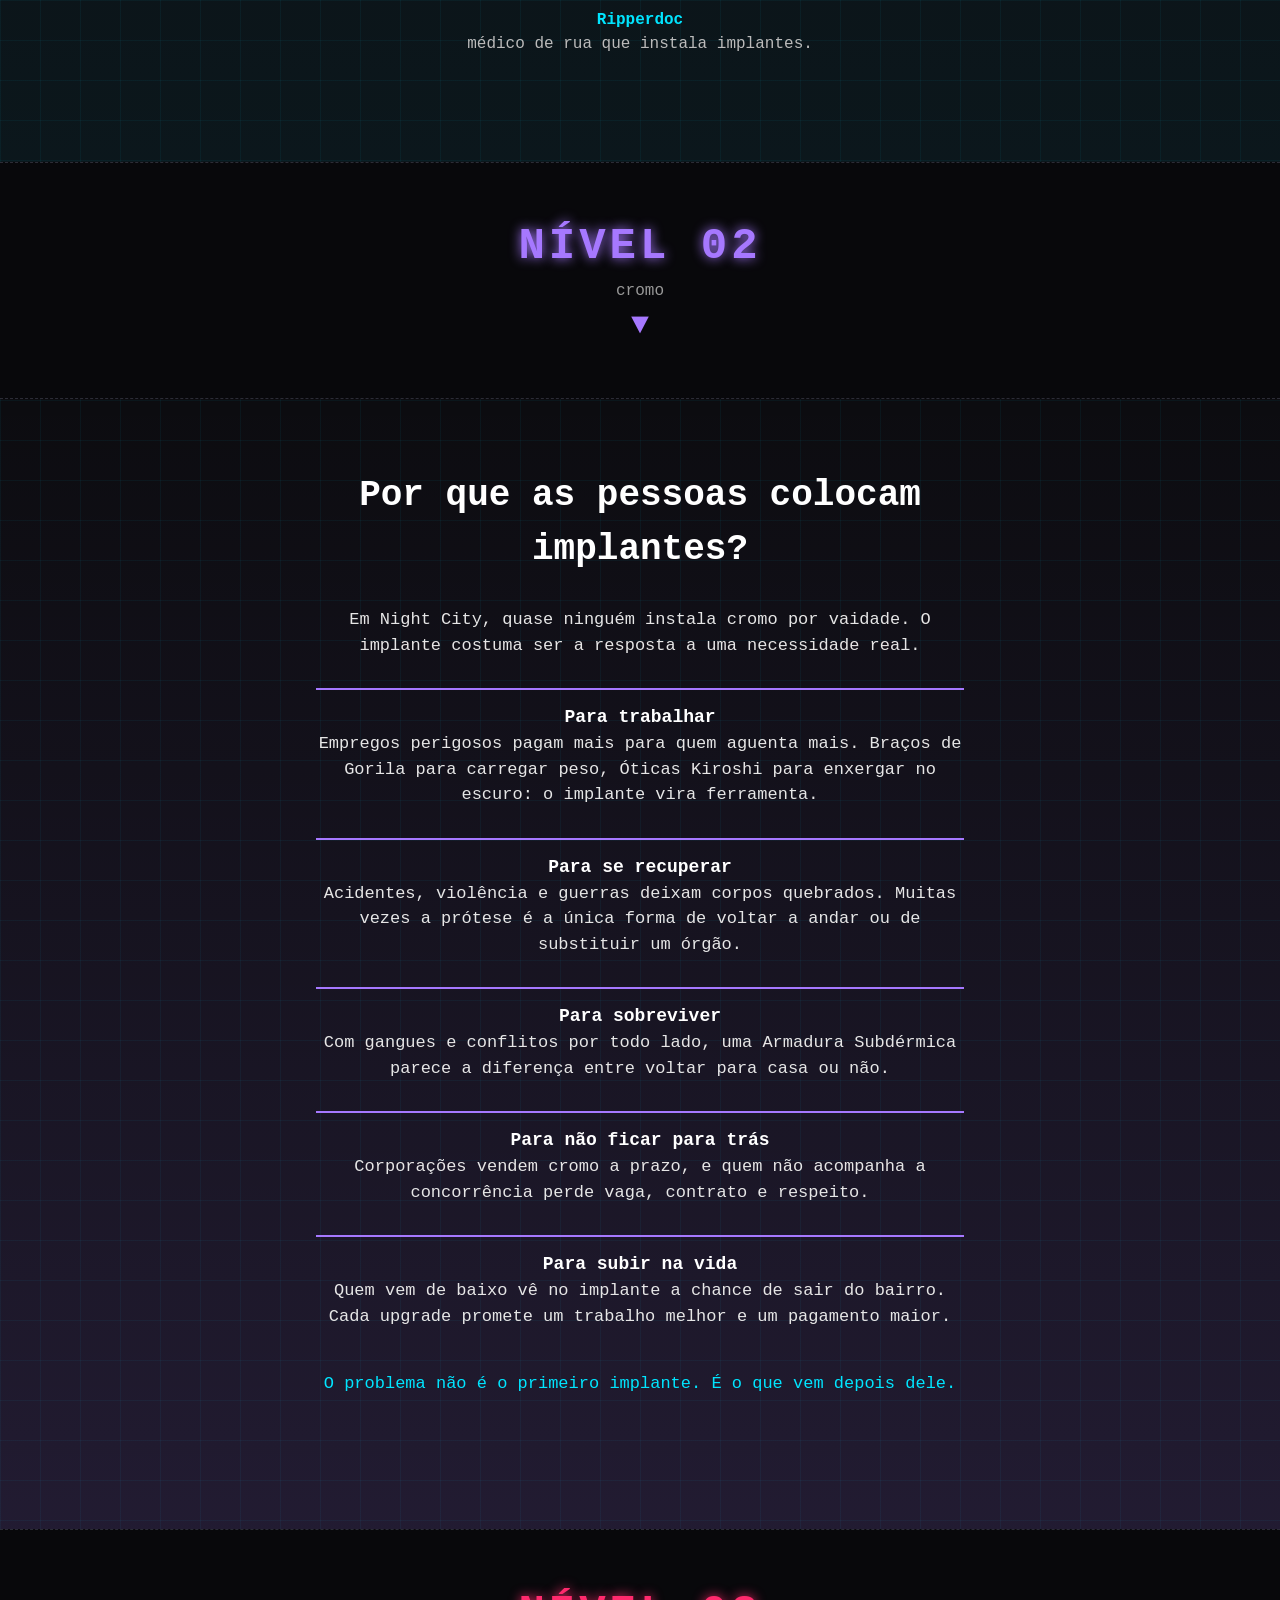
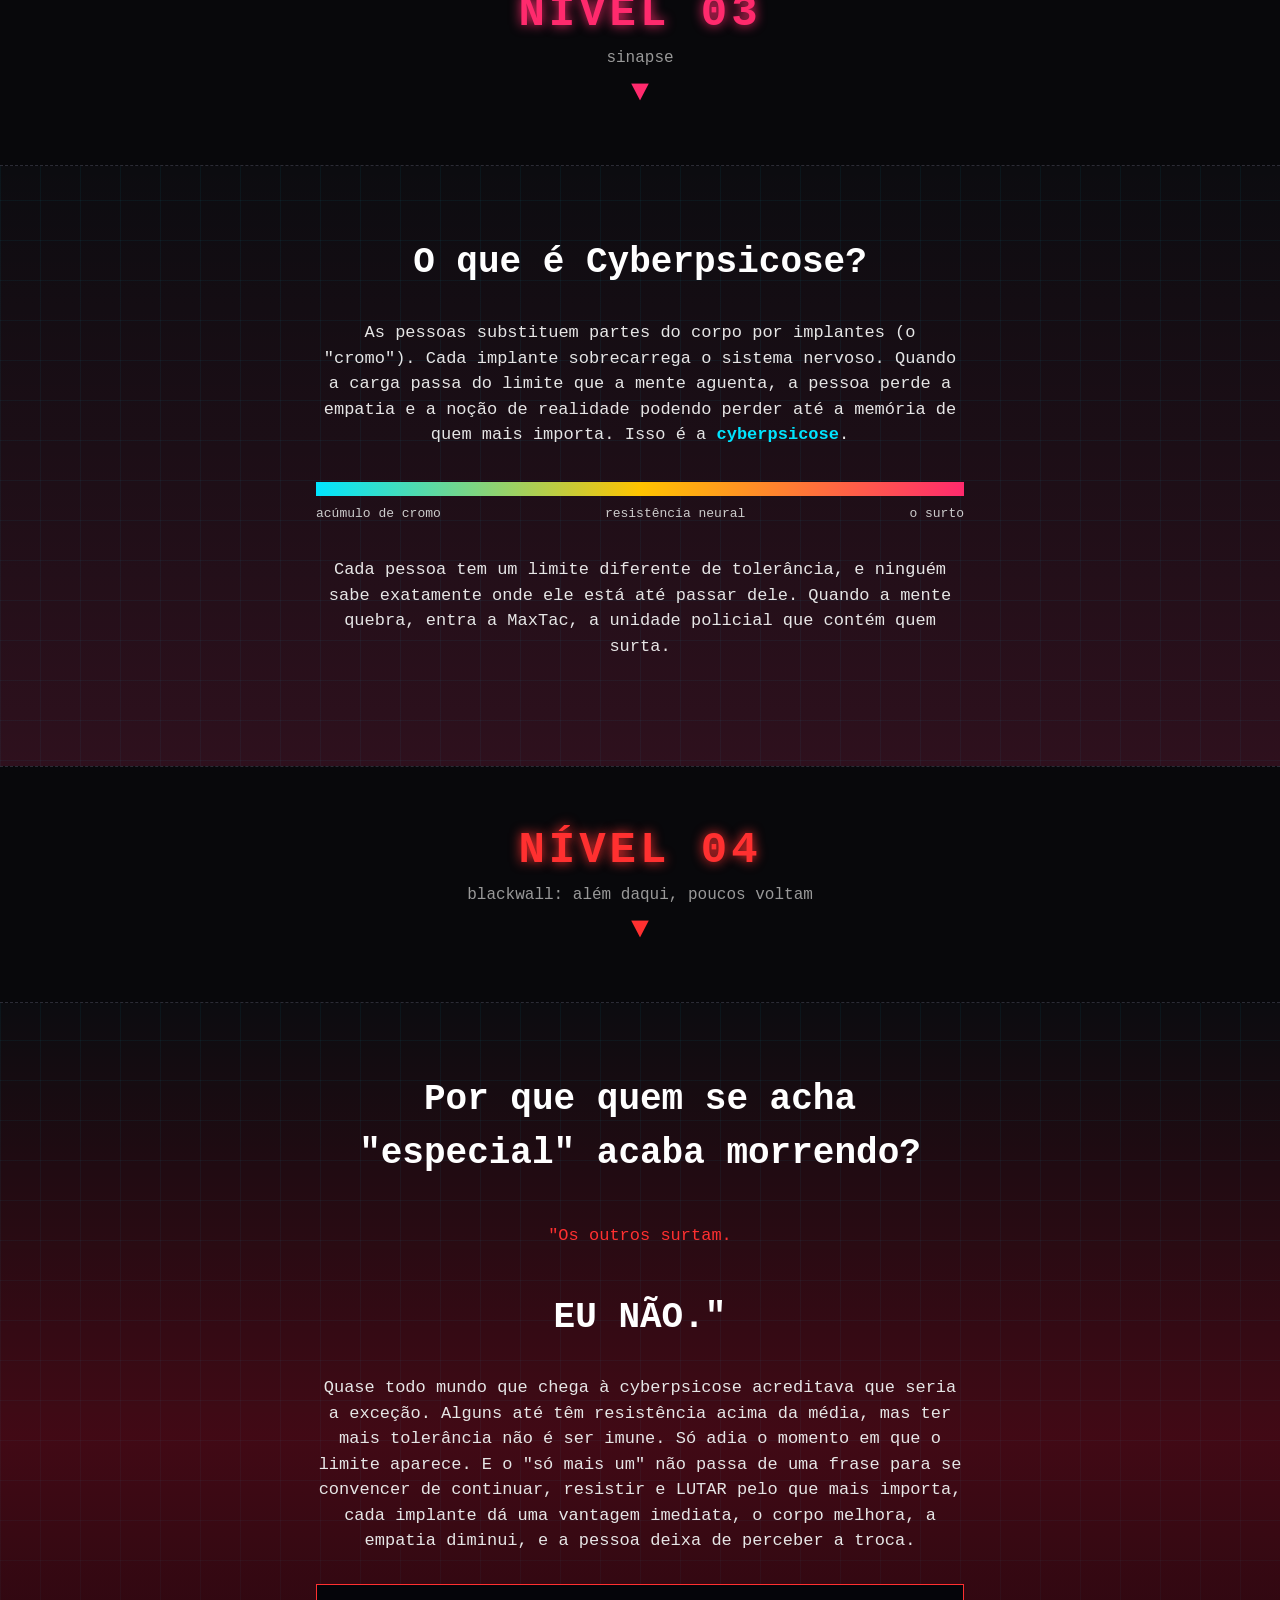
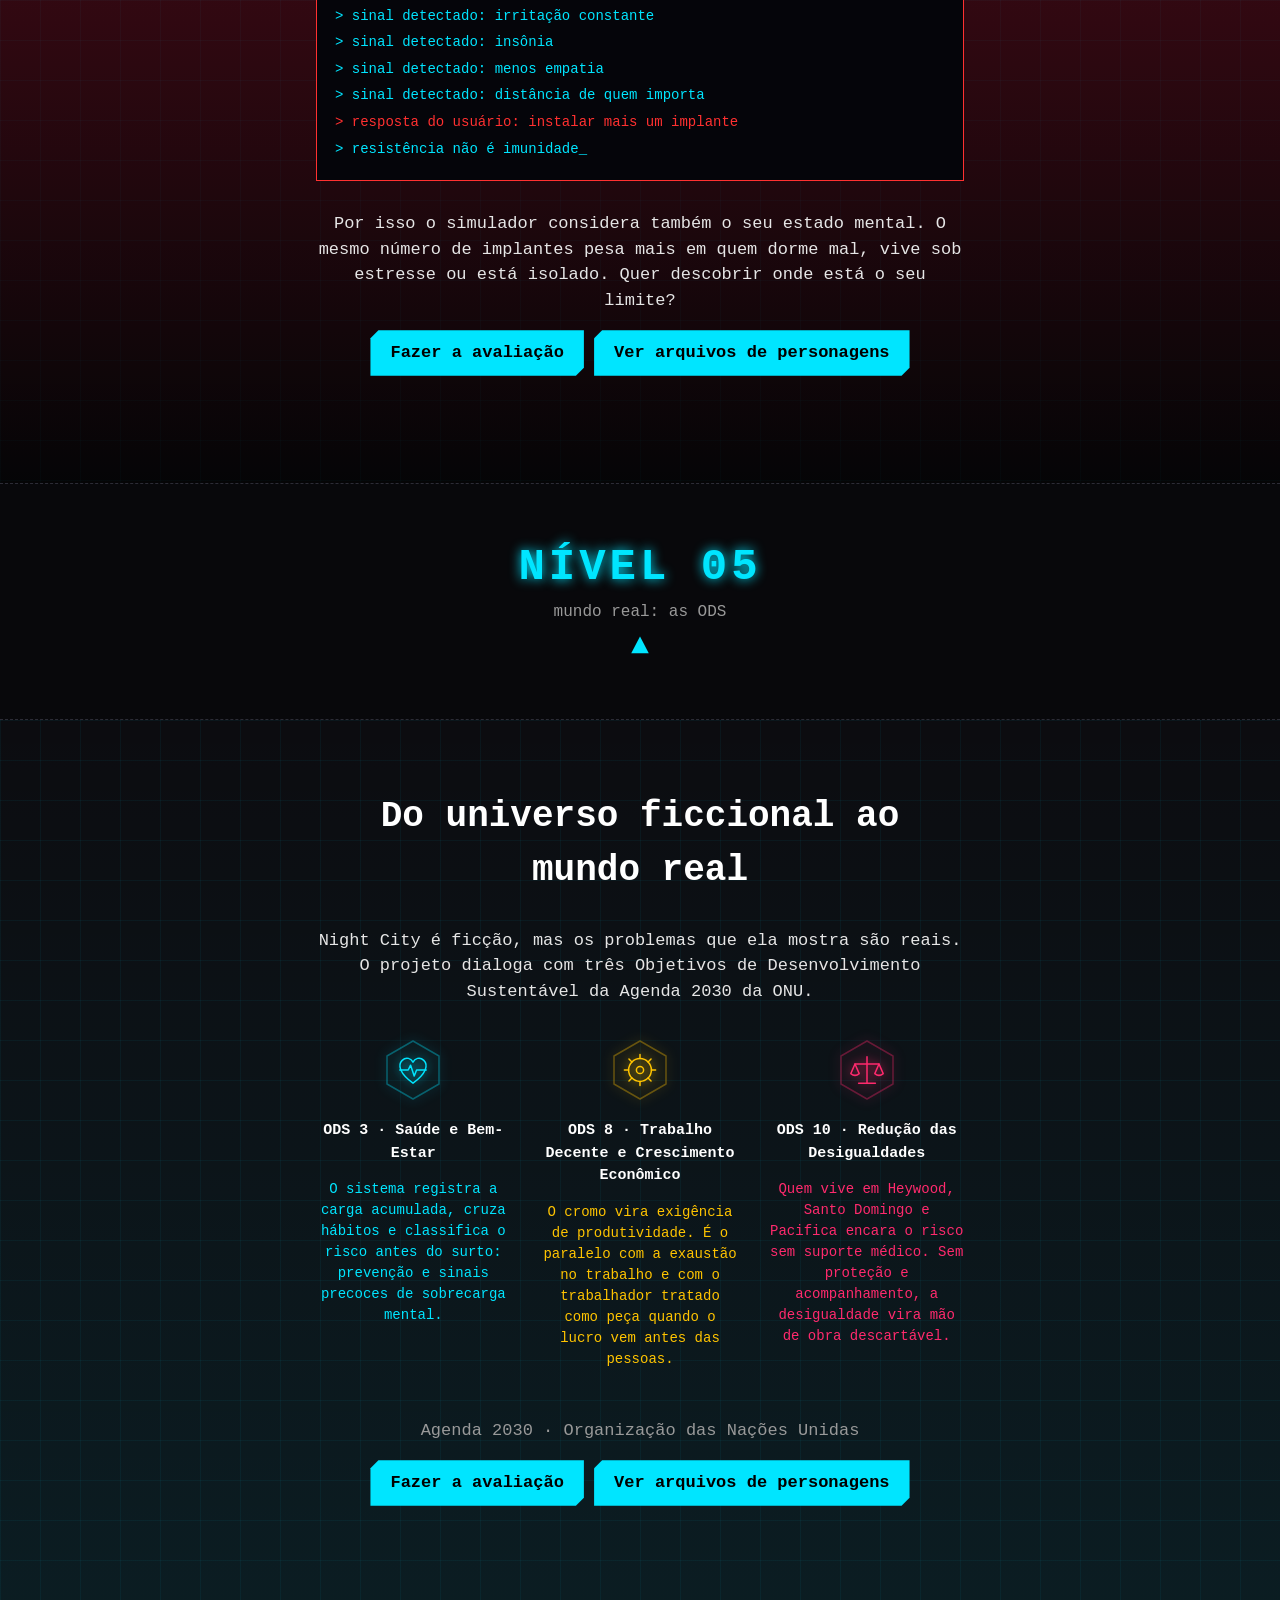
==== commit e64c0867: "Finalização e incrementação de todas as páginas." ====
--- a/public/index.html
+++ b/public/index.html
@@ -7,13 +7,12 @@
   <title>Início - CyberPsico</title>
   <link rel="stylesheet" href="css/estilo.css">
   <link rel="stylesheet" href="css/home.css">
-  <link rel="icon" type="image/png" href="assets/icon/favicon2.png">
   <link rel="shortcut icon" href="assets/icon/favicon2.ico">
 </head>
 
 <body>
   <div class="topo">
-    <h2><img src="assets/icon/favicon2.png" alt="" class="logo"> CyberPsico</h2>
+    <h2>CyberPsico</h2>
     <div class="menu"><a href="index.html">Início</a><a href="personagens.html">Personagens</a><a
         href="simulador.html">Simulador</a><a href="login.html" class="botao">Entrar</a></div>
   </div>
@@ -159,6 +158,57 @@
       <p class="pequeno"></p>
     </div>
   </div>
+  
+  <div class="mergulho m5"><strong>NÍVEL 05</strong><span>mundo real: as ODS</span><span class="seta">&#9650;</span></div>
+
+<!-- NÍVEL 05 -->
+<div class="nivel" id="nivel5">
+  <div class="miolo">
+    <h2>Do universo ficcional ao mundo real</h2>
+    <p>Night City é ficção, mas os problemas que ela mostra são reais. O projeto dialoga com três Objetivos de
+      Desenvolvimento Sustentável da Agenda 2030 da ONU.</p>
+    <div class="ods">
+      <div class="ods-item ods3">
+        <svg class="ods-icone" viewBox="0 0 64 64" fill="none" stroke="currentColor" stroke-width="2.5" stroke-linecap="round" stroke-linejoin="round" aria-hidden="true">
+          <polygon points="32,3 58,18 58,46 32,61 6,46 6,18" stroke-opacity=".35" stroke-width="1.5"/>
+          <g transform="translate(12.8 12.8) scale(.6)">
+            <path d="M32 54C10 38 6 24 14 16C21 9 29 13 32 19C35 13 43 9 50 16C58 24 54 38 32 54Z"/>
+            <path d="M10 32H24L28 24L34 42L38 32H54"/>
+          </g>
+        </svg>
+        <h3>ODS 3 · Saúde e Bem-Estar</h3>
+        <p>O sistema registra a carga acumulada, cruza hábitos e classifica o risco antes do surto: prevenção e
+          sinais precoces de sobrecarga mental.</p>
+      </div>
+      <div class="ods-item ods8">
+        <svg class="ods-icone" viewBox="0 0 64 64" fill="none" stroke="currentColor" stroke-width="2.5" stroke-linecap="round" stroke-linejoin="round" aria-hidden="true">
+          <polygon points="32,3 58,18 58,46 32,61 6,46 6,18" stroke-opacity=".35" stroke-width="1.5"/>
+          <g transform="translate(12.8 12.8) scale(.6)">
+            <circle cx="32" cy="32" r="19"/><circle cx="32" cy="32" r="6"/>
+            <path d="M32 6V13M32 51V58M6 32H13M51 32H58M13.6 13.6L18.6 18.6M45.4 45.4L50.4 50.4M13.6 50.4L18.6 45.4M45.4 18.6L50.4 13.6"/>
+          </g>
+        </svg>
+        <h3>ODS 8 · Trabalho Decente e Crescimento Econômico</h3>
+        <p>O cromo vira exigência de produtividade. É o paralelo com a exaustão no trabalho e com o trabalhador
+          tratado como peça quando o lucro vem antes das pessoas.</p>
+      </div>
+      <div class="ods-item ods10">
+        <svg class="ods-icone" viewBox="0 0 64 64" fill="none" stroke="currentColor" stroke-width="2.5" stroke-linecap="round" stroke-linejoin="round" aria-hidden="true">
+          <polygon points="32,3 58,18 58,46 32,61 6,46 6,18" stroke-opacity=".35" stroke-width="1.5"/>
+          <g transform="translate(12.8 12.8) scale(.6)">
+            <path d="M32 10V54M18 54H46M12 22H52"/>
+            <path d="M12 22L5 38Q12 44 19 38ZM52 22L45 38Q52 44 59 38Z"/>
+          </g>
+        </svg>
+        <h3>ODS 10 · Redução das Desigualdades</h3>
+        <p>Quem vive em Heywood, Santo Domingo e Pacifica encara o risco sem suporte médico. Sem proteção e
+          acompanhamento, a desigualdade vira mão de obra descartável.</p>
+      </div>
+    </div>
+    <p class="pequeno">Agenda 2030 · Organização das Nações Unidas</p>
+    <p><a href="cadastro.html" class="botao">Fazer a avaliação</a> <a href="personagens.html" class="botao">Ver arquivos de personagens</a></p>
+  </div>
+</div>
 
   <script src="js/home.js"></script>
 </body>
--- a/public/css/home.css
+++ b/public/css/home.css
@@ -77,4 +77,14 @@
 @media (prefers-reduced-motion: reduce) {
   #pessoa { animation:none; }
   .eco { animation:none; transform:translateX(calc(var(--eco) * var(--m) * 1px)); }
-}+}
+
+/* nível 5 (ODS) */
+#nivel5 { background:linear-gradient(rgba(0,229,255,0), rgba(0,229,255,.08)); }
+.ods { display:grid; grid-template-columns:repeat(auto-fit, minmax(190px, 1fr)); gap:32px; margin:34px 0; }
+.ods-icone { width:64px; height:64px; filter:drop-shadow(0 0 6px currentColor); }
+.ods-item h3 { margin:10px 0 6px 0; font-size:15px; color:#fff; }
+.ods-item p { font-size:14px; }
+.ods3 { color:var(--ciano); }
+.ods8 { color:var(--amarelo); }
+.ods10 { color:var(--rosa); }
